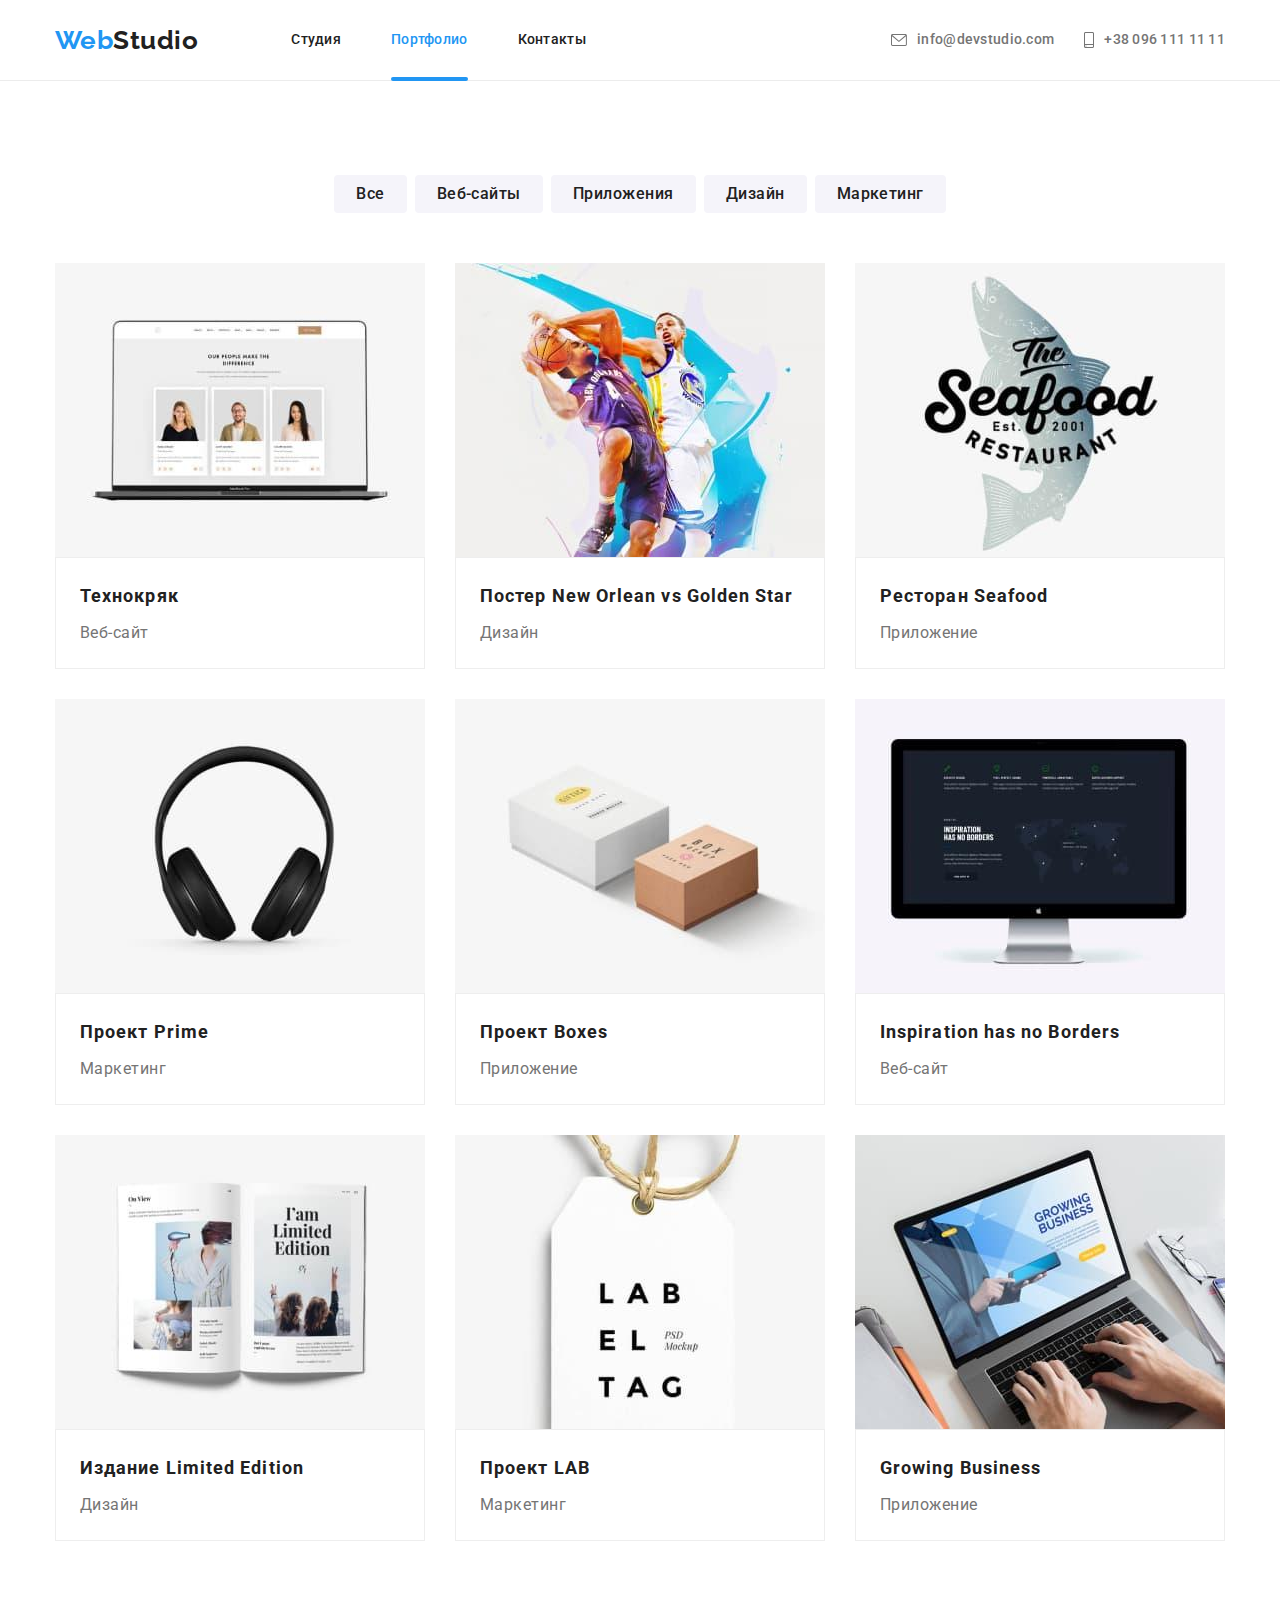
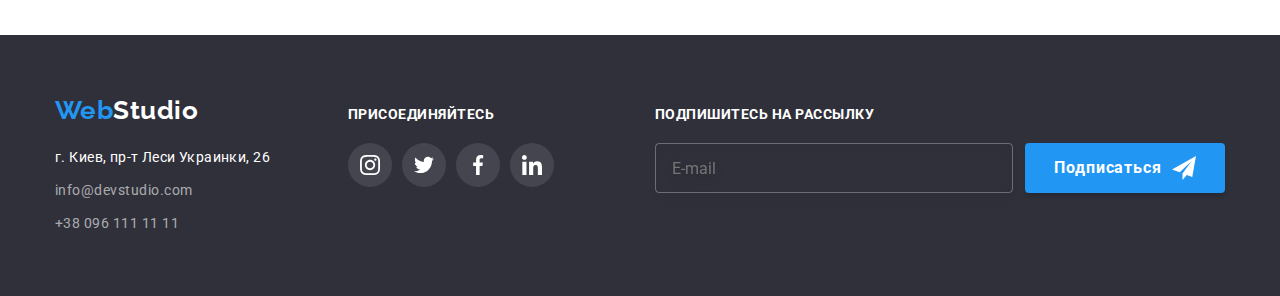
==== portfolio.html @ e9130f50 "added files from 7hw" ====
<!DOCTYPE html>
<html lang="ru">
  <head>
    <meta charset="UTF-8" />
    <meta http-equiv="X-UA-Compatible" content="IE=edge" />
    <meta name="viewport" content="width=device-width, initial-scale=1.0" />
    <title>Document</title>
    <!-- modern-normalize -->
    <link
      rel="stylesheet"
      href="https://cdnjs.cloudflare.com/ajax/libs/modern-normalize/1.1.0/modern-normalize.min.css"
    />
    <!--Подключение шрифтов-->
    <link rel="preconnect" href="https://fonts.googleapis.com" />
    <link rel="preconnect" href="https://fonts.gstatic.com" crossorigin />
    <link
      href="https://fonts.googleapis.com/css2?family=Raleway:wght@700&family=Roboto:wght@400;500;700;900&display=swap"
      rel="stylesheet"
    />
    <!--Подключение стилей-->
    <link rel="stylesheet" href="./css/main.min.css" />
  </head>
  <body>
    <!-- Шапка сайта -->
    <header class="header">
      <div class="container header-container">
        <!-- Навигация -->
        <nav class="nav">
          <a class="header__logo logo" href="index.html">
            <span class="logo-web">Web</span>Studio</a
          >
          <ul class="nav__list list">
            <li class="nav__item">
              <a class="nav__link" href="index.html">Студия</a>
            </li>
            <li class="nav__item">
              <a class="nav__link current" href="./portfolio.html">Портфолио</a>
            </li>
            <li class="nav__item">
              <a class="nav__link" href="">Контакты</a>
            </li>
          </ul>
        </nav>
        <!-- Контакты -->
        <ul class="contact__list list">
          <li class="contact__item contact-item">
            <a class="contact__link link" href="mailto:info@devstudio.com">
              <svg class="contact__icon envelope">
                <use
                  href="./images/sprite-icons.svg#icon-envelope"
                  width="16"
                  height="12"
                ></use>
              </svg>
              info@devstudio.com
            </a>
          </li>
          <li class="contact__item contact-item">
            <a class="contact__link link" href="tel:+380961111111">
              <svg class="contact__icon smartphone">
                <use
                  href="./images/sprite-icons.svg#icon-smartphone"
                  width="10"
                  height="16"
                ></use>
              </svg>
              +38 096 111 11 11</a
            >
          </li>
        </ul>
      </div>
    </header>
    <main class="main">
      <section class="section-portfolio portfolio">
        <div class="container">
          <h1 class="visually-hidden">Портфолио</h1>
          <!--Фильтр работ-->
          <ul class="portfolio__filter filter list">
            <li class="filter__item">
              <button class="filter__button" type="button">Все</button>
            </li>
            <li class="filter__item">
              <button class="filter__button" type="button">Веб-сайты</button>
            </li>
            <li class="filter__item">
              <button class="filter__button" type="button">Приложения</button>
            </li>
            <li class="filter__item">
              <button class="filter__button" type="button">Дизайн</button>
            </li>
            <li class="filter__item">
              <button class="filter__button" type="button">Маркетинг</button>
            </li>
          </ul>

          <!--Примеры работ-->
          <h2 class="visually-hidden">Примеры работ</h2>
          <ul class="portfolio__list list">
            <li class="portfolio__item">
              <a href="" class="portfolio__link">
                <div class="portfolio__box">
                  <img
                    class="portfolio__img"
                    src="./images/Projects/website-technokryak.jpg"
                    alt="Пример веб-сайта"
                    width="370"
                    height="294"
                  />
                  <p class="portfolio__desc">
                    Технокряк это современная площадка распространения
                    коронавируса. Компании используют эту платформу для
                    цифрового шпионажа и атак на защищённые сервера конкурентов.
                  </p>
                </div>
                <div class="portfolio__card">
                  <h3 class="portfolio__name">Технокряк</h3>
                  <p class="portfolio__text">Веб-сайт</p>
                </div>
              </a>
            </li>
            <li class="portfolio__item">
              <a href="" class="portfolio__link">
                <div class="portfolio__box">
                  <img
                    class="portfolio__img"
                    src="./images/Projects/design-poster.jpg"
                    alt="Постер с баскетболистами"
                    width="370"
                    height="294"
                  />
                  <p class="portfolio__desc">
                    Lorem ipsum dolor sit, amet consectetur adipisicing elit.
                    Voluptatem labore assumenda dolores quidem rerum ut quas
                    omnis. Fugit, magni. Provident!
                  </p>
                </div>
                <div class="portfolio__card">
                  <h3 class="portfolio__name">
                    Постер <span lang="en">New Orlean vs Golden Star</span>
                  </h3>
                  <p class="portfolio__text">Дизайн</p>
                </div>
              </a>
            </li>
            <li class="portfolio__item">
              <a href="" class="portfolio__link">
                <div class="portfolio__box">
                  <img
                    class="portfolio__img"
                    src="./images/Projects/app-restaurant-seafood.jpg"
                    alt="Логотип ресторана морепродуктов"
                    width="370"
                    height="294"
                  />
                  <p class="portfolio__desc">
                    Lorem ipsum dolor sit, amet consectetur adipisicing elit.
                    Voluptatem labore assumenda dolores quidem rerum ut quas
                    omnis. Fugit, magni. Provident!
                  </p>
                </div>
                <div class="portfolio__card">
                  <h3 class="portfolio__name">
                    Ресторан <span lang="en">Seafood</span>
                  </h3>
                  <p class="portfolio__text">Приложение</p>
                </div>
              </a>
            </li>
            <li class="portfolio__item">
              <a href="" class="portfolio__link">
                <div class="portfolio__box">
                  <img
                    class="portfolio__img"
                    src="./images/Projects/marketing-project-prime.jpg"
                    alt="Наушники"
                    width="370"
                    height="294"
                  />
                  <p class="portfolio__desc">
                    Lorem ipsum dolor sit, amet consectetur adipisicing elit.
                    Voluptatem labore assumenda dolores quidem rerum ut quas
                    omnis. Fugit, magni. Provident!
                  </p>
                </div>
                <div class="portfolio__card">
                  <h3 class="portfolio__name">
                    Проект <span lang="en">Prime</span>
                  </h3>
                  <p class="portfolio__text">Маркетинг</p>
                </div>
              </a>
            </li>
            <li class="portfolio__item">
              <a href="" class="portfolio__link">
                <div class="portfolio__box">
                  <img
                    class="portfolio__img"
                    src="./images/Projects/app-project-boxes.jpg"
                    alt="Различные коробки"
                    width="370"
                    height="294"
                  />
                  <p class="portfolio__desc">
                    Lorem ipsum dolor sit, amet consectetur adipisicing elit.
                    Voluptatem labore assumenda dolores quidem rerum ut quas
                    omnis. Fugit, magni. Provident!
                  </p>
                </div>
                <div class="portfolio__card">
                  <h3 class="portfolio__name">
                    Проект <span lang="en">Boxes</span>
                  </h3>
                  <p class="portfolio__text">Приложение</p>
                </div>
              </a>
            </li>
            <li class="portfolio__item">
              <a href="" class="portfolio__link">
                <div class="portfolio__box">
                  <img
                    class="portfolio__img"
                    src="./images/Projects/website-inspiration.jpg"
                    alt="Монитор"
                    width="370"
                    height="294"
                  />
                  <p class="portfolio__desc">
                    Lorem ipsum dolor sit, amet consectetur adipisicing elit.
                    Voluptatem labore assumenda dolores quidem rerum ut quas
                    omnis. Fugit, magni. Provident!
                  </p>
                </div>
                <div class="portfolio__card">
                  <h3 class="portfolio__name" lang="en">
                    Inspiration has no Borders
                  </h3>
                  <p class="portfolio__text">Веб-сайт</p>
                </div>
              </a>
            </li>
            <li class="portfolio__item">
              <a href="" class="portfolio__link">
                <div class="portfolio__box">
                  <img
                    class="portfolio__img"
                    src="./images/Projects/design-edition.jpg"
                    alt="Разворот книги"
                    width="370"
                    height="294"
                  />
                  <p class="portfolio__desc">
                    Lorem ipsum dolor sit, amet consectetur adipisicing elit.
                    Voluptatem labore assumenda dolores quidem rerum ut quas
                    omnis. Fugit, magni. Provident!
                  </p>
                </div>
                <div class="portfolio__card">
                  <h3 class="portfolio__name">
                    Издание <span lang="en">Limited Edition</span>
                  </h3>
                  <p class="portfolio__text">Дизайн</p>
                </div>
              </a>
            </li>
            <li class="portfolio__item">
              <a href="" class="portfolio__link">
                <div class="portfolio__box">
                  <img
                    class="portfolio__img"
                    src="./images/Projects/marketing-project-lab.jpg"
                    alt="Ярлык с название компании"
                    width="370"
                    height="294"
                  />
                  <p class="portfolio__desc">
                    Lorem ipsum dolor sit, amet consectetur adipisicing elit.
                    Voluptatem labore assumenda dolores quidem rerum ut quas
                    omnis. Fugit, magni. Provident!
                  </p>
                </div>
                <div class="portfolio__card">
                  <h3 class="portfolio__name">
                    Проект <span lang="en">LAB</span>
                  </h3>
                  <p class="portfolio__text">Маркетинг</p>
                </div>
              </a>
            </li>
            <li class="portfolio__item">
              <a href="" class="portfolio__link">
                <div class="portfolio__box">
                  <img
                    class="portfolio__img"
                    src="./images/Projects/app-business.jpg"
                    alt="Ноутбук"
                    width="370"
                    height="294"
                  />
                  <p class="portfolio__desc">
                    Lorem ipsum dolor sit, amet consectetur adipisicing elit.
                    Voluptatem labore assumenda dolores quidem rerum ut quas
                    omnis. Fugit, magni. Provident!
                  </p>
                </div>
                <div class="portfolio__card">
                  <h3 class="portfolio__name" lang="en">Growing Business</h3>
                  <p class="portfolio__text">Приложение</p>
                </div>
              </a>
            </li>
          </ul>
        </div>
      </section>
    </main>
    <!-- Футер -->
    <footer class="footer section-footer">
      <div class="container footer-container">
        <div class="footer__contacts">
          <a class="footer__logo logo" href="/">
            <span class="logo-web">Web</span>Studio
          </a>
          <address>
            <a
              class="footer__adress"
              href="https://goo.gl/maps/LREKgnmBMirVQB2t9"
              target="_blank"
              rel="noopener noreferrer"
              >г. Киев, пр-т Леси Украинки, 26</a
            >
          </address>
          <ul class="list">
            <li>
              <a class="footer__contact" href="mailto:info@devstudio.com"
                >info@devstudio.com</a
              >
            </li>
            <li>
              <a class="footer__contact" href="tel:+380961111111"
                >+38 096 111 11 11</a
              >
            </li>
          </ul>
        </div>
        <div class="footer__invite invite">
          <b class="invite__text">присоединяйтесь</b>
          <ul class="footer-social list">
            <li class="footer-social__item">
              <a href="" class="footer-social__link" target="_blank">
                <svg class="footer-social__icon" width="20" height="20">
                  <use href="./images/sprite-icons.svg#icon-instagram"></use>
                </svg>
              </a>
            </li>
            <li class="footer-social__item">
              <a href="" class="footer-social__link" target="_blank">
                <svg class="footer-social__icon" width="20" height="20">
                  <use href="./images/sprite-icons.svg#icon-twitter"></use>
                </svg>
              </a>
            </li>
            <li class="footer-social__item">
              <a href="" class="footer-social__link" target="_blank">
                <svg class="footer-social__icon" width="20" height="20">
                  <use href="./images/sprite-icons.svg#icon-facebook"></use>
                </svg>
              </a>
            </li>
            <li class="footer-social__item">
              <a href="" class="footer-social__link" target="_blank">
                <svg class="footer-social__icon" width="20" height="20">
                  <use href="./images/sprite-icons.svg#icon-linkedin"></use>
                </svg>
              </a>
            </li>
          </ul>
        </div>
        <div class="footer__invite">
          <b class="invite__text">Подпишитесь на рассылку</b>
          <form class="form-invite">
            <input
              class="form-invite__input"
              type="email"
              name="mail"
              placeholder="E-mail"
              autocomplete="on"
            />
            <button class="button form-invite__button" type="submit">
              Подписаться
            </button>
          </form>
        </div>
      </div>
    </footer>
  </body>
</html>
---- css/main.min.css ----
.visually-hidden{position:absolute;white-space:nowrap;width:1px;height:1px;overflow:hidden;border:0;padding:0;clip:rect(0 0 0 0);-webkit-clip-path:inset(50%);clip-path:inset(50%);margin:-1px}body{font-family:"Roboto",sans-serif;letter-spacing:.03em;color:#757575;background-color:#fff}body,h1,h2,h3,h4,p,ul,li{margin:0}ul{padding:0}button{cursor:pointer}img{display:block;max-width:100%}.list{list-style-type:none}.link{text-decoration:none}.link{text-decoration:none;font-weight:500;font-size:14px;line-height:1.14;letter-spacing:.02em;color:#212121;-webkit-transition-property:color;transition-property:color;-webkit-transition-duration:250ms;transition-duration:250ms;-webkit-transition-timing-function:cubic-bezier(0.4, 0, 0.2, 1);transition-timing-function:cubic-bezier(0.4, 0, 0.2, 1)}.link:hover,.link:focus{color:#2196f3}.container{width:1200px;margin:0 auto;padding-left:15px;padding-right:15px}.section__title{font-weight:700;font-size:36px;line-height:1.16;text-align:center;color:#212121}.button{display:block;min-width:200px;height:50px;background-color:#2196f3;-webkit-box-shadow:0px 4px 4px rgba(0,0,0,.15);box-shadow:0px 4px 4px rgba(0,0,0,.15);border-radius:4px;border-style:none;font-weight:700;font-size:16px;line-height:1.88;text-align:center;letter-spacing:.06em;color:#fff;-webkit-transition:background-color 250ms cubic-bezier(0.4, 0, 0.2, 1);transition:background-color 250ms cubic-bezier(0.4, 0, 0.2, 1)}.button:hover,.button:focus{background-color:#188ce8}.logo{font-family:Raleway,sans-serif;font-weight:700;font-size:26px;line-height:1.19;text-decoration:none}.logo-web{color:#2196f3}.header__logo{color:#212121;margin-right:93px;padding-top:24px;padding-bottom:24px}.social-list{display:-webkit-box;display:-ms-flexbox;display:flex;-webkit-box-pack:center;-ms-flex-pack:center;justify-content:center;-webkit-box-align:center;-ms-flex-align:center;align-items:center}.social-list__item{width:44px;height:44px;margin-right:10px}.social-list__item:last-child{margin-right:0}.social-list__link{width:100%;height:100%;display:-webkit-box;display:-ms-flexbox;display:flex;-webkit-box-pack:center;-ms-flex-pack:center;justify-content:center;-webkit-box-align:center;-ms-flex-align:center;align-items:center;border-radius:50%;background-color:#fff;-webkit-transition:background-color 250ms cubic-bezier(0.4, 0, 0.2, 1);transition:background-color 250ms cubic-bezier(0.4, 0, 0.2, 1)}.social-list__link:hover,.social-list__link:focus{background-color:#2196f3}.social-list__icon{width:20px;height:20px;fill:#afb1b8;-webkit-transition:fill 250ms cubic-bezier(0.4, 0, 0.2, 1);transition:fill 250ms cubic-bezier(0.4, 0, 0.2, 1)}.social-list__link:hover .social-list__icon,.social-list__link:focus .social-list__icon{fill:#fff}.footer__logo{display:block;margin-bottom:20px;text-decoration:none;color:#fff}.footer__contacts{margin-right:70px}.footer__adress{text-decoration:none;font-style:normal;font-size:14px;line-height:1.71;letter-spacing:.03em;color:#fff}.footer__contact{display:block;margin-top:9px;text-decoration:none;font-size:14px;line-height:1.71;color:rgba(255,255,255,.6)}.footer__invite:nth-child(2){margin-right:93px}.invite__text{display:block;margin-bottom:20px;font-weight:700;font-size:14px;line-height:1.14;text-transform:uppercase;color:#fff}.footer-social{display:-webkit-box;display:-ms-flexbox;display:flex;-webkit-box-pack:center;-ms-flex-pack:center;justify-content:center;-webkit-box-align:center;-ms-flex-align:center;align-items:center}.footer-social__item{width:44px;height:44px;margin-right:10px}.footer-social__item:last-child{margin-right:0}.footer-social__link{width:100%;height:100%;display:-webkit-box;display:-ms-flexbox;display:flex;-webkit-box-pack:center;-ms-flex-pack:center;justify-content:center;-webkit-box-align:center;-ms-flex-align:center;align-items:center;border-radius:50%;background:rgba(255,255,255,.1);-webkit-transition:background-color 250ms cubic-bezier(0.4, 0, 0.2, 1);transition:background-color 250ms cubic-bezier(0.4, 0, 0.2, 1)}.footer-social__link:hover,.footer-social__link:focus{background-color:#2196f3}.footer-social__icon{width:20px;height:20px;fill:#fff}.form-invite{display:-webkit-box;display:-ms-flexbox;display:flex}.form-invite__button{display:-webkit-inline-box;display:-ms-inline-flexbox;display:inline-flex;-webkit-box-pack:center;-ms-flex-pack:center;justify-content:center;-webkit-box-align:center;-ms-flex-align:center;align-items:center}.form-invite__button::after{content:"";margin-left:10px;width:24px;height:24px;background-image:url(../images/icon-send.svg)}.form-invite__input{width:358px;height:50px;padding:15px 16px;margin-right:12px;font-size:16px;line-height:1.25;color:rgba(255,255,255,.6);background-color:inherit;border:1px solid rgba(255,255,255,.3);-webkit-filter:drop-shadow(0px 4px 4px rgba(0, 0, 0, 0.15));filter:drop-shadow(0px 4px 4px rgba(0, 0, 0, 0.15));border-radius:4px}.backdrop{position:fixed;top:0;left:0;width:100vw;height:100vh;background-color:rgba(0,0,0,.2);visibility:visible;opacity:1;-webkit-transition:opacity 250ms cubic-bezier(0.4, 0, 0.2, 1),visibility 250ms cubic-bezier(0.4, 0, 0.2, 1);transition:opacity 250ms cubic-bezier(0.4, 0, 0.2, 1),visibility 250ms cubic-bezier(0.4, 0, 0.2, 1)}.backdrop.is-hidden{visibility:hidden;opacity:0;pointer-events:none}.modal{position:absolute;top:50%;left:50%;min-width:528px;min-height:581px;padding:40px;background-color:#fff;-webkit-box-shadow:0px 1px 3px rgba(0,0,0,.12),0px 1px 1px rgba(0,0,0,.14),0px 2px 1px rgba(0,0,0,.2);box-shadow:0px 1px 3px rgba(0,0,0,.12),0px 1px 1px rgba(0,0,0,.14),0px 2px 1px rgba(0,0,0,.2);border-radius:4px;-webkit-transform:translate(-50%, -50%) scale(1);transform:translate(-50%, -50%) scale(1);-webkit-transition:-webkit-transform 250ms cubic-bezier(0.4, 0, 0.2, 1);transition:-webkit-transform 250ms cubic-bezier(0.4, 0, 0.2, 1);transition:transform 250ms cubic-bezier(0.4, 0, 0.2, 1);transition:transform 250ms cubic-bezier(0.4, 0, 0.2, 1), -webkit-transform 250ms cubic-bezier(0.4, 0, 0.2, 1)}.btn-close{position:absolute;top:8px;right:8px;display:-webkit-box;display:-ms-flexbox;display:flex;-webkit-box-pack:center;-ms-flex-pack:center;justify-content:center;-webkit-box-align:center;-ms-flex-align:center;align-items:center;width:30px;height:30px;background-color:#fff;border:1px solid rgba(0,0,0,.1);border-radius:50%;-webkit-transition:fill 250ms cubic-bezier(0.4, 0, 0.2, 1);transition:fill 250ms cubic-bezier(0.4, 0, 0.2, 1)}.btn-close:hover .btn-close__icon,.btn-close:focus .btn-close__icon{fill:#2196f3}.btn-close__icon{fill:#000;width:18px;height:18px}.form__title{display:block;margin-bottom:12px;font-weight:700;font-size:20px;line-height:1.15;text-align:center;color:#212121}.form__field{display:-webkit-box;display:-ms-flexbox;display:flex;-webkit-box-orient:vertical;-webkit-box-direction:normal;-ms-flex-direction:column;flex-direction:column;margin-bottom:10px}.form__field:nth-child(5){margin-bottom:20px}.form__label{margin-bottom:4px;font-size:12px;line-height:1.17;letter-spacing:.01em}.form__box{position:relative}.form__input{width:100%;padding:11px 42px;border:1px solid rgba(33,33,33,.2);border-radius:4px;-webkit-transition:border-color 250ms cubic-bezier(0.4, 0, 0.2, 1);transition:border-color 250ms cubic-bezier(0.4, 0, 0.2, 1)}.form__input:focus,.form__input:hover{outline:none;border-color:#2196f3}.form__icon{position:absolute;width:18px;height:18px;left:12px;top:50%;-webkit-transform:translateY(-50%);transform:translateY(-50%);-webkit-transition:fill 250ms cubic-bezier(0.4, 0, 0.2, 1);transition:fill 250ms cubic-bezier(0.4, 0, 0.2, 1)}.form__input:hover+.form__icon,.form__input:focus+.form__icon{fill:#2196f3}.form__message{width:100%;height:120px;padding:12px 16px;border:1px solid rgba(33,33,33,.2);border-radius:4px;resize:none;-webkit-transition:border-color 250ms cubic-bezier(0.4, 0, 0.2, 1);transition:border-color 250ms cubic-bezier(0.4, 0, 0.2, 1)}.form__message:hover,.form__message:focus{outline:none;border-color:#2196f3}.form__message::-webkit-input-placeholder{font-size:12px;line-height:1.17;letter-spacing:.01em;color:rgba(117,117,117,.5)}.form__message::-moz-placeholder{font-size:12px;line-height:1.17;letter-spacing:.01em;color:rgba(117,117,117,.5)}.form__message:-ms-input-placeholder{font-size:12px;line-height:1.17;letter-spacing:.01em;color:rgba(117,117,117,.5)}.form__message::-ms-input-placeholder{font-size:12px;line-height:1.17;letter-spacing:.01em;color:rgba(117,117,117,.5)}.form__message::placeholder{font-size:12px;line-height:1.17;letter-spacing:.01em;color:rgba(117,117,117,.5)}.checkbox__label{display:-webkit-box;display:-ms-flexbox;display:flex;-webkit-box-pack:center;-ms-flex-pack:center;justify-content:center;-webkit-box-align:center;-ms-flex-align:center;align-items:center;margin-bottom:30px;font-size:14px;line-height:1.71px}.checkbox__label::before{content:"";display:block;width:16px;height:15px;margin-right:8px;background-image:url(../images/checkbox-off.svg);cursor:pointer}.checkbox__input:checked+.checkbox__label::before{background-image:url(../images/icon-check.svg)}.form__policy{position:relative;font-size:14px;line-height:1.71;text-decoration:none;color:#2196f3}.form__policy::after{content:"";position:absolute;left:0;bottom:3px;width:100%;height:1px;background-color:#2196f3}.form-button{margin:0 auto}.header{border-bottom:1px solid #ececec}.header-container{display:-webkit-box;display:-ms-flexbox;display:flex}.nav{display:-webkit-box;display:-ms-flexbox;display:flex;-webkit-box-pack:center;-ms-flex-pack:center;justify-content:center;-webkit-box-align:center;-ms-flex-align:center;align-items:center}.nav__list{display:-webkit-box;display:-ms-flexbox;display:flex}.nav__item:not(:last-child){margin-right:50px}.nav__link{display:block;padding-top:32px;padding-bottom:32px;text-decoration:none;font-weight:500;font-size:14px;line-height:1.14;letter-spacing:.02em;color:#212121;-webkit-transition:color 250ms cubic-bezier(0.4, 0, 0.2, 1);transition:color 250ms cubic-bezier(0.4, 0, 0.2, 1)}.nav__link:hover,.nav__link:focus{color:#2196f3}.current{position:relative;color:#2196f3}.current::after{content:"";position:absolute;left:0;bottom:-1px;display:block;width:100%;height:4px;background-color:#2196f3;border-radius:2px}.contact__list{display:-webkit-box;display:-ms-flexbox;display:flex;margin-left:auto}.contact__item:not(:last-child){margin-right:30px}.contact__link{display:-webkit-box;display:-ms-flexbox;display:flex;-webkit-box-pack:center;-ms-flex-pack:center;justify-content:center;-webkit-box-align:center;-ms-flex-align:center;align-items:center;color:#757575;padding-top:32px;padding-bottom:32px}.contact__icon.envelope{width:16px;height:12px;margin-right:10px;fill:currentColor}.contact__icon.smartphone{width:10px;height:16px;margin-right:10px;fill:currentColor}.contact__icon{-webkit-transition:fill 250ms cubic-bezier(0.4, 0, 0.2, 1);transition:fill 250ms cubic-bezier(0.4, 0, 0.2, 1)}.contact__link:hover .contact__icon,.contact__link:focus .contact__icon,.contact__link:hover .contact__icon,.contact__link:focus .contact__icon{fill:#2196f3}.section-hero{max-width:1600px;margin-right:auto;margin-left:auto;padding-top:200px;padding-bottom:200px;background-color:#2f303a;background-image:-webkit-gradient(linear, left top, right top, from(rgba(47, 48, 58, 0.4)), color-stop(40%, rgba(47, 48, 58, 0.4))),url("../images/bg-Img.jpg");background-image:linear-gradient(to right, rgba(47, 48, 58, 0.4), rgba(47, 48, 58, 0.4) 40%),url("../images/bg-Img.jpg");background-repeat:no-repeat;background-position:center;background-size:cover}.hero__title{width:696px;margin-left:auto;margin-right:auto;margin-bottom:30px;text-align:center;font-weight:900;font-size:44px;line-height:1.36;letter-spacing:.06em;text-transform:uppercase;color:#fff}.hero__button{margin-left:auto;margin-right:auto}.section-features{padding-top:94px}.features__list{display:-webkit-box;display:-ms-flexbox;display:flex;-ms-flex-wrap:wrap;flex-wrap:wrap;margin-left:-30px}.features__item{-ms-flex-preferred-size:calc(100% / 4 - 30px);flex-basis:calc(100% / 4 - 30px);margin-left:30px}.features__image{width:270px;height:120px;display:-webkit-box;display:-ms-flexbox;display:flex;-webkit-box-pack:center;-ms-flex-pack:center;justify-content:center;-webkit-box-align:center;-ms-flex-align:center;align-items:center;background-color:#f5f4fa}.features__icon{width:70px;height:70px}.features__title{margin-bottom:10px;padding-top:30px;font-weight:700;font-size:14px;line-height:1.14;text-transform:uppercase;color:#212121}.features__descr{font-size:14px;line-height:1.71}.section-works{padding-top:94px;padding-bottom:94px}.works__title{margin-bottom:50px}.works__list{display:-webkit-box;display:-ms-flexbox;display:flex;-ms-flex-wrap:wrap;flex-wrap:wrap;margin-left:-30px}.works__item{position:relative;-ms-flex-preferred-size:calc(100% / 3 - 30px);flex-basis:calc(100% / 3 - 30px);margin-left:30px}.works__decs{position:absolute;width:370px;height:70px;left:0;bottom:0;display:-webkit-box;display:-ms-flexbox;display:flex;-webkit-box-pack:center;-ms-flex-pack:center;justify-content:center;-webkit-box-align:center;-ms-flex-align:center;align-items:center;background-color:rgba(47,48,58,.8);font-weight:700;font-size:14px;line-height:1.14;text-align:center;text-transform:uppercase;color:#fff}.section-teem{padding-top:94px;padding-bottom:94px;background-color:#f5f4fa}.section-teem__title{margin-bottom:50px}.team__grid{display:-webkit-box;display:-ms-flexbox;display:flex;-ms-flex-wrap:wrap;flex-wrap:wrap;margin-left:-30px}.grid__item{-ms-flex-preferred-size:calc(100% / 4 - 30px);flex-basis:calc(100% / 4 - 30px);margin-left:30px;-webkit-box-shadow:0px 1px 3px rgba(0,0,0,.12),0px 1px 1px rgba(0,0,0,.14),0px 2px 1px rgba(0,0,0,.2);box-shadow:0px 1px 3px rgba(0,0,0,.12),0px 1px 1px rgba(0,0,0,.14),0px 2px 1px rgba(0,0,0,.2);border-radius:0px 0px 4px 4px}.grid__desc{padding-top:30px;padding-bottom:30px;background-color:#fff}.team__title{margin-bottom:10px;font-weight:500;font-size:16px;line-height:1.19;text-align:center;color:#212121}.team__desc{margin-bottom:16px;font-size:16px;line-height:1.19;text-align:center;color:#757575}.section-clients{padding-top:94px;padding-bottom:94px}.section-clients__title{margin-bottom:50px}.clients__list{display:-webkit-box;display:-ms-flexbox;display:flex;margin-left:-30px}.clients__item{-ms-flex-preferred-size:calc(100% / 6 - 30px);flex-basis:calc(100% / 6 - 30px);margin-left:30px;height:92px}.clients__link{display:-webkit-box;display:-ms-flexbox;display:flex;-webkit-box-pack:center;-ms-flex-pack:center;justify-content:center;-webkit-box-align:center;-ms-flex-align:center;align-items:center;width:100%;height:100%;border:1px solid #afb1b8;border-radius:4px;-webkit-transition:border 250ms cubic-bezier(0.4, 0, 0.2, 1);transition:border 250ms cubic-bezier(0.4, 0, 0.2, 1)}.clients__link:hover,.clients__link:focus{border:1px solid #2196f3}.clients__icon{width:106px;height:60px;fill:#afb1b8;-webkit-transition:fill 250ms cubic-bezier(0.4, 0, 0.2, 1);transition:fill 250ms cubic-bezier(0.4, 0, 0.2, 1)}.clients__link:hover .clients__icon,.clients__link:focus .clients__icon{fill:#2196f3}.section-footer{padding-top:60px;padding-bottom:60px;background-color:#2f303a}.footer-container{display:-webkit-box;display:-ms-flexbox;display:flex;-webkit-box-pack:justify;-ms-flex-pack:justify;justify-content:space-between;-webkit-box-align:baseline;-ms-flex-align:baseline;align-items:baseline}.section-portfolio{padding-top:94px;padding-bottom:94px}.portfolio__filter{display:-webkit-box;display:-ms-flexbox;display:flex;-webkit-box-pack:center;-ms-flex-pack:center;justify-content:center;-webkit-box-align:center;-ms-flex-align:center;align-items:center;margin-bottom:50px}.filter__item:not(:last-child){margin-right:8px}.filter__button{padding:6px 22px;font-weight:500;font-size:16px;line-height:1.63;text-align:center;letter-spacing:.03em;border-radius:4px;border-style:none;background:#f5f4fa;color:#212121;-webkit-transition-property:background-color,color,-webkit-box-shadow;transition-property:background-color,color,-webkit-box-shadow;transition-property:background-color,box-shadow,color;transition-property:background-color,box-shadow,color,-webkit-box-shadow;-webkit-transition-duration:250ms;transition-duration:250ms;-webkit-transition-timing-function:cubic-bezier(0.4, 0, 0.2, 1);transition-timing-function:cubic-bezier(0.4, 0, 0.2, 1)}.filter__button:hover,.filter__button:focus{background-color:#2196f3;-webkit-box-shadow:0px 3px 1px rgba(0,0,0,.1),0px 1px 2px rgba(0,0,0,.08),0px 2px 2px rgba(0,0,0,.12);box-shadow:0px 3px 1px rgba(0,0,0,.1),0px 1px 2px rgba(0,0,0,.08),0px 2px 2px rgba(0,0,0,.12);color:#fff}.portfolio__list{display:-webkit-box;display:-ms-flexbox;display:flex;-ms-flex-wrap:wrap;flex-wrap:wrap;margin-left:-30px;margin-bottom:-30px}.portfolio__item{-ms-flex-preferred-size:calc(100% / 3 - 30px);flex-basis:calc(100% / 3 - 30px);margin-left:30px;margin-bottom:30px}.portfolio__link{display:block;text-decoration:none;-webkit-transition:-webkit-box-shadow 250ms cubic-bezier(0.4, 0, 0.2, 1);transition:-webkit-box-shadow 250ms cubic-bezier(0.4, 0, 0.2, 1);transition:box-shadow 250ms cubic-bezier(0.4, 0, 0.2, 1);transition:box-shadow 250ms cubic-bezier(0.4, 0, 0.2, 1), -webkit-box-shadow 250ms cubic-bezier(0.4, 0, 0.2, 1)}.portfolio__link:hover,.portfolio__link:focus{-webkit-box-shadow:0px 1px 1px rgba(0,0,0,.12),0px 4px 4px rgba(0,0,0,.06),1px 4px 6px rgba(0,0,0,.16);box-shadow:0px 1px 1px rgba(0,0,0,.12),0px 4px 4px rgba(0,0,0,.06),1px 4px 6px rgba(0,0,0,.16)}.portfolio__card{border:1px solid #eee;padding:20px 24px}.portfolio__box{position:relative}.portfolio__desc{position:absolute;width:100%;height:100%;top:50%;left:0;display:-webkit-box;display:-ms-flexbox;display:flex;-webkit-box-pack:center;-ms-flex-pack:center;justify-content:center;-webkit-box-align:center;-ms-flex-align:center;align-items:center;padding-left:24px;padding-right:24px;background-color:rgba(33,150,243,.9);font-size:18px;line-height:1.56;color:#fff;opacity:0;-webkit-transition:opacity 250ms cubic-bezier(0.4, 0, 0.2, 1),top 250ms cubic-bezier(0.4, 0, 0.2, 1);transition:opacity 250ms cubic-bezier(0.4, 0, 0.2, 1),top 250ms cubic-bezier(0.4, 0, 0.2, 1)}.portfolio__link:focus .portfolio__desc,.portfolio__link:hover .portfolio__desc{opacity:1;top:0;left:0}.portfolio__name{margin-bottom:4px;font-weight:700;font-size:18px;line-height:2;letter-spacing:.06em;color:#212121}.portfolio__text{font-size:16px;line-height:1.88;color:#757575}/*# sourceMappingURL=main.min.css.map */
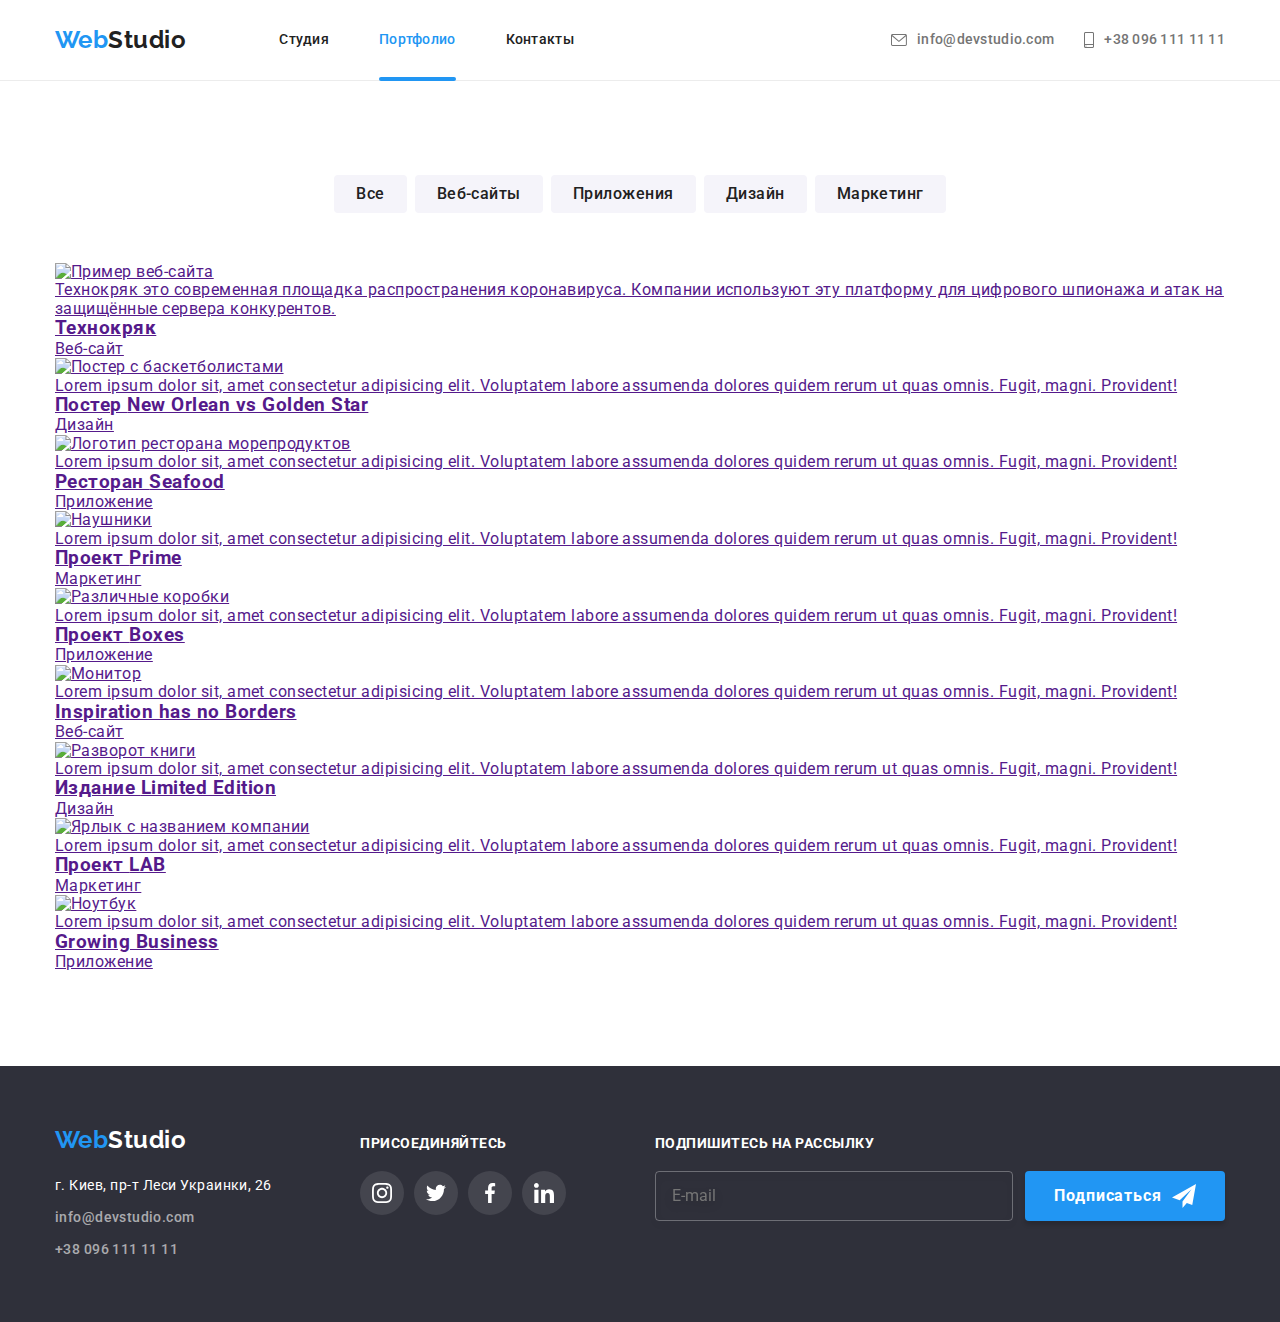
==== commit a056887d: "added pictures to portfolio markup" ====
--- a/portfolio.html
+++ b/portfolio.html
@@ -24,54 +24,116 @@
     <!-- Шапка сайта -->
     <header class="header">
       <div class="container header-container">
+        <a class="header__logo logo" href="index.html">
+          <span class="logo-web">Web</span>Studio</a
+        >
         <!-- Навигация -->
         <nav class="nav">
-          <a class="header__logo logo" href="index.html">
-            <span class="logo-web">Web</span>Studio</a
-          >
           <ul class="nav__list list">
             <li class="nav__item">
-              <a class="nav__link" href="index.html">Студия</a>
+              <a class="nav__link link" href="index.html">Студия</a>
             </li>
             <li class="nav__item">
-              <a class="nav__link current" href="./portfolio.html">Портфолио</a>
+              <a class="nav__link link current" href="./portfolio.html"
+                >Портфолио</a
+              >
             </li>
             <li class="nav__item">
-              <a class="nav__link" href="">Контакты</a>
+              <a class="nav__link link" href="">Контакты</a>
             </li>
           </ul>
         </nav>
+        <!-- Конец навигации -->
         <!-- Контакты -->
-        <ul class="contact__list list">
-          <li class="contact__item contact-item">
+        <ul class="contact list">
+          <li class="contact__item">
             <a class="contact__link link" href="mailto:info@devstudio.com">
               <svg class="contact__icon envelope">
-                <use
-                  href="./images/sprite-icons.svg#icon-envelope"
-                  width="16"
-                  height="12"
-                ></use>
+                <use href="./images/sprite-icons.svg#icon-envelope"></use>
               </svg>
               info@devstudio.com
             </a>
           </li>
-          <li class="contact__item contact-item">
+          <li class="contact__item">
             <a class="contact__link link" href="tel:+380961111111">
               <svg class="contact__icon smartphone">
-                <use
-                  href="./images/sprite-icons.svg#icon-smartphone"
-                  width="10"
-                  height="16"
-                ></use>
+                <use href="./images/sprite-icons.svg#icon-smartphone"></use>
               </svg>
               +38 096 111 11 11</a
             >
           </li>
         </ul>
+        <!-- Конец контактов -->
+        <!-- Мобильное меню -->
+        <button class="burger-menu mob-menu--open" type="button">
+          <svg class="burger-menu__icon" width="24" height="24">
+            <use href="./images/sprite-icons.svg#icon-burger-menu"></use>
+          </svg>
+        </button>
       </div>
+      <div class="mob-menu is-hidden">
+        <div class="mob-menu__container">
+          <button class="mob-menu__button--close mob-menu--close" type="button">
+            <svg class="mob-menu__icon" width="24" height="24">
+              <use href="./images/sprite-icons.svg#icon-mob-menu-close"></use>
+            </svg>
+          </button>
+          <div class="mob-menu__box">
+            <ul class="mob-menu__list list">
+              <li class="mob-menu__item">
+                <a href="index.html" class="mob-menu__link link">Студия</a>
+              </li>
+              <li class="mob-menu__item">
+                <a href="portfolio.html" class="mob-menu__link link"
+                  >Портфолио</a
+                >
+              </li>
+              <li class="mob-menu__item">
+                <a href="" class="mob-menu__link link">Контакты</a>
+              </li>
+            </ul>
+          </div>
+          <div class="mob-menu__contacts-box">
+            <ul class="mob-contacts list">
+              <li class="mob-contacts__item">
+                <a
+                  href="tel:+380961111111"
+                  class="
+                    mob-contacts__link mob-contacts__link--highlighted
+                    link
+                  "
+                  >+38 096 111 11 11</a
+                >
+              </li>
+              <li class="mob-contacts__item">
+                <a
+                  href="mailto:info@devstudio.com"
+                  class="mob-contacts__link link"
+                  >info@devstudio.com</a
+                >
+              </li>
+            </ul>
+            <ul class="mob-social list">
+              <li class="mob-social__item">
+                <a href="" class="mob-social__link link">Instagram</a>
+              </li>
+              <li class="mob-social__item">
+                <a href="" class="mob-social__link link">Twitter</a>
+              </li>
+              <li class="mob-social__item">
+                <a href="" class="mob-social__link link">Facebook</a>
+              </li>
+              <li class="mob-social__item">
+                <a href="" class="mob-social__link link">LinkedIn</a>
+              </li>
+            </ul>
+          </div>
+        </div>
+      </div>
+      <!-- Конец мобильного меню -->
     </header>
     <main class="main">
-      <section class="section-portfolio portfolio">
+      <section class="portfolio">
         <div class="container">
           <h1 class="visually-hidden">Портфолио</h1>
           <!--Фильтр работ-->
@@ -99,13 +161,66 @@
             <li class="portfolio__item">
               <a href="" class="portfolio__link">
                 <div class="portfolio__box">
-                  <img
-                    class="portfolio__img"
-                    src="./images/Projects/website-technokryak.jpg"
-                    alt="Пример веб-сайта"
-                    width="370"
-                    height="294"
-                  />
+                  <picture>
+                    <source
+                      media="(min-width: 1200px)"
+                      srcset="
+                        ./images/projects/project-1-desktop.webp    1x,
+                        ./images/projects/project-1-desktop@2x.webp 2x
+                      "
+                      type="image/webp"
+                    />
+                    <source
+                      media="(min-width: 1200px)"
+                      srcset="
+                        ./images/projects/project-1-desktop.jpg    1x,
+                        ./images/projects/project-1-desktop@2x.jpg 2x
+                      "
+                    />
+                    <source
+                      media="(min-width: 768px)"
+                      srcset="
+                        ./images/projects/project-1-tablet.webp    1x,
+                        ./images/projects/project-1-tablet@2x.webp 2x
+                      "
+                      type="image/webp"
+                    />
+                    <source
+                      media="(min-width: 768px)"
+                      srcset="
+                        ./images/projects/project-1-tablet.jpg    1x,
+                        ./images/projects/project-1-tablet@2x.jpg 2x
+                      "
+                    />
+                    <source
+                      media="(min-width: 280px)"
+                      srcset="
+                        ./images/projects/project-1.webp    1x,
+                        ./images/projects/project-1@2x.webp 2x
+                      "
+                      type="image/webp"
+                    />
+                    <source
+                      media="(min-width: 280px)"
+                      srcset="
+                        ./images/projects/project-1.jpg    1x,
+                        ./images/projects/project-1@2x.jpg 2x
+                      "
+                    />
+                    <img
+                      class="portfolio__img"
+                      src="#"
+                      alt="Пример веб-сайта"
+                      loading="lazy"
+                    />
+                  </picture>
+                  <!-- <img
+                  class="portfolio__img"
+                  src="./images/Projects/website-technokryak.jpg"
+                  alt="Пример веб-сайта"
+                  width="370"
+                  height="294"
+                /> -->
                   <p class="portfolio__desc">
                     Технокряк это современная площадка распространения
                     коронавируса. Компании используют эту платформу для
@@ -121,13 +236,66 @@
             <li class="portfolio__item">
               <a href="" class="portfolio__link">
                 <div class="portfolio__box">
-                  <img
+                  <picture>
+                    <source
+                      media="(min-width: 1200px)"
+                      srcset="
+                        ./images/projects/project-2-desktop.webp    1x,
+                        ./images/projects/project-2-desktop@2x.webp 2x
+                      "
+                      type="image/webp"
+                    />
+                    <source
+                      media="(min-width: 1200px)"
+                      srcset="
+                        ./images/projects/project-2-desktop.jpg    1x,
+                        ./images/projects/project-2-desktop@2x.jpg 2x
+                      "
+                    />
+                    <source
+                      media="(min-width: 768px)"
+                      srcset="
+                        ./images/projects/project-2-tablet.webp    1x,
+                        ./images/projects/project-2-tablet@2x.webp 2x
+                      "
+                      type="image/webp"
+                    />
+                    <source
+                      media="(min-width: 768px)"
+                      srcset="
+                        ./images/projects/project-2-tablet.jpg    1x,
+                        ./images/projects/project-2-tablet@2x.jpg 2x
+                      "
+                    />
+                    <source
+                      media="(min-width: 280px)"
+                      srcset="
+                        ./images/projects/project-2.webp    1x,
+                        ./images/projects/project-2@2x.webp 2x
+                      "
+                      type="image/webp"
+                    />
+                    <source
+                      media="(min-width: 280px)"
+                      srcset="
+                        ./images/projects/project-2.jpg    1x,
+                        ./images/projects/project-2@2x.jpg 2x
+                      "
+                    />
+                    <img
+                      class="portfolio__img"
+                      src="#"
+                      alt="Постер с баскетболистами"
+                      loading="lazy"
+                    />
+                  </picture>
+                  <!-- <img
                     class="portfolio__img"
                     src="./images/Projects/design-poster.jpg"
                     alt="Постер с баскетболистами"
                     width="370"
                     height="294"
-                  />
+                  /> -->
                   <p class="portfolio__desc">
                     Lorem ipsum dolor sit, amet consectetur adipisicing elit.
                     Voluptatem labore assumenda dolores quidem rerum ut quas
@@ -145,13 +313,66 @@
             <li class="portfolio__item">
               <a href="" class="portfolio__link">
                 <div class="portfolio__box">
-                  <img
+                  <picture>
+                    <source
+                      media="(min-width: 1200px)"
+                      srcset="
+                        ./images/projects/project-3-desktop.webp    1x,
+                        ./images/projects/project-3-desktop@2x.webp 2x
+                      "
+                      type="image/webp"
+                    />
+                    <source
+                      media="(min-width: 1200px)"
+                      srcset="
+                        ./images/projects/project-3-desktop.jpg    1x,
+                        ./images/projects/project-3-desktop@2x.jpg 2x
+                      "
+                    />
+                    <source
+                      media="(min-width: 768px)"
+                      srcset="
+                        ./images/projects/project-3-tablet.webp    1x,
+                        ./images/projects/project-3-tablet@2x.webp 2x
+                      "
+                      type="image/webp"
+                    />
+                    <source
+                      media="(min-width: 768px)"
+                      srcset="
+                        ./images/projects/project-3-tablet.jpg    1x,
+                        ./images/projects/project-3-tablet@2x.jpg 2x
+                      "
+                    />
+                    <source
+                      media="(min-width: 280px)"
+                      srcset="
+                        ./images/projects/project-3.webp    1x,
+                        ./images/projects/project-3@2x.webp 2x
+                      "
+                      type="image/webp"
+                    />
+                    <source
+                      media="(min-width: 280px)"
+                      srcset="
+                        ./images/projects/project-3.jpg    1x,
+                        ./images/projects/project-3@2x.jpg 2x
+                      "
+                    />
+                    <img
+                      class="portfolio__img"
+                      src="#"
+                      alt="Логотип ресторана морепродуктов"
+                      loading="lazy"
+                    />
+                  </picture>
+                  <!-- <img
                     class="portfolio__img"
                     src="./images/Projects/app-restaurant-seafood.jpg"
                     alt="Логотип ресторана морепродуктов"
                     width="370"
                     height="294"
-                  />
+                  /> -->
                   <p class="portfolio__desc">
                     Lorem ipsum dolor sit, amet consectetur adipisicing elit.
                     Voluptatem labore assumenda dolores quidem rerum ut quas
@@ -169,13 +390,66 @@
             <li class="portfolio__item">
               <a href="" class="portfolio__link">
                 <div class="portfolio__box">
-                  <img
+                  <picture>
+                    <source
+                      media="(min-width: 1200px)"
+                      srcset="
+                        ./images/projects/project-4-desktop.webp    1x,
+                        ./images/projects/project-4-desktop@2x.webp 2x
+                      "
+                      type="image/webp"
+                    />
+                    <source
+                      media="(min-width: 1200px)"
+                      srcset="
+                        ./images/projects/project-4-desktop.jpg    1x,
+                        ./images/projects/project-4-desktop@2x.jpg 2x
+                      "
+                    />
+                    <source
+                      media="(min-width: 768px)"
+                      srcset="
+                        ./images/projects/project-4-tablet.webp    1x,
+                        ./images/projects/project-4-tablet@2x.webp 2x
+                      "
+                      type="image/webp"
+                    />
+                    <source
+                      media="(min-width: 768px)"
+                      srcset="
+                        ./images/projects/project-4-tablet.jpg    1x,
+                        ./images/projects/project-4-tablet@2x.jpg 2x
+                      "
+                    />
+                    <source
+                      media="(min-width: 280px)"
+                      srcset="
+                        ./images/projects/project-4.webp    1x,
+                        ./images/projects/project-4@2x.webp 2x
+                      "
+                      type="image/webp"
+                    />
+                    <source
+                      media="(min-width: 280px)"
+                      srcset="
+                        ./images/projects/project-4.jpg    1x,
+                        ./images/projects/project-4@2x.jpg 2x
+                      "
+                    />
+                    <img
+                      class="portfolio__img"
+                      src="#"
+                      alt="Наушники"
+                      loading="lazy"
+                    />
+                  </picture>
+                  <!-- <img
                     class="portfolio__img"
                     src="./images/Projects/marketing-project-prime.jpg"
                     alt="Наушники"
                     width="370"
                     height="294"
-                  />
+                  /> -->
                   <p class="portfolio__desc">
                     Lorem ipsum dolor sit, amet consectetur adipisicing elit.
                     Voluptatem labore assumenda dolores quidem rerum ut quas
@@ -193,13 +467,66 @@
             <li class="portfolio__item">
               <a href="" class="portfolio__link">
                 <div class="portfolio__box">
-                  <img
+                  <picture>
+                    <source
+                      media="(min-width: 1200px)"
+                      srcset="
+                        ./images/projects/project-5-desktop.webp    1x,
+                        ./images/projects/project-5-desktop@2x.webp 2x
+                      "
+                      type="image/webp"
+                    />
+                    <source
+                      media="(min-width: 1200px)"
+                      srcset="
+                        ./images/projects/project-5-desktop.jpg    1x,
+                        ./images/projects/project-5-desktop@2x.jpg 2x
+                      "
+                    />
+                    <source
+                      media="(min-width: 768px)"
+                      srcset="
+                        ./images/projects/project-5-tablet.webp    1x,
+                        ./images/projects/project-5-tablet@2x.webp 2x
+                      "
+                      type="image/webp"
+                    />
+                    <source
+                      media="(min-width: 768px)"
+                      srcset="
+                        ./images/projects/project-5-tablet.jpg    1x,
+                        ./images/projects/project-5-tablet@2x.jpg 2x
+                      "
+                    />
+                    <source
+                      media="(min-width: 280px)"
+                      srcset="
+                        ./images/projects/project-5.webp    1x,
+                        ./images/projects/project-5@2x.webp 2x
+                      "
+                      type="image/webp"
+                    />
+                    <source
+                      media="(min-width: 280px)"
+                      srcset="
+                        ./images/projects/project-5.jpg    1x,
+                        ./images/projects/project-5@2x.jpg 2x
+                      "
+                    />
+                    <img
+                      class="portfolio__img"
+                      src="#"
+                      alt="Различные коробки"
+                      loading="lazy"
+                    />
+                  </picture>
+                  <!-- <img
                     class="portfolio__img"
                     src="./images/Projects/app-project-boxes.jpg"
                     alt="Различные коробки"
                     width="370"
                     height="294"
-                  />
+                  /> -->
                   <p class="portfolio__desc">
                     Lorem ipsum dolor sit, amet consectetur adipisicing elit.
                     Voluptatem labore assumenda dolores quidem rerum ut quas
@@ -217,13 +544,66 @@
             <li class="portfolio__item">
               <a href="" class="portfolio__link">
                 <div class="portfolio__box">
-                  <img
+                  <picture>
+                    <source
+                      media="(min-width: 1200px)"
+                      srcset="
+                        ./images/projects/project-6-desktop.webp    1x,
+                        ./images/projects/project-6-desktop@2x.webp 2x
+                      "
+                      type="image/webp"
+                    />
+                    <source
+                      media="(min-width: 1200px)"
+                      srcset="
+                        ./images/projects/project-6-desktop.jpg    1x,
+                        ./images/projects/project-6-desktop@2x.jpg 2x
+                      "
+                    />
+                    <source
+                      media="(min-width: 768px)"
+                      srcset="
+                        ./images/projects/project-6-tablet.webp    1x,
+                        ./images/projects/project-6-tablet@2x.webp 2x
+                      "
+                      type="image/webp"
+                    />
+                    <source
+                      media="(min-width: 768px)"
+                      srcset="
+                        ./images/projects/project-6-tablet.jpg    1x,
+                        ./images/projects/project-6-tablet@2x.jpg 2x
+                      "
+                    />
+                    <source
+                      media="(min-width: 280px)"
+                      srcset="
+                        ./images/projects/project-6.webp    1x,
+                        ./images/projects/project-6@2x.webp 2x
+                      "
+                      type="image/webp"
+                    />
+                    <source
+                      media="(min-width: 280px)"
+                      srcset="
+                        ./images/projects/project-6.jpg    1x,
+                        ./images/projects/project-6@2x.jpg 2x
+                      "
+                    />
+                    <img
+                      class="portfolio__img"
+                      src="#"
+                      alt="Монитор"
+                      loading="lazy"
+                    />
+                  </picture>
+                  <!-- <img
                     class="portfolio__img"
                     src="./images/Projects/website-inspiration.jpg"
                     alt="Монитор"
                     width="370"
                     height="294"
-                  />
+                  /> -->
                   <p class="portfolio__desc">
                     Lorem ipsum dolor sit, amet consectetur adipisicing elit.
                     Voluptatem labore assumenda dolores quidem rerum ut quas
@@ -241,13 +621,66 @@
             <li class="portfolio__item">
               <a href="" class="portfolio__link">
                 <div class="portfolio__box">
-                  <img
+                  <picture>
+                    <source
+                      media="(min-width: 1200px)"
+                      srcset="
+                        ./images/projects/project-7-desktop.webp    1x,
+                        ./images/projects/project-7-desktop@2x.webp 2x
+                      "
+                      type="image/webp"
+                    />
+                    <source
+                      media="(min-width: 1200px)"
+                      srcset="
+                        ./images/projects/project-7-desktop.jpg    1x,
+                        ./images/projects/project-7-desktop@2x.jpg 2x
+                      "
+                    />
+                    <source
+                      media="(min-width: 768px)"
+                      srcset="
+                        ./images/projects/project-7-tablet.webp    1x,
+                        ./images/projects/project-7-tablet@2x.webp 2x
+                      "
+                      type="image/webp"
+                    />
+                    <source
+                      media="(min-width: 768px)"
+                      srcset="
+                        ./images/projects/project-7-tablet.jpg    1x,
+                        ./images/projects/project-7-tablet@2x.jpg 2x
+                      "
+                    />
+                    <source
+                      media="(min-width: 280px)"
+                      srcset="
+                        ./images/projects/project-7.webp    1x,
+                        ./images/projects/project-7@2x.webp 2x
+                      "
+                      type="image/webp"
+                    />
+                    <source
+                      media="(min-width: 280px)"
+                      srcset="
+                        ./images/projects/project-7.jpg    1x,
+                        ./images/projects/project-7@2x.jpg 2x
+                      "
+                    />
+                    <img
+                      class="portfolio__img"
+                      src="#"
+                      alt="Разворот книги"
+                      loading="lazy"
+                    />
+                  </picture>
+                  <!-- <img
                     class="portfolio__img"
                     src="./images/Projects/design-edition.jpg"
                     alt="Разворот книги"
                     width="370"
                     height="294"
-                  />
+                  /> -->
                   <p class="portfolio__desc">
                     Lorem ipsum dolor sit, amet consectetur adipisicing elit.
                     Voluptatem labore assumenda dolores quidem rerum ut quas
@@ -265,13 +698,66 @@
             <li class="portfolio__item">
               <a href="" class="portfolio__link">
                 <div class="portfolio__box">
-                  <img
+                  <picture>
+                    <source
+                      media="(min-width: 1200px)"
+                      srcset="
+                        ./images/projects/project-8-desktop.webp    1x,
+                        ./images/projects/project-8-desktop@2x.webp 2x
+                      "
+                      type="image/webp"
+                    />
+                    <source
+                      media="(min-width: 1200px)"
+                      srcset="
+                        ./images/projects/project-8-desktop.jpg    1x,
+                        ./images/projects/project-8-desktop@2x.jpg 2x
+                      "
+                    />
+                    <source
+                      media="(min-width: 768px)"
+                      srcset="
+                        ./images/projects/project-8-tablet.webp    1x,
+                        ./images/projects/project-8-tablet@2x.webp 2x
+                      "
+                      type="image/webp"
+                    />
+                    <source
+                      media="(min-width: 768px)"
+                      srcset="
+                        ./images/projects/project-8-tablet.jpg    1x,
+                        ./images/projects/project-8-tablet@2x.jpg 2x
+                      "
+                    />
+                    <source
+                      media="(min-width: 280px)"
+                      srcset="
+                        ./images/projects/project-8.webp    1x,
+                        ./images/projects/project-8@2x.webp 2x
+                      "
+                      type="image/webp"
+                    />
+                    <source
+                      media="(min-width: 280px)"
+                      srcset="
+                        ./images/projects/project-8.jpg    1x,
+                        ./images/projects/project-8@2x.jpg 2x
+                      "
+                    />
+                    <img
+                      class="portfolio__img"
+                      src="#"
+                      alt="Ярлык с названием компании"
+                      loading="lazy"
+                    />
+                  </picture>
+                  <!-- <img
                     class="portfolio__img"
                     src="./images/Projects/marketing-project-lab.jpg"
-                    alt="Ярлык с название компании"
+                    alt="Ярлык с названием компании"
                     width="370"
                     height="294"
-                  />
+                  /> -->
                   <p class="portfolio__desc">
                     Lorem ipsum dolor sit, amet consectetur adipisicing elit.
                     Voluptatem labore assumenda dolores quidem rerum ut quas
@@ -289,13 +775,66 @@
             <li class="portfolio__item">
               <a href="" class="portfolio__link">
                 <div class="portfolio__box">
-                  <img
+                  <picture>
+                    <source
+                      media="(min-width: 1200px)"
+                      srcset="
+                        ./images/projects/project-9-desktop.webp    1x,
+                        ./images/projects/project-9-desktop@2x.webp 2x
+                      "
+                      type="image/webp"
+                    />
+                    <source
+                      media="(min-width: 1200px)"
+                      srcset="
+                        ./images/projects/project-9-desktop.jpg    1x,
+                        ./images/projects/project-9-desktop@2x.jpg 2x
+                      "
+                    />
+                    <source
+                      media="(min-width: 768px)"
+                      srcset="
+                        ./images/projects/project-9-tablet.webp    1x,
+                        ./images/projects/project-9-tablet@2x.webp 2x
+                      "
+                      type="image/webp"
+                    />
+                    <source
+                      media="(min-width: 768px)"
+                      srcset="
+                        ./images/projects/project-9-tablet.jpg    1x,
+                        ./images/projects/project-9-tablet@2x.jpg 2x
+                      "
+                    />
+                    <source
+                      media="(min-width: 280px)"
+                      srcset="
+                        ./images/projects/project-9.webp    1x,
+                        ./images/projects/project-9@2x.webp 2x
+                      "
+                      type="image/webp"
+                    />
+                    <source
+                      media="(min-width: 280px)"
+                      srcset="
+                        ./images/projects/project-9.jpg    1x,
+                        ./images/projects/project-9@2x.jpg 2x
+                      "
+                    />
+                    <img
+                      class="portfolio__img"
+                      src="#"
+                      alt="Ноутбук"
+                      loading="lazy"
+                    />
+                  </picture>
+                  <!-- <img
                     class="portfolio__img"
                     src="./images/Projects/app-business.jpg"
                     alt="Ноутбук"
                     width="370"
                     height="294"
-                  />
+                  /> -->
                   <p class="portfolio__desc">
                     Lorem ipsum dolor sit, amet consectetur adipisicing elit.
                     Voluptatem labore assumenda dolores quidem rerum ut quas
@@ -313,37 +852,39 @@
       </section>
     </main>
     <!-- Футер -->
-    <footer class="footer section-footer">
+    <footer class="footer">
       <div class="container footer-container">
-        <div class="footer__contacts">
+        <div class="footer-contacts">
           <a class="footer__logo logo" href="/">
             <span class="logo-web">Web</span>Studio
           </a>
           <address>
             <a
-              class="footer__adress"
+              class="footer-contacts__adress"
               href="https://goo.gl/maps/LREKgnmBMirVQB2t9"
               target="_blank"
               rel="noopener noreferrer"
               >г. Киев, пр-т Леси Украинки, 26</a
             >
           </address>
-          <ul class="list">
-            <li>
-              <a class="footer__contact" href="mailto:info@devstudio.com"
+          <ul class="footer-contacts__list list">
+            <li class="footer-contacts__item">
+              <a
+                class="footer-contacts__link link"
+                href="mailto:info@devstudio.com"
                 >info@devstudio.com</a
               >
             </li>
-            <li>
-              <a class="footer__contact" href="tel:+380961111111"
+            <li class="footer-contacts__item">
+              <a class="footer-contacts__link link" href="tel:+380961111111"
                 >+38 096 111 11 11</a
               >
             </li>
           </ul>
         </div>
-        <div class="footer__invite invite">
-          <b class="invite__text">присоединяйтесь</b>
-          <ul class="footer-social list">
+        <div class="footer-social">
+          <b class="footer__text--inviting">присоединяйтесь</b>
+          <ul class="footer-social__list list">
             <li class="footer-social__item">
               <a href="" class="footer-social__link" target="_blank">
                 <svg class="footer-social__icon" width="20" height="20">
@@ -374,22 +915,24 @@
             </li>
           </ul>
         </div>
-        <div class="footer__invite">
-          <b class="invite__text">Подпишитесь на рассылку</b>
-          <form class="form-invite">
+        <div class="footer-form">
+          <b class="footer__text--inviting">Подпишитесь на рассылку</b>
+          <form class="footer-form__envelop">
             <input
-              class="form-invite__input"
+              class="footer-form__input"
               type="email"
               name="mail"
               placeholder="E-mail"
               autocomplete="on"
             />
-            <button class="button form-invite__button" type="submit">
+            <button class="button footer-form__button" type="submit">
               Подписаться
             </button>
           </form>
         </div>
       </div>
     </footer>
+    <!-- Конец футера -->
+    <script src="./js/menu.js"></script>
   </body>
 </html>
--- a/css/main.min.css
+++ b/css/main.min.css
@@ -1 +1 @@
-.visually-hidden{position:absolute;white-space:nowrap;width:1px;height:1px;overflow:hidden;border:0;padding:0;clip:rect(0 0 0 0);-webkit-clip-path:inset(50%);clip-path:inset(50%);margin:-1px}body{font-family:"Roboto",sans-serif;letter-spacing:.03em;color:#757575;background-color:#fff}body,h1,h2,h3,h4,p,ul,li{margin:0}ul{padding:0}button{cursor:pointer}img{display:block;max-width:100%}.list{list-style-type:none}.link{text-decoration:none}.link{text-decoration:none;font-weight:500;font-size:14px;line-height:1.14;letter-spacing:.02em;color:#212121;-webkit-transition-property:color;transition-property:color;-webkit-transition-duration:250ms;transition-duration:250ms;-webkit-transition-timing-function:cubic-bezier(0.4, 0, 0.2, 1);transition-timing-function:cubic-bezier(0.4, 0, 0.2, 1)}.link:hover,.link:focus{color:#2196f3}.container{width:1200px;margin:0 auto;padding-left:15px;padding-right:15px}.section__title{font-weight:700;font-size:36px;line-height:1.16;text-align:center;color:#212121}.button{display:block;min-width:200px;height:50px;background-color:#2196f3;-webkit-box-shadow:0px 4px 4px rgba(0,0,0,.15);box-shadow:0px 4px 4px rgba(0,0,0,.15);border-radius:4px;border-style:none;font-weight:700;font-size:16px;line-height:1.88;text-align:center;letter-spacing:.06em;color:#fff;-webkit-transition:background-color 250ms cubic-bezier(0.4, 0, 0.2, 1);transition:background-color 250ms cubic-bezier(0.4, 0, 0.2, 1)}.button:hover,.button:focus{background-color:#188ce8}.logo{font-family:Raleway,sans-serif;font-weight:700;font-size:26px;line-height:1.19;text-decoration:none}.logo-web{color:#2196f3}.header__logo{color:#212121;margin-right:93px;padding-top:24px;padding-bottom:24px}.social-list{display:-webkit-box;display:-ms-flexbox;display:flex;-webkit-box-pack:center;-ms-flex-pack:center;justify-content:center;-webkit-box-align:center;-ms-flex-align:center;align-items:center}.social-list__item{width:44px;height:44px;margin-right:10px}.social-list__item:last-child{margin-right:0}.social-list__link{width:100%;height:100%;display:-webkit-box;display:-ms-flexbox;display:flex;-webkit-box-pack:center;-ms-flex-pack:center;justify-content:center;-webkit-box-align:center;-ms-flex-align:center;align-items:center;border-radius:50%;background-color:#fff;-webkit-transition:background-color 250ms cubic-bezier(0.4, 0, 0.2, 1);transition:background-color 250ms cubic-bezier(0.4, 0, 0.2, 1)}.social-list__link:hover,.social-list__link:focus{background-color:#2196f3}.social-list__icon{width:20px;height:20px;fill:#afb1b8;-webkit-transition:fill 250ms cubic-bezier(0.4, 0, 0.2, 1);transition:fill 250ms cubic-bezier(0.4, 0, 0.2, 1)}.social-list__link:hover .social-list__icon,.social-list__link:focus .social-list__icon{fill:#fff}.footer__logo{display:block;margin-bottom:20px;text-decoration:none;color:#fff}.footer__contacts{margin-right:70px}.footer__adress{text-decoration:none;font-style:normal;font-size:14px;line-height:1.71;letter-spacing:.03em;color:#fff}.footer__contact{display:block;margin-top:9px;text-decoration:none;font-size:14px;line-height:1.71;color:rgba(255,255,255,.6)}.footer__invite:nth-child(2){margin-right:93px}.invite__text{display:block;margin-bottom:20px;font-weight:700;font-size:14px;line-height:1.14;text-transform:uppercase;color:#fff}.footer-social{display:-webkit-box;display:-ms-flexbox;display:flex;-webkit-box-pack:center;-ms-flex-pack:center;justify-content:center;-webkit-box-align:center;-ms-flex-align:center;align-items:center}.footer-social__item{width:44px;height:44px;margin-right:10px}.footer-social__item:last-child{margin-right:0}.footer-social__link{width:100%;height:100%;display:-webkit-box;display:-ms-flexbox;display:flex;-webkit-box-pack:center;-ms-flex-pack:center;justify-content:center;-webkit-box-align:center;-ms-flex-align:center;align-items:center;border-radius:50%;background:rgba(255,255,255,.1);-webkit-transition:background-color 250ms cubic-bezier(0.4, 0, 0.2, 1);transition:background-color 250ms cubic-bezier(0.4, 0, 0.2, 1)}.footer-social__link:hover,.footer-social__link:focus{background-color:#2196f3}.footer-social__icon{width:20px;height:20px;fill:#fff}.form-invite{display:-webkit-box;display:-ms-flexbox;display:flex}.form-invite__button{display:-webkit-inline-box;display:-ms-inline-flexbox;display:inline-flex;-webkit-box-pack:center;-ms-flex-pack:center;justify-content:center;-webkit-box-align:center;-ms-flex-align:center;align-items:center}.form-invite__button::after{content:"";margin-left:10px;width:24px;height:24px;background-image:url(../images/icon-send.svg)}.form-invite__input{width:358px;height:50px;padding:15px 16px;margin-right:12px;font-size:16px;line-height:1.25;color:rgba(255,255,255,.6);background-color:inherit;border:1px solid rgba(255,255,255,.3);-webkit-filter:drop-shadow(0px 4px 4px rgba(0, 0, 0, 0.15));filter:drop-shadow(0px 4px 4px rgba(0, 0, 0, 0.15));border-radius:4px}.backdrop{position:fixed;top:0;left:0;width:100vw;height:100vh;background-color:rgba(0,0,0,.2);visibility:visible;opacity:1;-webkit-transition:opacity 250ms cubic-bezier(0.4, 0, 0.2, 1),visibility 250ms cubic-bezier(0.4, 0, 0.2, 1);transition:opacity 250ms cubic-bezier(0.4, 0, 0.2, 1),visibility 250ms cubic-bezier(0.4, 0, 0.2, 1)}.backdrop.is-hidden{visibility:hidden;opacity:0;pointer-events:none}.modal{position:absolute;top:50%;left:50%;min-width:528px;min-height:581px;padding:40px;background-color:#fff;-webkit-box-shadow:0px 1px 3px rgba(0,0,0,.12),0px 1px 1px rgba(0,0,0,.14),0px 2px 1px rgba(0,0,0,.2);box-shadow:0px 1px 3px rgba(0,0,0,.12),0px 1px 1px rgba(0,0,0,.14),0px 2px 1px rgba(0,0,0,.2);border-radius:4px;-webkit-transform:translate(-50%, -50%) scale(1);transform:translate(-50%, -50%) scale(1);-webkit-transition:-webkit-transform 250ms cubic-bezier(0.4, 0, 0.2, 1);transition:-webkit-transform 250ms cubic-bezier(0.4, 0, 0.2, 1);transition:transform 250ms cubic-bezier(0.4, 0, 0.2, 1);transition:transform 250ms cubic-bezier(0.4, 0, 0.2, 1), -webkit-transform 250ms cubic-bezier(0.4, 0, 0.2, 1)}.btn-close{position:absolute;top:8px;right:8px;display:-webkit-box;display:-ms-flexbox;display:flex;-webkit-box-pack:center;-ms-flex-pack:center;justify-content:center;-webkit-box-align:center;-ms-flex-align:center;align-items:center;width:30px;height:30px;background-color:#fff;border:1px solid rgba(0,0,0,.1);border-radius:50%;-webkit-transition:fill 250ms cubic-bezier(0.4, 0, 0.2, 1);transition:fill 250ms cubic-bezier(0.4, 0, 0.2, 1)}.btn-close:hover .btn-close__icon,.btn-close:focus .btn-close__icon{fill:#2196f3}.btn-close__icon{fill:#000;width:18px;height:18px}.form__title{display:block;margin-bottom:12px;font-weight:700;font-size:20px;line-height:1.15;text-align:center;color:#212121}.form__field{display:-webkit-box;display:-ms-flexbox;display:flex;-webkit-box-orient:vertical;-webkit-box-direction:normal;-ms-flex-direction:column;flex-direction:column;margin-bottom:10px}.form__field:nth-child(5){margin-bottom:20px}.form__label{margin-bottom:4px;font-size:12px;line-height:1.17;letter-spacing:.01em}.form__box{position:relative}.form__input{width:100%;padding:11px 42px;border:1px solid rgba(33,33,33,.2);border-radius:4px;-webkit-transition:border-color 250ms cubic-bezier(0.4, 0, 0.2, 1);transition:border-color 250ms cubic-bezier(0.4, 0, 0.2, 1)}.form__input:focus,.form__input:hover{outline:none;border-color:#2196f3}.form__icon{position:absolute;width:18px;height:18px;left:12px;top:50%;-webkit-transform:translateY(-50%);transform:translateY(-50%);-webkit-transition:fill 250ms cubic-bezier(0.4, 0, 0.2, 1);transition:fill 250ms cubic-bezier(0.4, 0, 0.2, 1)}.form__input:hover+.form__icon,.form__input:focus+.form__icon{fill:#2196f3}.form__message{width:100%;height:120px;padding:12px 16px;border:1px solid rgba(33,33,33,.2);border-radius:4px;resize:none;-webkit-transition:border-color 250ms cubic-bezier(0.4, 0, 0.2, 1);transition:border-color 250ms cubic-bezier(0.4, 0, 0.2, 1)}.form__message:hover,.form__message:focus{outline:none;border-color:#2196f3}.form__message::-webkit-input-placeholder{font-size:12px;line-height:1.17;letter-spacing:.01em;color:rgba(117,117,117,.5)}.form__message::-moz-placeholder{font-size:12px;line-height:1.17;letter-spacing:.01em;color:rgba(117,117,117,.5)}.form__message:-ms-input-placeholder{font-size:12px;line-height:1.17;letter-spacing:.01em;color:rgba(117,117,117,.5)}.form__message::-ms-input-placeholder{font-size:12px;line-height:1.17;letter-spacing:.01em;color:rgba(117,117,117,.5)}.form__message::placeholder{font-size:12px;line-height:1.17;letter-spacing:.01em;color:rgba(117,117,117,.5)}.checkbox__label{display:-webkit-box;display:-ms-flexbox;display:flex;-webkit-box-pack:center;-ms-flex-pack:center;justify-content:center;-webkit-box-align:center;-ms-flex-align:center;align-items:center;margin-bottom:30px;font-size:14px;line-height:1.71px}.checkbox__label::before{content:"";display:block;width:16px;height:15px;margin-right:8px;background-image:url(../images/checkbox-off.svg);cursor:pointer}.checkbox__input:checked+.checkbox__label::before{background-image:url(../images/icon-check.svg)}.form__policy{position:relative;font-size:14px;line-height:1.71;text-decoration:none;color:#2196f3}.form__policy::after{content:"";position:absolute;left:0;bottom:3px;width:100%;height:1px;background-color:#2196f3}.form-button{margin:0 auto}.header{border-bottom:1px solid #ececec}.header-container{display:-webkit-box;display:-ms-flexbox;display:flex}.nav{display:-webkit-box;display:-ms-flexbox;display:flex;-webkit-box-pack:center;-ms-flex-pack:center;justify-content:center;-webkit-box-align:center;-ms-flex-align:center;align-items:center}.nav__list{display:-webkit-box;display:-ms-flexbox;display:flex}.nav__item:not(:last-child){margin-right:50px}.nav__link{display:block;padding-top:32px;padding-bottom:32px;text-decoration:none;font-weight:500;font-size:14px;line-height:1.14;letter-spacing:.02em;color:#212121;-webkit-transition:color 250ms cubic-bezier(0.4, 0, 0.2, 1);transition:color 250ms cubic-bezier(0.4, 0, 0.2, 1)}.nav__link:hover,.nav__link:focus{color:#2196f3}.current{position:relative;color:#2196f3}.current::after{content:"";position:absolute;left:0;bottom:-1px;display:block;width:100%;height:4px;background-color:#2196f3;border-radius:2px}.contact__list{display:-webkit-box;display:-ms-flexbox;display:flex;margin-left:auto}.contact__item:not(:last-child){margin-right:30px}.contact__link{display:-webkit-box;display:-ms-flexbox;display:flex;-webkit-box-pack:center;-ms-flex-pack:center;justify-content:center;-webkit-box-align:center;-ms-flex-align:center;align-items:center;color:#757575;padding-top:32px;padding-bottom:32px}.contact__icon.envelope{width:16px;height:12px;margin-right:10px;fill:currentColor}.contact__icon.smartphone{width:10px;height:16px;margin-right:10px;fill:currentColor}.contact__icon{-webkit-transition:fill 250ms cubic-bezier(0.4, 0, 0.2, 1);transition:fill 250ms cubic-bezier(0.4, 0, 0.2, 1)}.contact__link:hover .contact__icon,.contact__link:focus .contact__icon,.contact__link:hover .contact__icon,.contact__link:focus .contact__icon{fill:#2196f3}.section-hero{max-width:1600px;margin-right:auto;margin-left:auto;padding-top:200px;padding-bottom:200px;background-color:#2f303a;background-image:-webkit-gradient(linear, left top, right top, from(rgba(47, 48, 58, 0.4)), color-stop(40%, rgba(47, 48, 58, 0.4))),url("../images/bg-Img.jpg");background-image:linear-gradient(to right, rgba(47, 48, 58, 0.4), rgba(47, 48, 58, 0.4) 40%),url("../images/bg-Img.jpg");background-repeat:no-repeat;background-position:center;background-size:cover}.hero__title{width:696px;margin-left:auto;margin-right:auto;margin-bottom:30px;text-align:center;font-weight:900;font-size:44px;line-height:1.36;letter-spacing:.06em;text-transform:uppercase;color:#fff}.hero__button{margin-left:auto;margin-right:auto}.section-features{padding-top:94px}.features__list{display:-webkit-box;display:-ms-flexbox;display:flex;-ms-flex-wrap:wrap;flex-wrap:wrap;margin-left:-30px}.features__item{-ms-flex-preferred-size:calc(100% / 4 - 30px);flex-basis:calc(100% / 4 - 30px);margin-left:30px}.features__image{width:270px;height:120px;display:-webkit-box;display:-ms-flexbox;display:flex;-webkit-box-pack:center;-ms-flex-pack:center;justify-content:center;-webkit-box-align:center;-ms-flex-align:center;align-items:center;background-color:#f5f4fa}.features__icon{width:70px;height:70px}.features__title{margin-bottom:10px;padding-top:30px;font-weight:700;font-size:14px;line-height:1.14;text-transform:uppercase;color:#212121}.features__descr{font-size:14px;line-height:1.71}.section-works{padding-top:94px;padding-bottom:94px}.works__title{margin-bottom:50px}.works__list{display:-webkit-box;display:-ms-flexbox;display:flex;-ms-flex-wrap:wrap;flex-wrap:wrap;margin-left:-30px}.works__item{position:relative;-ms-flex-preferred-size:calc(100% / 3 - 30px);flex-basis:calc(100% / 3 - 30px);margin-left:30px}.works__decs{position:absolute;width:370px;height:70px;left:0;bottom:0;display:-webkit-box;display:-ms-flexbox;display:flex;-webkit-box-pack:center;-ms-flex-pack:center;justify-content:center;-webkit-box-align:center;-ms-flex-align:center;align-items:center;background-color:rgba(47,48,58,.8);font-weight:700;font-size:14px;line-height:1.14;text-align:center;text-transform:uppercase;color:#fff}.section-teem{padding-top:94px;padding-bottom:94px;background-color:#f5f4fa}.section-teem__title{margin-bottom:50px}.team__grid{display:-webkit-box;display:-ms-flexbox;display:flex;-ms-flex-wrap:wrap;flex-wrap:wrap;margin-left:-30px}.grid__item{-ms-flex-preferred-size:calc(100% / 4 - 30px);flex-basis:calc(100% / 4 - 30px);margin-left:30px;-webkit-box-shadow:0px 1px 3px rgba(0,0,0,.12),0px 1px 1px rgba(0,0,0,.14),0px 2px 1px rgba(0,0,0,.2);box-shadow:0px 1px 3px rgba(0,0,0,.12),0px 1px 1px rgba(0,0,0,.14),0px 2px 1px rgba(0,0,0,.2);border-radius:0px 0px 4px 4px}.grid__desc{padding-top:30px;padding-bottom:30px;background-color:#fff}.team__title{margin-bottom:10px;font-weight:500;font-size:16px;line-height:1.19;text-align:center;color:#212121}.team__desc{margin-bottom:16px;font-size:16px;line-height:1.19;text-align:center;color:#757575}.section-clients{padding-top:94px;padding-bottom:94px}.section-clients__title{margin-bottom:50px}.clients__list{display:-webkit-box;display:-ms-flexbox;display:flex;margin-left:-30px}.clients__item{-ms-flex-preferred-size:calc(100% / 6 - 30px);flex-basis:calc(100% / 6 - 30px);margin-left:30px;height:92px}.clients__link{display:-webkit-box;display:-ms-flexbox;display:flex;-webkit-box-pack:center;-ms-flex-pack:center;justify-content:center;-webkit-box-align:center;-ms-flex-align:center;align-items:center;width:100%;height:100%;border:1px solid #afb1b8;border-radius:4px;-webkit-transition:border 250ms cubic-bezier(0.4, 0, 0.2, 1);transition:border 250ms cubic-bezier(0.4, 0, 0.2, 1)}.clients__link:hover,.clients__link:focus{border:1px solid #2196f3}.clients__icon{width:106px;height:60px;fill:#afb1b8;-webkit-transition:fill 250ms cubic-bezier(0.4, 0, 0.2, 1);transition:fill 250ms cubic-bezier(0.4, 0, 0.2, 1)}.clients__link:hover .clients__icon,.clients__link:focus .clients__icon{fill:#2196f3}.section-footer{padding-top:60px;padding-bottom:60px;background-color:#2f303a}.footer-container{display:-webkit-box;display:-ms-flexbox;display:flex;-webkit-box-pack:justify;-ms-flex-pack:justify;justify-content:space-between;-webkit-box-align:baseline;-ms-flex-align:baseline;align-items:baseline}.section-portfolio{padding-top:94px;padding-bottom:94px}.portfolio__filter{display:-webkit-box;display:-ms-flexbox;display:flex;-webkit-box-pack:center;-ms-flex-pack:center;justify-content:center;-webkit-box-align:center;-ms-flex-align:center;align-items:center;margin-bottom:50px}.filter__item:not(:last-child){margin-right:8px}.filter__button{padding:6px 22px;font-weight:500;font-size:16px;line-height:1.63;text-align:center;letter-spacing:.03em;border-radius:4px;border-style:none;background:#f5f4fa;color:#212121;-webkit-transition-property:background-color,color,-webkit-box-shadow;transition-property:background-color,color,-webkit-box-shadow;transition-property:background-color,box-shadow,color;transition-property:background-color,box-shadow,color,-webkit-box-shadow;-webkit-transition-duration:250ms;transition-duration:250ms;-webkit-transition-timing-function:cubic-bezier(0.4, 0, 0.2, 1);transition-timing-function:cubic-bezier(0.4, 0, 0.2, 1)}.filter__button:hover,.filter__button:focus{background-color:#2196f3;-webkit-box-shadow:0px 3px 1px rgba(0,0,0,.1),0px 1px 2px rgba(0,0,0,.08),0px 2px 2px rgba(0,0,0,.12);box-shadow:0px 3px 1px rgba(0,0,0,.1),0px 1px 2px rgba(0,0,0,.08),0px 2px 2px rgba(0,0,0,.12);color:#fff}.portfolio__list{display:-webkit-box;display:-ms-flexbox;display:flex;-ms-flex-wrap:wrap;flex-wrap:wrap;margin-left:-30px;margin-bottom:-30px}.portfolio__item{-ms-flex-preferred-size:calc(100% / 3 - 30px);flex-basis:calc(100% / 3 - 30px);margin-left:30px;margin-bottom:30px}.portfolio__link{display:block;text-decoration:none;-webkit-transition:-webkit-box-shadow 250ms cubic-bezier(0.4, 0, 0.2, 1);transition:-webkit-box-shadow 250ms cubic-bezier(0.4, 0, 0.2, 1);transition:box-shadow 250ms cubic-bezier(0.4, 0, 0.2, 1);transition:box-shadow 250ms cubic-bezier(0.4, 0, 0.2, 1), -webkit-box-shadow 250ms cubic-bezier(0.4, 0, 0.2, 1)}.portfolio__link:hover,.portfolio__link:focus{-webkit-box-shadow:0px 1px 1px rgba(0,0,0,.12),0px 4px 4px rgba(0,0,0,.06),1px 4px 6px rgba(0,0,0,.16);box-shadow:0px 1px 1px rgba(0,0,0,.12),0px 4px 4px rgba(0,0,0,.06),1px 4px 6px rgba(0,0,0,.16)}.portfolio__card{border:1px solid #eee;padding:20px 24px}.portfolio__box{position:relative}.portfolio__desc{position:absolute;width:100%;height:100%;top:50%;left:0;display:-webkit-box;display:-ms-flexbox;display:flex;-webkit-box-pack:center;-ms-flex-pack:center;justify-content:center;-webkit-box-align:center;-ms-flex-align:center;align-items:center;padding-left:24px;padding-right:24px;background-color:rgba(33,150,243,.9);font-size:18px;line-height:1.56;color:#fff;opacity:0;-webkit-transition:opacity 250ms cubic-bezier(0.4, 0, 0.2, 1),top 250ms cubic-bezier(0.4, 0, 0.2, 1);transition:opacity 250ms cubic-bezier(0.4, 0, 0.2, 1),top 250ms cubic-bezier(0.4, 0, 0.2, 1)}.portfolio__link:focus .portfolio__desc,.portfolio__link:hover .portfolio__desc{opacity:1;top:0;left:0}.portfolio__name{margin-bottom:4px;font-weight:700;font-size:18px;line-height:2;letter-spacing:.06em;color:#212121}.portfolio__text{font-size:16px;line-height:1.88;color:#757575}/*# sourceMappingURL=main.min.css.map */+.visually-hidden{position:absolute;white-space:nowrap;width:1px;height:1px;overflow:hidden;border:0;padding:0;clip:rect(0 0 0 0);-webkit-clip-path:inset(50%);clip-path:inset(50%);margin:-1px}.header-container{display:-webkit-box;display:-ms-flexbox;display:flex;-webkit-box-pack:justify;-ms-flex-pack:justify;justify-content:space-between;-webkit-box-align:center;-ms-flex-align:center;align-items:center}body{font-family:"Roboto",sans-serif;letter-spacing:.03em;color:#757575;background-color:#fff}body,h1,h2,h3,h4,p,ul,li{margin:0}ul{padding:0}button{cursor:pointer}img{display:block;max-width:100%;height:auto}.list{list-style-type:none}.link{text-decoration:none;font-weight:500;font-size:14px;line-height:1.14;letter-spacing:.02em;color:#212121;-webkit-transition-property:color;transition-property:color;-webkit-transition-duration:250ms;transition-duration:250ms;-webkit-transition-timing-function:cubic-bezier(0.4, 0, 0.2, 1);transition-timing-function:cubic-bezier(0.4, 0, 0.2, 1)}.link:hover,.link:focus{color:#2196f3}.button{display:block;min-width:200px;height:50px;background-color:#2196f3;-webkit-box-shadow:0px 4px 4px rgba(0,0,0,.15);box-shadow:0px 4px 4px rgba(0,0,0,.15);border-radius:4px;border-style:none;font-weight:700;font-size:16px;line-height:1.88;text-align:center;letter-spacing:.06em;color:#fff;-webkit-transition:background-color 250ms cubic-bezier(0.4, 0, 0.2, 1);transition:background-color 250ms cubic-bezier(0.4, 0, 0.2, 1)}.button:hover,.button:focus{background-color:#188ce8}.container{width:100%;margin:0 auto;padding-left:15px;padding-right:15px}@media screen and (min-width: 480px){.container{width:480px}}@media screen and (min-width: 768px){.container{width:768px}}@media screen and (min-width: 1200px){.container{width:1200px}}.section{padding-top:60px;padding-bottom:60px}@media screen and (min-width: 1200px){.section{padding-top:94px;padding-bottom:94px}}.section__title{margin-bottom:30px;font-weight:700;font-size:28px;line-height:1.18;text-align:center;color:#212121}@media screen and (min-width: 1200px){.section__title{margin-bottom:50px;font-weight:700;font-size:36px;line-height:1.16;text-align:center}}.burger-menu{display:-webkit-box;display:-ms-flexbox;display:flex;-webkit-box-pack:center;-ms-flex-pack:center;justify-content:center;-webkit-box-align:center;-ms-flex-align:center;align-items:center;width:40px;height:40px;border:none;background-color:transparent}.burger-menu .burger-menu__icon{fill:currentColor;-webkit-transition:fill 250ms cubic-bezier(0.4, 0, 0.2, 1);transition:fill 250ms cubic-bezier(0.4, 0, 0.2, 1)}.burger-menu:hover .burger-menu__icon,.burger-menu:focus .burger-menu__icon{fill:#2196f3}@media screen and (min-width: 768px){.burger-menu{display:none}}.social-list{display:-webkit-box;display:-ms-flexbox;display:flex;-webkit-box-pack:center;-ms-flex-pack:center;justify-content:center;-webkit-box-align:center;-ms-flex-align:center;align-items:center}.social-list__item{width:44px;height:44px;margin-right:10px}.social-list__item:last-child{margin-right:0}.social-list__link{width:100%;height:100%;display:-webkit-box;display:-ms-flexbox;display:flex;-webkit-box-pack:center;-ms-flex-pack:center;justify-content:center;-webkit-box-align:center;-ms-flex-align:center;align-items:center;border-radius:50%;background-color:#fff;-webkit-transition:background-color 250ms cubic-bezier(0.4, 0, 0.2, 1);transition:background-color 250ms cubic-bezier(0.4, 0, 0.2, 1)}.social-list__link:hover,.social-list__link:focus{background-color:#2196f3}.social-list__link:hover .social-list__icon,.social-list__link:focus .social-list__icon{fill:#fff}.social-list__icon{width:20px;height:20px;fill:#afb1b8;-webkit-transition:fill 250ms cubic-bezier(0.4, 0, 0.2, 1);transition:fill 250ms cubic-bezier(0.4, 0, 0.2, 1)}.logo{display:inline-block;font-family:Raleway,sans-serif;font-weight:700;font-size:24px;line-height:1.17;text-decoration:none}.logo .logo-web{color:#2196f3}.header__logo{color:#212121;padding-top:16px;padding-bottom:16px}@media screen and (min-width: 1200px){.header__logo{margin-right:93px}}.footer__logo{display:block;margin-bottom:20px;text-align:center;color:#fff}@media screen and (min-width: 1200px){.footer__logo{text-align:left}}.nav{display:none}@media screen and (min-width: 768px){.nav{display:-webkit-box;display:-ms-flexbox;display:flex;-webkit-box-pack:center;-ms-flex-pack:center;justify-content:center;-webkit-box-align:center;-ms-flex-align:center;align-items:center}}.nav__list{display:-webkit-box;display:-ms-flexbox;display:flex}.nav__item:not(:last-child){margin-right:50px}.nav__link{display:block;padding-top:32px;padding-bottom:32px}.nav__link.current{position:relative;color:#2196f3}.nav__link.current::after{content:"";position:absolute;left:0;bottom:-1px;display:block;width:100%;height:4px;background-color:#2196f3;border-radius:2px}.contact{display:none}@media screen and (min-width: 768px){.contact{display:-webkit-box;display:-ms-flexbox;display:flex;-webkit-box-orient:vertical;-webkit-box-direction:normal;-ms-flex-direction:column;flex-direction:column;-webkit-box-align:start;-ms-flex-align:start;align-items:start}}@media screen and (min-width: 1200px){.contact{display:-webkit-box;display:-ms-flexbox;display:flex;-webkit-box-orient:horizontal;-webkit-box-direction:normal;-ms-flex-direction:row;flex-direction:row;margin-left:auto}}@media screen and (min-width: 1200px){.contact__item:not(:last-child){margin-right:30px}}.contact__link{display:-webkit-box;display:-ms-flexbox;display:flex;-webkit-box-pack:center;-ms-flex-pack:center;justify-content:center;-webkit-box-align:center;-ms-flex-align:center;align-items:center;color:#757575;padding-top:5px;padding-bottom:5px}.contact__link:hover .contact__icon,.contact__link:focus .contact__icon{fill:#2196f3}.contact__icon{-webkit-transition:fill 250ms cubic-bezier(0.4, 0, 0.2, 1);transition:fill 250ms cubic-bezier(0.4, 0, 0.2, 1)}.contact__icon.envelope{width:14px;height:10px;margin-right:8px;fill:currentColor}@media screen and (min-width: 1200px){.contact__icon.envelope{width:16px;height:12px;margin-right:10px}}.contact__icon.smartphone{width:10px;height:14px;margin-right:8px;fill:currentColor}@media screen and (min-width: 1200px){.contact__icon.smartphone{width:10px;height:16px;margin-right:10px}}.mob-menu{position:fixed;top:0;left:0;background-color:#fff;width:100vw;height:100vh;z-index:20}.mob-menu.is-hidden{visibility:hidden;opacity:0;pointer-events:none}.mob-menu__container{position:relative;display:-webkit-box;display:-ms-flexbox;display:flex;-webkit-box-orient:vertical;-webkit-box-direction:normal;-ms-flex-direction:column;flex-direction:column;-webkit-box-pack:justify;-ms-flex-pack:justify;justify-content:space-between;height:100%;padding-top:48px;padding-bottom:48px;padding-left:40px;padding-right:40px}.mob-menu__button--close{position:absolute;right:15px;top:10px;display:-webkit-box;display:-ms-flexbox;display:flex;-webkit-box-pack:center;-ms-flex-pack:center;justify-content:center;-webkit-box-align:center;-ms-flex-align:center;align-items:center;width:40px;height:40px;border:none;background-color:transparent}.mob-menu__button--close .mob-menu__icon{fill:currentColor;-webkit-transition:fill 250ms cubic-bezier(0.4, 0, 0.2, 1);transition:fill 250ms cubic-bezier(0.4, 0, 0.2, 1)}.mob-menu__button--close:hover .mob-menu__icon,.mob-menu__button--close:focus .mob-menu__icon{fill:#2196f3}.mob-menu__item:not(:last-child){margin-bottom:32px}.mob-menu__link{display:block;font-size:40px;line-height:1.18;color:#212121}.mob-menu__contacts-box{margin-top:auto}.mob-contacts{margin-bottom:64px}.mob-contacts__item:not(:last-child){margin-bottom:32px}.mob-contacts__link{font-size:24px;line-height:1.17;color:#757575}.mob-contacts__link--highlighted{font-size:34px;line-height:1,18;color:#2196f3}@media screen and (min-width: 320px)and (max-width: 380px){.mob-contacts__link--highlighted{font-size:26px}}.mob-social{display:-webkit-box;display:-ms-flexbox;display:flex}.mob-social__item:not(:last-child){padding-right:10px;border-right:1px solid rgba(33,33,33,.2);margin-right:10px}.mob-social__link{font-size:4vw;line-height:1.22;color:#2196f3}.footer-contacts{text-align:center;margin-bottom:60px}@media screen and (min-width: 1200px){.footer-contacts{text-align:left;margin-bottom:0}}.footer-contacts__adress{display:block;margin-bottom:8px;text-decoration:none;font-style:normal;font-size:14px;line-height:1.71;color:#fff}.footer-contacts__item:not(:last-child){margin-bottom:8px}.footer-contacts__link{line-height:1.71;letter-spacing:.03em;color:rgba(255,255,255,.6)}.footer-social{display:inline-block}.footer__text--inviting{display:block;margin-bottom:20px;font-weight:700;font-size:14px;text-align:center;text-transform:uppercase;color:#fff}@media screen and (min-width: 1200px){.footer__text--inviting{text-align:left}}.footer-social__list{display:-webkit-box;display:-ms-flexbox;display:flex;-webkit-box-pack:center;-ms-flex-pack:center;justify-content:center;-webkit-box-align:center;-ms-flex-align:center;align-items:center;margin-bottom:60px}@media screen and (min-width: 1200px){.footer-social__list{margin-bottom:0px}}.footer-social__item{width:44px;height:44px;margin-right:10px}.footer-social__item:last-child{margin-right:0}.footer-social__link{width:100%;height:100%;display:-webkit-box;display:-ms-flexbox;display:flex;-webkit-box-pack:center;-ms-flex-pack:center;justify-content:center;-webkit-box-align:center;-ms-flex-align:center;align-items:center;border-radius:50%;background:rgba(255,255,255,.1);-webkit-transition:background-color 250ms cubic-bezier(0.4, 0, 0.2, 1);transition:background-color 250ms cubic-bezier(0.4, 0, 0.2, 1)}.footer-social__link:hover,.footer-social__link:focus{background-color:#2196f3}.footer-social__icon{width:20px;height:20px;fill:#fff}.footer-form{width:100%}@media screen and (min-width: 1200px){.footer-form{width:570px}}.footer-form{text-align:center}@media screen and (min-width: 1200px){.footer-form__envelop{display:-webkit-box;display:-ms-flexbox;display:flex}}.footer-form__input{display:block;width:100%;height:50px;padding:15px 16px;margin-bottom:20px;font-size:16px;line-height:1.25;color:rgba(255,255,255,.6);background-color:inherit;border:1px solid rgba(255,255,255,.3);-webkit-filter:drop-shadow(0px 4px 4px rgba(0, 0, 0, 0.15));filter:drop-shadow(0px 4px 4px rgba(0, 0, 0, 0.15));border-radius:4px}@media screen and (min-width: 768px){.footer-form__input{margin-left:auto;margin-right:auto;width:450px}}@media screen and (min-width: 1200px){.footer-form__input{width:358px;margin-right:12px;margin-bottom:0}}.footer-form__button{display:-webkit-inline-box;display:-ms-inline-flexbox;display:inline-flex;-webkit-box-pack:center;-ms-flex-pack:center;justify-content:center;-webkit-box-align:center;-ms-flex-align:center;align-items:center}.footer-form__button::after{content:"";margin-left:10px;width:24px;height:24px;background-image:url(../images/icon-send.svg)}.backdrop{position:fixed;top:0;left:0;width:100vw;height:100vh;z-index:50;padding-right:15px;padding-left:15px;background-color:rgba(0,0,0,.2);visibility:visible;opacity:1;-webkit-transition:opacity 250ms cubic-bezier(0.4, 0, 0.2, 1),visibility 250ms cubic-bezier(0.4, 0, 0.2, 1);transition:opacity 250ms cubic-bezier(0.4, 0, 0.2, 1),visibility 250ms cubic-bezier(0.4, 0, 0.2, 1)}.backdrop.is-hidden{visibility:hidden;opacity:0;pointer-events:none}.modal{position:absolute;top:50%;left:50%;min-width:450px;min-height:609px;padding:40px;background-color:#fff;-webkit-box-shadow:0px 1px 3px rgba(0,0,0,.12),0px 1px 1px rgba(0,0,0,.14),0px 2px 1px rgba(0,0,0,.2);box-shadow:0px 1px 3px rgba(0,0,0,.12),0px 1px 1px rgba(0,0,0,.14),0px 2px 1px rgba(0,0,0,.2);border-radius:4px;-webkit-transform:translate(-50%, -50%) scale(1);transform:translate(-50%, -50%) scale(1);-webkit-transition:-webkit-transform 250ms cubic-bezier(0.4, 0, 0.2, 1);transition:-webkit-transform 250ms cubic-bezier(0.4, 0, 0.2, 1);transition:transform 250ms cubic-bezier(0.4, 0, 0.2, 1);transition:transform 250ms cubic-bezier(0.4, 0, 0.2, 1), -webkit-transform 250ms cubic-bezier(0.4, 0, 0.2, 1)}@media screen and (min-width: 1200px){.modal{min-width:528px;min-height:581px}}.btn-close{position:absolute;top:8px;right:8px;display:-webkit-box;display:-ms-flexbox;display:flex;-webkit-box-pack:center;-ms-flex-pack:center;justify-content:center;-webkit-box-align:center;-ms-flex-align:center;align-items:center;width:30px;height:30px;background-color:#fff;border:1px solid rgba(0,0,0,.1);border-radius:50%;-webkit-transition:fill 250ms cubic-bezier(0.4, 0, 0.2, 1);transition:fill 250ms cubic-bezier(0.4, 0, 0.2, 1)}.btn-close:hover .btn-close__icon,.btn-close:focus .btn-close__icon{fill:#2196f3}.btn-close__icon{fill:#000;width:18px;height:18px}.form__title{display:block;margin-bottom:12px;font-weight:700;font-size:20px;line-height:1.15;text-align:center;color:#212121}.form__field{margin-bottom:10px}.form__field:nth-child(5){margin-bottom:20px}.form__label{margin-bottom:4px;font-size:12px;line-height:1.17;letter-spacing:.01em}.form__box{position:relative}.form__input{width:100%;padding:11px 42px;border:1px solid rgba(33,33,33,.2);border-radius:4px;-webkit-transition:border-color 250ms cubic-bezier(0.4, 0, 0.2, 1);transition:border-color 250ms cubic-bezier(0.4, 0, 0.2, 1)}.form__input:focus,.form__input:hover{outline:none;border-color:#2196f3}.form__icon{position:absolute;width:18px;height:18px;left:12px;top:50%;-webkit-transform:translateY(-50%);transform:translateY(-50%);-webkit-transition:fill 250ms cubic-bezier(0.4, 0, 0.2, 1);transition:fill 250ms cubic-bezier(0.4, 0, 0.2, 1)}.form__input:hover+.form__icon,.form__input:focus+.form__icon{fill:#2196f3}.form__message{width:100%;height:120px;padding:12px 16px;border:1px solid rgba(33,33,33,.2);border-radius:4px;resize:none;-webkit-transition:border-color 250ms cubic-bezier(0.4, 0, 0.2, 1);transition:border-color 250ms cubic-bezier(0.4, 0, 0.2, 1)}.form__message:hover,.form__message:focus{outline:none;border-color:#2196f3}.form__message::-webkit-input-placeholder{font-size:12px;line-height:1.17;letter-spacing:.01em;color:rgba(117,117,117,.5)}.form__message::-moz-placeholder{font-size:12px;line-height:1.17;letter-spacing:.01em;color:rgba(117,117,117,.5)}.form__message:-ms-input-placeholder{font-size:12px;line-height:1.17;letter-spacing:.01em;color:rgba(117,117,117,.5)}.form__message::-ms-input-placeholder{font-size:12px;line-height:1.17;letter-spacing:.01em;color:rgba(117,117,117,.5)}.form__message::placeholder{font-size:12px;line-height:1.17;letter-spacing:.01em;color:rgba(117,117,117,.5)}.checkbox__label{display:-webkit-box;display:-ms-flexbox;display:flex;-webkit-box-pack:center;-ms-flex-pack:center;justify-content:center;-webkit-box-align:center;-ms-flex-align:center;align-items:center;margin-bottom:30px;font-size:12px;line-height:1.71px}@media screen and (min-width: 1200px){.checkbox__label{font-size:14px}}.checkbox__label::before{content:"";display:block;width:16px;height:15px;margin-right:8px;background-image:url(../images/checkbox-off.svg);cursor:pointer}.checkbox__input:checked+.checkbox__label::before{background-image:url(../images/icon-check.svg)}.form__policy{position:relative;font-size:10px;line-height:1.71;text-decoration:none;color:#2196f3}@media screen and (min-width: 1200px){.form__policy{font-size:14px}}.form__policy::after{content:"";position:absolute;left:0;bottom:3px;width:100%;height:1px;background-color:#2196f3}.form-button{margin:0 auto}.hero{width:100%;padding-top:118px;padding-bottom:118px;margin-right:auto;margin-left:auto;background-color:#2f303a;background-image:-webkit-gradient(linear, left top, right top, from(rgba(47, 48, 58, 0.4)), color-stop(40%, rgba(47, 48, 58, 0.4))),url(" ../images/hero-bg/hero-mobile.jpg");background-image:linear-gradient(to right, rgba(47, 48, 58, 0.4), rgba(47, 48, 58, 0.4) 40%),url(" ../images/hero-bg/hero-mobile.jpg");background-repeat:no-repeat;background-position:center;background-size:cover;max-width:480px;height:400px}@media screen and (min-device-pixel-ratio: 2),(-webkit-min-device-pixel-ratio: 2),(min-resolution: 192dpi),(min-resolution: 2dppx){.hero{background-image:-webkit-gradient(linear, left top, right top, from(rgba(47, 48, 58, 0.4)), color-stop(40%, rgba(47, 48, 58, 0.4))),url("../images/hero-bg/hero-mobile@2x.jpg");background-image:linear-gradient(to right, rgba(47, 48, 58, 0.4), rgba(47, 48, 58, 0.4) 40%),url("../images/hero-bg/hero-mobile@2x.jpg")}}@media screen and (min-width: 481px){.hero{background-image:-webkit-gradient(linear, left top, right top, from(rgba(47, 48, 58, 0.4)), color-stop(40%, rgba(47, 48, 58, 0.4))),url("../images/hero-bg/hero-tablet.jpg");background-image:linear-gradient(to right, rgba(47, 48, 58, 0.4), rgba(47, 48, 58, 0.4) 40%),url("../images/hero-bg/hero-tablet.jpg");max-width:768px}}@media screen and (min-width: 481px)and (min-device-pixel-ratio: 2),screen and (min-width: 481px)and (-webkit-min-device-pixel-ratio: 2),screen and (min-width: 481px)and (min-resolution: 192dpi),screen and (min-width: 481px)and (min-resolution: 2dppx){.hero{background-image:-webkit-gradient(linear, left top, right top, from(rgba(47, 48, 58, 0.4)), color-stop(40%, rgba(47, 48, 58, 0.4))),url("../images/hero-bg/hero-tablet@2x.jpg");background-image:linear-gradient(to right, rgba(47, 48, 58, 0.4), rgba(47, 48, 58, 0.4) 40%),url("../images/hero-bg/hero-tablet@2x.jpg")}}@media screen and (min-width: 769px){.hero{padding-top:200px;padding-bottom:200px;background-image:-webkit-gradient(linear, left top, right top, from(rgba(47, 48, 58, 0.4)), color-stop(40%, rgba(47, 48, 58, 0.4))),url("../images/hero-bg/hero-desctop.jpg");background-image:linear-gradient(to right, rgba(47, 48, 58, 0.4), rgba(47, 48, 58, 0.4) 40%),url("../images/hero-bg/hero-desctop.jpg");max-width:1600px;height:600px}}@media screen and (min-width: 769px)and (min-device-pixel-ratio: 2),screen and (min-width: 769px)and (-webkit-min-device-pixel-ratio: 2),screen and (min-width: 769px)and (min-resolution: 192dpi),screen and (min-width: 769px)and (min-resolution: 2dppx){.hero{background-image:-webkit-gradient(linear, left top, right top, from(rgba(47, 48, 58, 0.4)), color-stop(40%, rgba(47, 48, 58, 0.4))),url("../images/hero-bg/hero-desctop@2x.jpg");background-image:linear-gradient(to right, rgba(47, 48, 58, 0.4), rgba(47, 48, 58, 0.4) 40%),url("../images/hero-bg/hero-desctop@2x.jpg")}}.hero__title{margin-left:auto;margin-right:auto;margin-bottom:30px;font-weight:900;font-size:26px;line-height:1.62;text-align:center;letter-spacing:.06em;text-transform:uppercase;color:#fff}@media screen and (min-width: 480px){.hero__title{max-width:360px}}@media screen and (min-width: 1200px){.hero__title{max-width:696px;font-size:44px;line-height:1.36}}.hero__button{margin-left:auto;margin-right:auto}.features__list{margin-bottom:-30px}@media screen and (min-width: 768px){.features__list{display:-webkit-box;display:-ms-flexbox;display:flex;-ms-flex-wrap:wrap;flex-wrap:wrap;margin-left:-30px}}.features__item{width:100%}.features__item:not(:last-child){margin-bottom:30px}@media screen and (min-width: 768px){.features__item{-ms-flex-preferred-size:calc(100% / 2 - 30px);flex-basis:calc(100% / 2 - 30px);margin-left:30px}}@media screen and (min-width: 1200px){.features__item{-ms-flex-preferred-size:calc(100% / 4 - 30px);flex-basis:calc(100% / 4 - 30px);margin-left:30px}}.features__image{position:relative;width:100%;height:120px;background-color:#f5f4fa}.features__icon{position:absolute;top:50%;left:50%;-webkit-transform:translate(-50%, -50%);transform:translate(-50%, -50%);width:70px;height:70px}.features__title{margin-bottom:10px;padding-top:30px;font-weight:700;font-size:14px;line-height:1.14;text-transform:uppercase;text-align:center;color:#212121}@media screen and (min-width: 768px){.features__title{text-align:left}}.features__descr{font-size:14px;line-height:1.71}.works{display:none}@media screen and (min-width: 1200px){.works{display:block;padding-top:0px;padding-bottom:94px}}.works__list{display:-webkit-box;display:-ms-flexbox;display:flex;-ms-flex-wrap:wrap;flex-wrap:wrap;margin-left:-30px}.works__item{position:relative;-ms-flex-preferred-size:calc(100% / 3 - 30px);flex-basis:calc(100% / 3 - 30px);margin-left:30px}.works__decs{position:absolute;width:370px;height:70px;left:0;bottom:0;display:-webkit-box;display:-ms-flexbox;display:flex;-webkit-box-pack:center;-ms-flex-pack:center;justify-content:center;-webkit-box-align:center;-ms-flex-align:center;align-items:center;background-color:rgba(47,48,58,.8);font-weight:700;font-size:14px;line-height:1.14;text-transform:uppercase;text-align:center;color:#fff}.teem{background-color:#f5f4fa}@media screen and (min-width: 768px){.team__list{display:-webkit-box;display:-ms-flexbox;display:flex;-ms-flex-wrap:wrap;flex-wrap:wrap;margin-left:-30px;margin-bottom:-30px}}.team__item{margin-bottom:30px;-webkit-box-shadow:0px 1px 3px rgba(0,0,0,.12),0px 1px 1px rgba(0,0,0,.14),0px 2px 1px rgba(0,0,0,.2);box-shadow:0px 1px 3px rgba(0,0,0,.12),0px 1px 1px rgba(0,0,0,.14),0px 2px 1px rgba(0,0,0,.2);border-radius:0px 0px 4px 4px}@media screen and (min-width: 768px){.team__item{-ms-flex-preferred-size:calc(100% / 2 - 30px);flex-basis:calc(100% / 2 - 30px);margin-left:30px}}@media screen and (min-width: 1200px){.team__item{-ms-flex-preferred-size:calc(100% / 4 - 30px);flex-basis:calc(100% / 4 - 30px);margin-left:30px}}.team__box{padding-top:30px;padding-bottom:24px;background-color:#fff}@media screen and (min-width: 1200px){.team__box{padding-bottom:30px}}.team__title{margin-bottom:10px;font-weight:500;font-size:16px;line-height:1.19;text-align:center;color:#212121}.team__desc{margin-bottom:16px;font-size:16px;line-height:1.19;text-align:center;color:#757575}.clients__list{display:-webkit-box;display:-ms-flexbox;display:flex;-ms-flex-wrap:wrap;flex-wrap:wrap;margin-left:-30px;margin-bottom:-30px}.clients__item{-ms-flex-preferred-size:calc(100% / 2 - 30px);flex-basis:calc(100% / 2 - 30px);margin-left:30px;margin-bottom:30px;height:92px}@media screen and (min-width: 768px){.clients__item{-ms-flex-preferred-size:calc(100% / 3 - 30px);flex-basis:calc(100% / 3 - 30px)}}@media screen and (min-width: 1200px){.clients__item{-ms-flex-preferred-size:calc(100% / 6 - 30px);flex-basis:calc(100% / 6 - 30px)}}.clients__link{display:-webkit-box;display:-ms-flexbox;display:flex;-webkit-box-pack:center;-ms-flex-pack:center;justify-content:center;-webkit-box-align:center;-ms-flex-align:center;align-items:center;width:100%;height:100%;border:1px solid #afb1b8;border-radius:4px;-webkit-transition:border 250ms cubic-bezier(0.4, 0, 0.2, 1);transition:border 250ms cubic-bezier(0.4, 0, 0.2, 1)}.clients__link:hover,.clients__link:focus{border:1px solid #2196f3}.clients__link:hover .clients__icon,.clients__link:focus .clients__icon{fill:#2196f3}.clients__icon{width:106px;height:60px;fill:#afb1b8;-webkit-transition:fill 250ms cubic-bezier(0.4, 0, 0.2, 1);transition:fill 250ms cubic-bezier(0.4, 0, 0.2, 1)}.header{border-bottom:1px solid #ececec}@media screen and (min-width: 1200px){.header-container{display:-webkit-box;display:-ms-flexbox;display:flex;-webkit-box-pack:center;-ms-flex-pack:center;justify-content:center;-webkit-box-align:center;-ms-flex-align:center;align-items:center}}.footer{padding-top:60px;padding-bottom:60px;background-color:#2f303a}.footer-container{text-align:center}@media screen and (min-width: 768px){.footer-container{display:-webkit-box;display:-ms-flexbox;display:flex;-ms-flex-wrap:wrap;flex-wrap:wrap;-ms-flex-pack:distribute;justify-content:space-around}}@media screen and (min-width: 1200px){.footer-container{display:-webkit-box;display:-ms-flexbox;display:flex;-webkit-box-pack:justify;-ms-flex-pack:justify;justify-content:space-between;-webkit-box-align:baseline;-ms-flex-align:baseline;align-items:baseline}}.portfolio{padding-top:60px;padding-bottom:60px}@media screen and (min-width: 1200px){.portfolio{padding-top:94px;padding-bottom:94px}}.portfolio__filter{display:-webkit-box;display:-ms-flexbox;display:flex;-webkit-box-align:center;-ms-flex-align:center;align-items:center;-webkit-box-pack:start;-ms-flex-pack:start;justify-content:flex-start;-ms-flex-wrap:wrap;flex-wrap:wrap;padding-bottom:40px}@media screen and (min-width: 768px){.portfolio__filter{-ms-flex-wrap:nowrap;flex-wrap:nowrap;-webkit-box-pack:center;-ms-flex-pack:center;justify-content:center;padding-bottom:30px}}@media screen and (min-width: 1200px){.portfolio__filter{padding-bottom:50px}}.filter{margin-bottom:-15px}@media screen and (min-width: 768px){.filter{margin-bottom:0}}.filter__item{margin-bottom:15px}.filter__item:not(:last-child){margin-right:8px}@media screen and (min-width: 768px){.filter__item{margin-bottom:0}}.filter__button{padding:6px 22px;font-weight:500;font-size:16px;line-height:1.63;text-align:center;letter-spacing:.03em;border-radius:4px;border-style:none;background:#f5f4fa;color:#212121;-webkit-transition-property:background-color,color,-webkit-box-shadow;transition-property:background-color,color,-webkit-box-shadow;transition-property:background-color,box-shadow,color;transition-property:background-color,box-shadow,color,-webkit-box-shadow;-webkit-transition-duration:250ms;transition-duration:250ms;-webkit-transition-timing-function:cubic-bezier(0.4, 0, 0.2, 1);transition-timing-function:cubic-bezier(0.4, 0, 0.2, 1)}.filter__button:hover,.filter__button:focus{background-color:#2196f3;-webkit-box-shadow:0px 3px 1px rgba(0,0,0,.1),0px 1px 2px rgba(0,0,0,.08),0px 2px 2px rgba(0,0,0,.12);box-shadow:0px 3px 1px rgba(0,0,0,.1),0px 1px 2px rgba(0,0,0,.08),0px 2px 2px rgba(0,0,0,.12);color:#fff}/*# sourceMappingURL=main.min.css.map */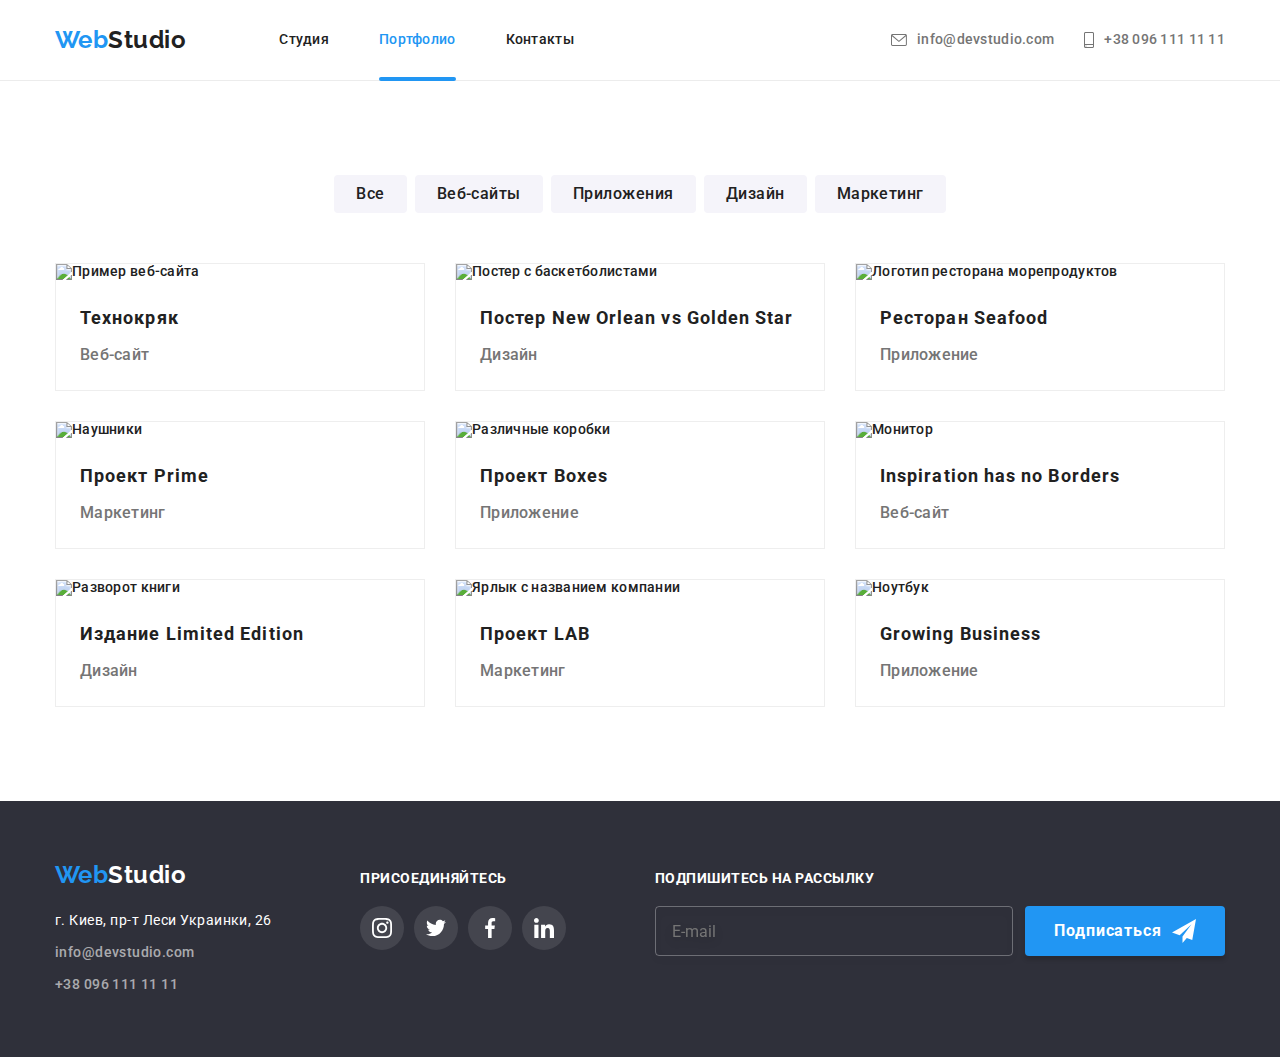
==== commit 53d7b9a4: "added portfolio styles" ====
--- a/portfolio.html
+++ b/portfolio.html
@@ -159,7 +159,7 @@
           <h2 class="visually-hidden">Примеры работ</h2>
           <ul class="portfolio__list list">
             <li class="portfolio__item">
-              <a href="" class="portfolio__link">
+              <a href="" class="portfolio__link link">
                 <div class="portfolio__box">
                   <picture>
                     <source
@@ -234,7 +234,7 @@
               </a>
             </li>
             <li class="portfolio__item">
-              <a href="" class="portfolio__link">
+              <a href="" class="portfolio__link link">
                 <div class="portfolio__box">
                   <picture>
                     <source
@@ -311,7 +311,7 @@
               </a>
             </li>
             <li class="portfolio__item">
-              <a href="" class="portfolio__link">
+              <a href="" class="portfolio__link link">
                 <div class="portfolio__box">
                   <picture>
                     <source
@@ -388,7 +388,7 @@
               </a>
             </li>
             <li class="portfolio__item">
-              <a href="" class="portfolio__link">
+              <a href="" class="portfolio__link link">
                 <div class="portfolio__box">
                   <picture>
                     <source
@@ -465,7 +465,7 @@
               </a>
             </li>
             <li class="portfolio__item">
-              <a href="" class="portfolio__link">
+              <a href="" class="portfolio__link link">
                 <div class="portfolio__box">
                   <picture>
                     <source
@@ -542,7 +542,7 @@
               </a>
             </li>
             <li class="portfolio__item">
-              <a href="" class="portfolio__link">
+              <a href="" class="portfolio__link link">
                 <div class="portfolio__box">
                   <picture>
                     <source
@@ -619,7 +619,7 @@
               </a>
             </li>
             <li class="portfolio__item">
-              <a href="" class="portfolio__link">
+              <a href="" class="portfolio__link link">
                 <div class="portfolio__box">
                   <picture>
                     <source
@@ -696,7 +696,7 @@
               </a>
             </li>
             <li class="portfolio__item">
-              <a href="" class="portfolio__link">
+              <a href="" class="portfolio__link link">
                 <div class="portfolio__box">
                   <picture>
                     <source
@@ -773,7 +773,7 @@
               </a>
             </li>
             <li class="portfolio__item">
-              <a href="" class="portfolio__link">
+              <a href="" class="portfolio__link link">
                 <div class="portfolio__box">
                   <picture>
                     <source
--- a/css/main.min.css
+++ b/css/main.min.css
@@ -1 +1 @@
-.visually-hidden{position:absolute;white-space:nowrap;width:1px;height:1px;overflow:hidden;border:0;padding:0;clip:rect(0 0 0 0);-webkit-clip-path:inset(50%);clip-path:inset(50%);margin:-1px}.header-container{display:-webkit-box;display:-ms-flexbox;display:flex;-webkit-box-pack:justify;-ms-flex-pack:justify;justify-content:space-between;-webkit-box-align:center;-ms-flex-align:center;align-items:center}body{font-family:"Roboto",sans-serif;letter-spacing:.03em;color:#757575;background-color:#fff}body,h1,h2,h3,h4,p,ul,li{margin:0}ul{padding:0}button{cursor:pointer}img{display:block;max-width:100%;height:auto}.list{list-style-type:none}.link{text-decoration:none;font-weight:500;font-size:14px;line-height:1.14;letter-spacing:.02em;color:#212121;-webkit-transition-property:color;transition-property:color;-webkit-transition-duration:250ms;transition-duration:250ms;-webkit-transition-timing-function:cubic-bezier(0.4, 0, 0.2, 1);transition-timing-function:cubic-bezier(0.4, 0, 0.2, 1)}.link:hover,.link:focus{color:#2196f3}.button{display:block;min-width:200px;height:50px;background-color:#2196f3;-webkit-box-shadow:0px 4px 4px rgba(0,0,0,.15);box-shadow:0px 4px 4px rgba(0,0,0,.15);border-radius:4px;border-style:none;font-weight:700;font-size:16px;line-height:1.88;text-align:center;letter-spacing:.06em;color:#fff;-webkit-transition:background-color 250ms cubic-bezier(0.4, 0, 0.2, 1);transition:background-color 250ms cubic-bezier(0.4, 0, 0.2, 1)}.button:hover,.button:focus{background-color:#188ce8}.container{width:100%;margin:0 auto;padding-left:15px;padding-right:15px}@media screen and (min-width: 480px){.container{width:480px}}@media screen and (min-width: 768px){.container{width:768px}}@media screen and (min-width: 1200px){.container{width:1200px}}.section{padding-top:60px;padding-bottom:60px}@media screen and (min-width: 1200px){.section{padding-top:94px;padding-bottom:94px}}.section__title{margin-bottom:30px;font-weight:700;font-size:28px;line-height:1.18;text-align:center;color:#212121}@media screen and (min-width: 1200px){.section__title{margin-bottom:50px;font-weight:700;font-size:36px;line-height:1.16;text-align:center}}.burger-menu{display:-webkit-box;display:-ms-flexbox;display:flex;-webkit-box-pack:center;-ms-flex-pack:center;justify-content:center;-webkit-box-align:center;-ms-flex-align:center;align-items:center;width:40px;height:40px;border:none;background-color:transparent}.burger-menu .burger-menu__icon{fill:currentColor;-webkit-transition:fill 250ms cubic-bezier(0.4, 0, 0.2, 1);transition:fill 250ms cubic-bezier(0.4, 0, 0.2, 1)}.burger-menu:hover .burger-menu__icon,.burger-menu:focus .burger-menu__icon{fill:#2196f3}@media screen and (min-width: 768px){.burger-menu{display:none}}.social-list{display:-webkit-box;display:-ms-flexbox;display:flex;-webkit-box-pack:center;-ms-flex-pack:center;justify-content:center;-webkit-box-align:center;-ms-flex-align:center;align-items:center}.social-list__item{width:44px;height:44px;margin-right:10px}.social-list__item:last-child{margin-right:0}.social-list__link{width:100%;height:100%;display:-webkit-box;display:-ms-flexbox;display:flex;-webkit-box-pack:center;-ms-flex-pack:center;justify-content:center;-webkit-box-align:center;-ms-flex-align:center;align-items:center;border-radius:50%;background-color:#fff;-webkit-transition:background-color 250ms cubic-bezier(0.4, 0, 0.2, 1);transition:background-color 250ms cubic-bezier(0.4, 0, 0.2, 1)}.social-list__link:hover,.social-list__link:focus{background-color:#2196f3}.social-list__link:hover .social-list__icon,.social-list__link:focus .social-list__icon{fill:#fff}.social-list__icon{width:20px;height:20px;fill:#afb1b8;-webkit-transition:fill 250ms cubic-bezier(0.4, 0, 0.2, 1);transition:fill 250ms cubic-bezier(0.4, 0, 0.2, 1)}.logo{display:inline-block;font-family:Raleway,sans-serif;font-weight:700;font-size:24px;line-height:1.17;text-decoration:none}.logo .logo-web{color:#2196f3}.header__logo{color:#212121;padding-top:16px;padding-bottom:16px}@media screen and (min-width: 1200px){.header__logo{margin-right:93px}}.footer__logo{display:block;margin-bottom:20px;text-align:center;color:#fff}@media screen and (min-width: 1200px){.footer__logo{text-align:left}}.nav{display:none}@media screen and (min-width: 768px){.nav{display:-webkit-box;display:-ms-flexbox;display:flex;-webkit-box-pack:center;-ms-flex-pack:center;justify-content:center;-webkit-box-align:center;-ms-flex-align:center;align-items:center}}.nav__list{display:-webkit-box;display:-ms-flexbox;display:flex}.nav__item:not(:last-child){margin-right:50px}.nav__link{display:block;padding-top:32px;padding-bottom:32px}.nav__link.current{position:relative;color:#2196f3}.nav__link.current::after{content:"";position:absolute;left:0;bottom:-1px;display:block;width:100%;height:4px;background-color:#2196f3;border-radius:2px}.contact{display:none}@media screen and (min-width: 768px){.contact{display:-webkit-box;display:-ms-flexbox;display:flex;-webkit-box-orient:vertical;-webkit-box-direction:normal;-ms-flex-direction:column;flex-direction:column;-webkit-box-align:start;-ms-flex-align:start;align-items:start}}@media screen and (min-width: 1200px){.contact{display:-webkit-box;display:-ms-flexbox;display:flex;-webkit-box-orient:horizontal;-webkit-box-direction:normal;-ms-flex-direction:row;flex-direction:row;margin-left:auto}}@media screen and (min-width: 1200px){.contact__item:not(:last-child){margin-right:30px}}.contact__link{display:-webkit-box;display:-ms-flexbox;display:flex;-webkit-box-pack:center;-ms-flex-pack:center;justify-content:center;-webkit-box-align:center;-ms-flex-align:center;align-items:center;color:#757575;padding-top:5px;padding-bottom:5px}.contact__link:hover .contact__icon,.contact__link:focus .contact__icon{fill:#2196f3}.contact__icon{-webkit-transition:fill 250ms cubic-bezier(0.4, 0, 0.2, 1);transition:fill 250ms cubic-bezier(0.4, 0, 0.2, 1)}.contact__icon.envelope{width:14px;height:10px;margin-right:8px;fill:currentColor}@media screen and (min-width: 1200px){.contact__icon.envelope{width:16px;height:12px;margin-right:10px}}.contact__icon.smartphone{width:10px;height:14px;margin-right:8px;fill:currentColor}@media screen and (min-width: 1200px){.contact__icon.smartphone{width:10px;height:16px;margin-right:10px}}.mob-menu{position:fixed;top:0;left:0;background-color:#fff;width:100vw;height:100vh;z-index:20}.mob-menu.is-hidden{visibility:hidden;opacity:0;pointer-events:none}.mob-menu__container{position:relative;display:-webkit-box;display:-ms-flexbox;display:flex;-webkit-box-orient:vertical;-webkit-box-direction:normal;-ms-flex-direction:column;flex-direction:column;-webkit-box-pack:justify;-ms-flex-pack:justify;justify-content:space-between;height:100%;padding-top:48px;padding-bottom:48px;padding-left:40px;padding-right:40px}.mob-menu__button--close{position:absolute;right:15px;top:10px;display:-webkit-box;display:-ms-flexbox;display:flex;-webkit-box-pack:center;-ms-flex-pack:center;justify-content:center;-webkit-box-align:center;-ms-flex-align:center;align-items:center;width:40px;height:40px;border:none;background-color:transparent}.mob-menu__button--close .mob-menu__icon{fill:currentColor;-webkit-transition:fill 250ms cubic-bezier(0.4, 0, 0.2, 1);transition:fill 250ms cubic-bezier(0.4, 0, 0.2, 1)}.mob-menu__button--close:hover .mob-menu__icon,.mob-menu__button--close:focus .mob-menu__icon{fill:#2196f3}.mob-menu__item:not(:last-child){margin-bottom:32px}.mob-menu__link{display:block;font-size:40px;line-height:1.18;color:#212121}.mob-menu__contacts-box{margin-top:auto}.mob-contacts{margin-bottom:64px}.mob-contacts__item:not(:last-child){margin-bottom:32px}.mob-contacts__link{font-size:24px;line-height:1.17;color:#757575}.mob-contacts__link--highlighted{font-size:34px;line-height:1,18;color:#2196f3}@media screen and (min-width: 320px)and (max-width: 380px){.mob-contacts__link--highlighted{font-size:26px}}.mob-social{display:-webkit-box;display:-ms-flexbox;display:flex}.mob-social__item:not(:last-child){padding-right:10px;border-right:1px solid rgba(33,33,33,.2);margin-right:10px}.mob-social__link{font-size:4vw;line-height:1.22;color:#2196f3}.footer-contacts{text-align:center;margin-bottom:60px}@media screen and (min-width: 1200px){.footer-contacts{text-align:left;margin-bottom:0}}.footer-contacts__adress{display:block;margin-bottom:8px;text-decoration:none;font-style:normal;font-size:14px;line-height:1.71;color:#fff}.footer-contacts__item:not(:last-child){margin-bottom:8px}.footer-contacts__link{line-height:1.71;letter-spacing:.03em;color:rgba(255,255,255,.6)}.footer-social{display:inline-block}.footer__text--inviting{display:block;margin-bottom:20px;font-weight:700;font-size:14px;text-align:center;text-transform:uppercase;color:#fff}@media screen and (min-width: 1200px){.footer__text--inviting{text-align:left}}.footer-social__list{display:-webkit-box;display:-ms-flexbox;display:flex;-webkit-box-pack:center;-ms-flex-pack:center;justify-content:center;-webkit-box-align:center;-ms-flex-align:center;align-items:center;margin-bottom:60px}@media screen and (min-width: 1200px){.footer-social__list{margin-bottom:0px}}.footer-social__item{width:44px;height:44px;margin-right:10px}.footer-social__item:last-child{margin-right:0}.footer-social__link{width:100%;height:100%;display:-webkit-box;display:-ms-flexbox;display:flex;-webkit-box-pack:center;-ms-flex-pack:center;justify-content:center;-webkit-box-align:center;-ms-flex-align:center;align-items:center;border-radius:50%;background:rgba(255,255,255,.1);-webkit-transition:background-color 250ms cubic-bezier(0.4, 0, 0.2, 1);transition:background-color 250ms cubic-bezier(0.4, 0, 0.2, 1)}.footer-social__link:hover,.footer-social__link:focus{background-color:#2196f3}.footer-social__icon{width:20px;height:20px;fill:#fff}.footer-form{width:100%}@media screen and (min-width: 1200px){.footer-form{width:570px}}.footer-form{text-align:center}@media screen and (min-width: 1200px){.footer-form__envelop{display:-webkit-box;display:-ms-flexbox;display:flex}}.footer-form__input{display:block;width:100%;height:50px;padding:15px 16px;margin-bottom:20px;font-size:16px;line-height:1.25;color:rgba(255,255,255,.6);background-color:inherit;border:1px solid rgba(255,255,255,.3);-webkit-filter:drop-shadow(0px 4px 4px rgba(0, 0, 0, 0.15));filter:drop-shadow(0px 4px 4px rgba(0, 0, 0, 0.15));border-radius:4px}@media screen and (min-width: 768px){.footer-form__input{margin-left:auto;margin-right:auto;width:450px}}@media screen and (min-width: 1200px){.footer-form__input{width:358px;margin-right:12px;margin-bottom:0}}.footer-form__button{display:-webkit-inline-box;display:-ms-inline-flexbox;display:inline-flex;-webkit-box-pack:center;-ms-flex-pack:center;justify-content:center;-webkit-box-align:center;-ms-flex-align:center;align-items:center}.footer-form__button::after{content:"";margin-left:10px;width:24px;height:24px;background-image:url(../images/icon-send.svg)}.backdrop{position:fixed;top:0;left:0;width:100vw;height:100vh;z-index:50;padding-right:15px;padding-left:15px;background-color:rgba(0,0,0,.2);visibility:visible;opacity:1;-webkit-transition:opacity 250ms cubic-bezier(0.4, 0, 0.2, 1),visibility 250ms cubic-bezier(0.4, 0, 0.2, 1);transition:opacity 250ms cubic-bezier(0.4, 0, 0.2, 1),visibility 250ms cubic-bezier(0.4, 0, 0.2, 1)}.backdrop.is-hidden{visibility:hidden;opacity:0;pointer-events:none}.modal{position:absolute;top:50%;left:50%;min-width:450px;min-height:609px;padding:40px;background-color:#fff;-webkit-box-shadow:0px 1px 3px rgba(0,0,0,.12),0px 1px 1px rgba(0,0,0,.14),0px 2px 1px rgba(0,0,0,.2);box-shadow:0px 1px 3px rgba(0,0,0,.12),0px 1px 1px rgba(0,0,0,.14),0px 2px 1px rgba(0,0,0,.2);border-radius:4px;-webkit-transform:translate(-50%, -50%) scale(1);transform:translate(-50%, -50%) scale(1);-webkit-transition:-webkit-transform 250ms cubic-bezier(0.4, 0, 0.2, 1);transition:-webkit-transform 250ms cubic-bezier(0.4, 0, 0.2, 1);transition:transform 250ms cubic-bezier(0.4, 0, 0.2, 1);transition:transform 250ms cubic-bezier(0.4, 0, 0.2, 1), -webkit-transform 250ms cubic-bezier(0.4, 0, 0.2, 1)}@media screen and (min-width: 1200px){.modal{min-width:528px;min-height:581px}}.btn-close{position:absolute;top:8px;right:8px;display:-webkit-box;display:-ms-flexbox;display:flex;-webkit-box-pack:center;-ms-flex-pack:center;justify-content:center;-webkit-box-align:center;-ms-flex-align:center;align-items:center;width:30px;height:30px;background-color:#fff;border:1px solid rgba(0,0,0,.1);border-radius:50%;-webkit-transition:fill 250ms cubic-bezier(0.4, 0, 0.2, 1);transition:fill 250ms cubic-bezier(0.4, 0, 0.2, 1)}.btn-close:hover .btn-close__icon,.btn-close:focus .btn-close__icon{fill:#2196f3}.btn-close__icon{fill:#000;width:18px;height:18px}.form__title{display:block;margin-bottom:12px;font-weight:700;font-size:20px;line-height:1.15;text-align:center;color:#212121}.form__field{margin-bottom:10px}.form__field:nth-child(5){margin-bottom:20px}.form__label{margin-bottom:4px;font-size:12px;line-height:1.17;letter-spacing:.01em}.form__box{position:relative}.form__input{width:100%;padding:11px 42px;border:1px solid rgba(33,33,33,.2);border-radius:4px;-webkit-transition:border-color 250ms cubic-bezier(0.4, 0, 0.2, 1);transition:border-color 250ms cubic-bezier(0.4, 0, 0.2, 1)}.form__input:focus,.form__input:hover{outline:none;border-color:#2196f3}.form__icon{position:absolute;width:18px;height:18px;left:12px;top:50%;-webkit-transform:translateY(-50%);transform:translateY(-50%);-webkit-transition:fill 250ms cubic-bezier(0.4, 0, 0.2, 1);transition:fill 250ms cubic-bezier(0.4, 0, 0.2, 1)}.form__input:hover+.form__icon,.form__input:focus+.form__icon{fill:#2196f3}.form__message{width:100%;height:120px;padding:12px 16px;border:1px solid rgba(33,33,33,.2);border-radius:4px;resize:none;-webkit-transition:border-color 250ms cubic-bezier(0.4, 0, 0.2, 1);transition:border-color 250ms cubic-bezier(0.4, 0, 0.2, 1)}.form__message:hover,.form__message:focus{outline:none;border-color:#2196f3}.form__message::-webkit-input-placeholder{font-size:12px;line-height:1.17;letter-spacing:.01em;color:rgba(117,117,117,.5)}.form__message::-moz-placeholder{font-size:12px;line-height:1.17;letter-spacing:.01em;color:rgba(117,117,117,.5)}.form__message:-ms-input-placeholder{font-size:12px;line-height:1.17;letter-spacing:.01em;color:rgba(117,117,117,.5)}.form__message::-ms-input-placeholder{font-size:12px;line-height:1.17;letter-spacing:.01em;color:rgba(117,117,117,.5)}.form__message::placeholder{font-size:12px;line-height:1.17;letter-spacing:.01em;color:rgba(117,117,117,.5)}.checkbox__label{display:-webkit-box;display:-ms-flexbox;display:flex;-webkit-box-pack:center;-ms-flex-pack:center;justify-content:center;-webkit-box-align:center;-ms-flex-align:center;align-items:center;margin-bottom:30px;font-size:12px;line-height:1.71px}@media screen and (min-width: 1200px){.checkbox__label{font-size:14px}}.checkbox__label::before{content:"";display:block;width:16px;height:15px;margin-right:8px;background-image:url(../images/checkbox-off.svg);cursor:pointer}.checkbox__input:checked+.checkbox__label::before{background-image:url(../images/icon-check.svg)}.form__policy{position:relative;font-size:10px;line-height:1.71;text-decoration:none;color:#2196f3}@media screen and (min-width: 1200px){.form__policy{font-size:14px}}.form__policy::after{content:"";position:absolute;left:0;bottom:3px;width:100%;height:1px;background-color:#2196f3}.form-button{margin:0 auto}.hero{width:100%;padding-top:118px;padding-bottom:118px;margin-right:auto;margin-left:auto;background-color:#2f303a;background-image:-webkit-gradient(linear, left top, right top, from(rgba(47, 48, 58, 0.4)), color-stop(40%, rgba(47, 48, 58, 0.4))),url(" ../images/hero-bg/hero-mobile.jpg");background-image:linear-gradient(to right, rgba(47, 48, 58, 0.4), rgba(47, 48, 58, 0.4) 40%),url(" ../images/hero-bg/hero-mobile.jpg");background-repeat:no-repeat;background-position:center;background-size:cover;max-width:480px;height:400px}@media screen and (min-device-pixel-ratio: 2),(-webkit-min-device-pixel-ratio: 2),(min-resolution: 192dpi),(min-resolution: 2dppx){.hero{background-image:-webkit-gradient(linear, left top, right top, from(rgba(47, 48, 58, 0.4)), color-stop(40%, rgba(47, 48, 58, 0.4))),url("../images/hero-bg/hero-mobile@2x.jpg");background-image:linear-gradient(to right, rgba(47, 48, 58, 0.4), rgba(47, 48, 58, 0.4) 40%),url("../images/hero-bg/hero-mobile@2x.jpg")}}@media screen and (min-width: 481px){.hero{background-image:-webkit-gradient(linear, left top, right top, from(rgba(47, 48, 58, 0.4)), color-stop(40%, rgba(47, 48, 58, 0.4))),url("../images/hero-bg/hero-tablet.jpg");background-image:linear-gradient(to right, rgba(47, 48, 58, 0.4), rgba(47, 48, 58, 0.4) 40%),url("../images/hero-bg/hero-tablet.jpg");max-width:768px}}@media screen and (min-width: 481px)and (min-device-pixel-ratio: 2),screen and (min-width: 481px)and (-webkit-min-device-pixel-ratio: 2),screen and (min-width: 481px)and (min-resolution: 192dpi),screen and (min-width: 481px)and (min-resolution: 2dppx){.hero{background-image:-webkit-gradient(linear, left top, right top, from(rgba(47, 48, 58, 0.4)), color-stop(40%, rgba(47, 48, 58, 0.4))),url("../images/hero-bg/hero-tablet@2x.jpg");background-image:linear-gradient(to right, rgba(47, 48, 58, 0.4), rgba(47, 48, 58, 0.4) 40%),url("../images/hero-bg/hero-tablet@2x.jpg")}}@media screen and (min-width: 769px){.hero{padding-top:200px;padding-bottom:200px;background-image:-webkit-gradient(linear, left top, right top, from(rgba(47, 48, 58, 0.4)), color-stop(40%, rgba(47, 48, 58, 0.4))),url("../images/hero-bg/hero-desctop.jpg");background-image:linear-gradient(to right, rgba(47, 48, 58, 0.4), rgba(47, 48, 58, 0.4) 40%),url("../images/hero-bg/hero-desctop.jpg");max-width:1600px;height:600px}}@media screen and (min-width: 769px)and (min-device-pixel-ratio: 2),screen and (min-width: 769px)and (-webkit-min-device-pixel-ratio: 2),screen and (min-width: 769px)and (min-resolution: 192dpi),screen and (min-width: 769px)and (min-resolution: 2dppx){.hero{background-image:-webkit-gradient(linear, left top, right top, from(rgba(47, 48, 58, 0.4)), color-stop(40%, rgba(47, 48, 58, 0.4))),url("../images/hero-bg/hero-desctop@2x.jpg");background-image:linear-gradient(to right, rgba(47, 48, 58, 0.4), rgba(47, 48, 58, 0.4) 40%),url("../images/hero-bg/hero-desctop@2x.jpg")}}.hero__title{margin-left:auto;margin-right:auto;margin-bottom:30px;font-weight:900;font-size:26px;line-height:1.62;text-align:center;letter-spacing:.06em;text-transform:uppercase;color:#fff}@media screen and (min-width: 480px){.hero__title{max-width:360px}}@media screen and (min-width: 1200px){.hero__title{max-width:696px;font-size:44px;line-height:1.36}}.hero__button{margin-left:auto;margin-right:auto}.features__list{margin-bottom:-30px}@media screen and (min-width: 768px){.features__list{display:-webkit-box;display:-ms-flexbox;display:flex;-ms-flex-wrap:wrap;flex-wrap:wrap;margin-left:-30px}}.features__item{width:100%}.features__item:not(:last-child){margin-bottom:30px}@media screen and (min-width: 768px){.features__item{-ms-flex-preferred-size:calc(100% / 2 - 30px);flex-basis:calc(100% / 2 - 30px);margin-left:30px}}@media screen and (min-width: 1200px){.features__item{-ms-flex-preferred-size:calc(100% / 4 - 30px);flex-basis:calc(100% / 4 - 30px);margin-left:30px}}.features__image{position:relative;width:100%;height:120px;background-color:#f5f4fa}.features__icon{position:absolute;top:50%;left:50%;-webkit-transform:translate(-50%, -50%);transform:translate(-50%, -50%);width:70px;height:70px}.features__title{margin-bottom:10px;padding-top:30px;font-weight:700;font-size:14px;line-height:1.14;text-transform:uppercase;text-align:center;color:#212121}@media screen and (min-width: 768px){.features__title{text-align:left}}.features__descr{font-size:14px;line-height:1.71}.works{display:none}@media screen and (min-width: 1200px){.works{display:block;padding-top:0px;padding-bottom:94px}}.works__list{display:-webkit-box;display:-ms-flexbox;display:flex;-ms-flex-wrap:wrap;flex-wrap:wrap;margin-left:-30px}.works__item{position:relative;-ms-flex-preferred-size:calc(100% / 3 - 30px);flex-basis:calc(100% / 3 - 30px);margin-left:30px}.works__decs{position:absolute;width:370px;height:70px;left:0;bottom:0;display:-webkit-box;display:-ms-flexbox;display:flex;-webkit-box-pack:center;-ms-flex-pack:center;justify-content:center;-webkit-box-align:center;-ms-flex-align:center;align-items:center;background-color:rgba(47,48,58,.8);font-weight:700;font-size:14px;line-height:1.14;text-transform:uppercase;text-align:center;color:#fff}.teem{background-color:#f5f4fa}@media screen and (min-width: 768px){.team__list{display:-webkit-box;display:-ms-flexbox;display:flex;-ms-flex-wrap:wrap;flex-wrap:wrap;margin-left:-30px;margin-bottom:-30px}}.team__item{margin-bottom:30px;-webkit-box-shadow:0px 1px 3px rgba(0,0,0,.12),0px 1px 1px rgba(0,0,0,.14),0px 2px 1px rgba(0,0,0,.2);box-shadow:0px 1px 3px rgba(0,0,0,.12),0px 1px 1px rgba(0,0,0,.14),0px 2px 1px rgba(0,0,0,.2);border-radius:0px 0px 4px 4px}@media screen and (min-width: 768px){.team__item{-ms-flex-preferred-size:calc(100% / 2 - 30px);flex-basis:calc(100% / 2 - 30px);margin-left:30px}}@media screen and (min-width: 1200px){.team__item{-ms-flex-preferred-size:calc(100% / 4 - 30px);flex-basis:calc(100% / 4 - 30px);margin-left:30px}}.team__box{padding-top:30px;padding-bottom:24px;background-color:#fff}@media screen and (min-width: 1200px){.team__box{padding-bottom:30px}}.team__title{margin-bottom:10px;font-weight:500;font-size:16px;line-height:1.19;text-align:center;color:#212121}.team__desc{margin-bottom:16px;font-size:16px;line-height:1.19;text-align:center;color:#757575}.clients__list{display:-webkit-box;display:-ms-flexbox;display:flex;-ms-flex-wrap:wrap;flex-wrap:wrap;margin-left:-30px;margin-bottom:-30px}.clients__item{-ms-flex-preferred-size:calc(100% / 2 - 30px);flex-basis:calc(100% / 2 - 30px);margin-left:30px;margin-bottom:30px;height:92px}@media screen and (min-width: 768px){.clients__item{-ms-flex-preferred-size:calc(100% / 3 - 30px);flex-basis:calc(100% / 3 - 30px)}}@media screen and (min-width: 1200px){.clients__item{-ms-flex-preferred-size:calc(100% / 6 - 30px);flex-basis:calc(100% / 6 - 30px)}}.clients__link{display:-webkit-box;display:-ms-flexbox;display:flex;-webkit-box-pack:center;-ms-flex-pack:center;justify-content:center;-webkit-box-align:center;-ms-flex-align:center;align-items:center;width:100%;height:100%;border:1px solid #afb1b8;border-radius:4px;-webkit-transition:border 250ms cubic-bezier(0.4, 0, 0.2, 1);transition:border 250ms cubic-bezier(0.4, 0, 0.2, 1)}.clients__link:hover,.clients__link:focus{border:1px solid #2196f3}.clients__link:hover .clients__icon,.clients__link:focus .clients__icon{fill:#2196f3}.clients__icon{width:106px;height:60px;fill:#afb1b8;-webkit-transition:fill 250ms cubic-bezier(0.4, 0, 0.2, 1);transition:fill 250ms cubic-bezier(0.4, 0, 0.2, 1)}.header{border-bottom:1px solid #ececec}@media screen and (min-width: 1200px){.header-container{display:-webkit-box;display:-ms-flexbox;display:flex;-webkit-box-pack:center;-ms-flex-pack:center;justify-content:center;-webkit-box-align:center;-ms-flex-align:center;align-items:center}}.footer{padding-top:60px;padding-bottom:60px;background-color:#2f303a}.footer-container{text-align:center}@media screen and (min-width: 768px){.footer-container{display:-webkit-box;display:-ms-flexbox;display:flex;-ms-flex-wrap:wrap;flex-wrap:wrap;-ms-flex-pack:distribute;justify-content:space-around}}@media screen and (min-width: 1200px){.footer-container{display:-webkit-box;display:-ms-flexbox;display:flex;-webkit-box-pack:justify;-ms-flex-pack:justify;justify-content:space-between;-webkit-box-align:baseline;-ms-flex-align:baseline;align-items:baseline}}.portfolio{padding-top:60px;padding-bottom:60px}@media screen and (min-width: 1200px){.portfolio{padding-top:94px;padding-bottom:94px}}.portfolio__filter{display:-webkit-box;display:-ms-flexbox;display:flex;-webkit-box-align:center;-ms-flex-align:center;align-items:center;-webkit-box-pack:start;-ms-flex-pack:start;justify-content:flex-start;-ms-flex-wrap:wrap;flex-wrap:wrap;padding-bottom:40px}@media screen and (min-width: 768px){.portfolio__filter{-ms-flex-wrap:nowrap;flex-wrap:nowrap;-webkit-box-pack:center;-ms-flex-pack:center;justify-content:center;padding-bottom:30px}}@media screen and (min-width: 1200px){.portfolio__filter{padding-bottom:50px}}.filter{margin-bottom:-15px}@media screen and (min-width: 768px){.filter{margin-bottom:0}}.filter__item{margin-bottom:15px}.filter__item:not(:last-child){margin-right:8px}@media screen and (min-width: 768px){.filter__item{margin-bottom:0}}.filter__button{padding:6px 22px;font-weight:500;font-size:16px;line-height:1.63;text-align:center;letter-spacing:.03em;border-radius:4px;border-style:none;background:#f5f4fa;color:#212121;-webkit-transition-property:background-color,color,-webkit-box-shadow;transition-property:background-color,color,-webkit-box-shadow;transition-property:background-color,box-shadow,color;transition-property:background-color,box-shadow,color,-webkit-box-shadow;-webkit-transition-duration:250ms;transition-duration:250ms;-webkit-transition-timing-function:cubic-bezier(0.4, 0, 0.2, 1);transition-timing-function:cubic-bezier(0.4, 0, 0.2, 1)}.filter__button:hover,.filter__button:focus{background-color:#2196f3;-webkit-box-shadow:0px 3px 1px rgba(0,0,0,.1),0px 1px 2px rgba(0,0,0,.08),0px 2px 2px rgba(0,0,0,.12);box-shadow:0px 3px 1px rgba(0,0,0,.1),0px 1px 2px rgba(0,0,0,.08),0px 2px 2px rgba(0,0,0,.12);color:#fff}/*# sourceMappingURL=main.min.css.map */+.visually-hidden{position:absolute;white-space:nowrap;width:1px;height:1px;overflow:hidden;border:0;padding:0;clip:rect(0 0 0 0);-webkit-clip-path:inset(50%);clip-path:inset(50%);margin:-1px}.header-container{display:-webkit-box;display:-ms-flexbox;display:flex;-webkit-box-pack:justify;-ms-flex-pack:justify;justify-content:space-between;-webkit-box-align:center;-ms-flex-align:center;align-items:center}body{font-family:"Roboto",sans-serif;letter-spacing:.03em;color:#757575;background-color:#fff}body,h1,h2,h3,h4,p,ul,li{margin:0}ul{padding:0}button{cursor:pointer}img{display:block;max-width:100%;height:auto}.list{list-style-type:none}.link{text-decoration:none;font-weight:500;font-size:14px;line-height:1.14;letter-spacing:.02em;color:#212121;-webkit-transition-property:color;transition-property:color;-webkit-transition-duration:250ms;transition-duration:250ms;-webkit-transition-timing-function:cubic-bezier(0.4, 0, 0.2, 1);transition-timing-function:cubic-bezier(0.4, 0, 0.2, 1)}.link:hover,.link:focus{color:#2196f3}.button{display:block;min-width:200px;height:50px;background-color:#2196f3;-webkit-box-shadow:0px 4px 4px rgba(0,0,0,.15);box-shadow:0px 4px 4px rgba(0,0,0,.15);border-radius:4px;border-style:none;font-weight:700;font-size:16px;line-height:1.88;text-align:center;letter-spacing:.06em;color:#fff;-webkit-transition:background-color 250ms cubic-bezier(0.4, 0, 0.2, 1);transition:background-color 250ms cubic-bezier(0.4, 0, 0.2, 1)}.button:hover,.button:focus{background-color:#188ce8}.container{width:100%;margin:0 auto;padding-left:15px;padding-right:15px}@media screen and (min-width: 480px){.container{width:480px}}@media screen and (min-width: 768px){.container{width:768px}}@media screen and (min-width: 1200px){.container{width:1200px}}.section{padding-top:60px;padding-bottom:60px}@media screen and (min-width: 1200px){.section{padding-top:94px;padding-bottom:94px}}.section__title{margin-bottom:30px;font-weight:700;font-size:28px;line-height:1.18;text-align:center;color:#212121}@media screen and (min-width: 1200px){.section__title{margin-bottom:50px;font-weight:700;font-size:36px;line-height:1.16;text-align:center}}.burger-menu{display:-webkit-box;display:-ms-flexbox;display:flex;-webkit-box-pack:center;-ms-flex-pack:center;justify-content:center;-webkit-box-align:center;-ms-flex-align:center;align-items:center;width:40px;height:40px;border:none;background-color:transparent}.burger-menu .burger-menu__icon{fill:currentColor;-webkit-transition:fill 250ms cubic-bezier(0.4, 0, 0.2, 1);transition:fill 250ms cubic-bezier(0.4, 0, 0.2, 1)}.burger-menu:hover .burger-menu__icon,.burger-menu:focus .burger-menu__icon{fill:#2196f3}@media screen and (min-width: 768px){.burger-menu{display:none}}.social-list{display:-webkit-box;display:-ms-flexbox;display:flex;-webkit-box-pack:center;-ms-flex-pack:center;justify-content:center;-webkit-box-align:center;-ms-flex-align:center;align-items:center}.social-list__item{width:44px;height:44px;margin-right:10px}.social-list__item:last-child{margin-right:0}.social-list__link{width:100%;height:100%;display:-webkit-box;display:-ms-flexbox;display:flex;-webkit-box-pack:center;-ms-flex-pack:center;justify-content:center;-webkit-box-align:center;-ms-flex-align:center;align-items:center;border-radius:50%;background-color:#fff;-webkit-transition:background-color 250ms cubic-bezier(0.4, 0, 0.2, 1);transition:background-color 250ms cubic-bezier(0.4, 0, 0.2, 1)}.social-list__link:hover,.social-list__link:focus{background-color:#2196f3}.social-list__link:hover .social-list__icon,.social-list__link:focus .social-list__icon{fill:#fff}.social-list__icon{width:20px;height:20px;fill:#afb1b8;-webkit-transition:fill 250ms cubic-bezier(0.4, 0, 0.2, 1);transition:fill 250ms cubic-bezier(0.4, 0, 0.2, 1)}.logo{display:inline-block;font-family:Raleway,sans-serif;font-weight:700;font-size:24px;line-height:1.17;text-decoration:none}.logo .logo-web{color:#2196f3}.header__logo{color:#212121;padding-top:16px;padding-bottom:16px}@media screen and (min-width: 1200px){.header__logo{margin-right:93px}}.footer__logo{display:block;margin-bottom:20px;text-align:center;color:#fff}@media screen and (min-width: 1200px){.footer__logo{text-align:left}}.nav{display:none}@media screen and (min-width: 768px){.nav{display:-webkit-box;display:-ms-flexbox;display:flex;-webkit-box-pack:center;-ms-flex-pack:center;justify-content:center;-webkit-box-align:center;-ms-flex-align:center;align-items:center}}.nav__list{display:-webkit-box;display:-ms-flexbox;display:flex}.nav__item:not(:last-child){margin-right:50px}.nav__link{display:block;padding-top:32px;padding-bottom:32px}.nav__link.current{position:relative;color:#2196f3}.nav__link.current::after{content:"";position:absolute;left:0;bottom:-1px;display:block;width:100%;height:4px;background-color:#2196f3;border-radius:2px}.contact{display:none}@media screen and (min-width: 768px){.contact{display:-webkit-box;display:-ms-flexbox;display:flex;-webkit-box-orient:vertical;-webkit-box-direction:normal;-ms-flex-direction:column;flex-direction:column;-webkit-box-align:start;-ms-flex-align:start;align-items:start}}@media screen and (min-width: 1200px){.contact{display:-webkit-box;display:-ms-flexbox;display:flex;-webkit-box-orient:horizontal;-webkit-box-direction:normal;-ms-flex-direction:row;flex-direction:row;margin-left:auto}}@media screen and (min-width: 1200px){.contact__item:not(:last-child){margin-right:30px}}.contact__link{display:-webkit-box;display:-ms-flexbox;display:flex;-webkit-box-pack:center;-ms-flex-pack:center;justify-content:center;-webkit-box-align:center;-ms-flex-align:center;align-items:center;color:#757575;padding-top:5px;padding-bottom:5px}.contact__link:hover .contact__icon,.contact__link:focus .contact__icon{fill:#2196f3}.contact__icon{-webkit-transition:fill 250ms cubic-bezier(0.4, 0, 0.2, 1);transition:fill 250ms cubic-bezier(0.4, 0, 0.2, 1)}.contact__icon.envelope{width:14px;height:10px;margin-right:8px;fill:currentColor}@media screen and (min-width: 1200px){.contact__icon.envelope{width:16px;height:12px;margin-right:10px}}.contact__icon.smartphone{width:10px;height:14px;margin-right:8px;fill:currentColor}@media screen and (min-width: 1200px){.contact__icon.smartphone{width:10px;height:16px;margin-right:10px}}.mob-menu{position:fixed;top:0;left:0;background-color:#fff;width:100vw;height:100vh;z-index:20}.mob-menu.is-hidden{visibility:hidden;opacity:0;pointer-events:none}.mob-menu__container{position:relative;display:-webkit-box;display:-ms-flexbox;display:flex;-webkit-box-orient:vertical;-webkit-box-direction:normal;-ms-flex-direction:column;flex-direction:column;-webkit-box-pack:justify;-ms-flex-pack:justify;justify-content:space-between;height:100%;padding-top:48px;padding-bottom:48px;padding-left:40px;padding-right:40px}.mob-menu__button--close{position:absolute;right:15px;top:10px;display:-webkit-box;display:-ms-flexbox;display:flex;-webkit-box-pack:center;-ms-flex-pack:center;justify-content:center;-webkit-box-align:center;-ms-flex-align:center;align-items:center;width:40px;height:40px;border:none;background-color:transparent}.mob-menu__button--close .mob-menu__icon{fill:currentColor;-webkit-transition:fill 250ms cubic-bezier(0.4, 0, 0.2, 1);transition:fill 250ms cubic-bezier(0.4, 0, 0.2, 1)}.mob-menu__button--close:hover .mob-menu__icon,.mob-menu__button--close:focus .mob-menu__icon{fill:#2196f3}.mob-menu__item:not(:last-child){margin-bottom:32px}.mob-menu__link{display:block;font-size:40px;line-height:1.18;color:#212121}.mob-menu__contacts-box{margin-top:auto}.mob-contacts{margin-bottom:64px}.mob-contacts__item:not(:last-child){margin-bottom:32px}.mob-contacts__link{font-size:24px;line-height:1.17;color:#757575}.mob-contacts__link--highlighted{font-size:34px;line-height:1,18;color:#2196f3}@media screen and (min-width: 320px)and (max-width: 380px){.mob-contacts__link--highlighted{font-size:26px}}.mob-social{display:-webkit-box;display:-ms-flexbox;display:flex}.mob-social__item:not(:last-child){padding-right:10px;border-right:1px solid rgba(33,33,33,.2);margin-right:10px}.mob-social__link{font-size:4vw;line-height:1.22;color:#2196f3}.footer-contacts{text-align:center;margin-bottom:60px}@media screen and (min-width: 1200px){.footer-contacts{text-align:left;margin-bottom:0}}.footer-contacts__adress{display:block;margin-bottom:8px;text-decoration:none;font-style:normal;font-size:14px;line-height:1.71;color:#fff}.footer-contacts__item:not(:last-child){margin-bottom:8px}.footer-contacts__link{line-height:1.71;letter-spacing:.03em;color:rgba(255,255,255,.6)}.footer-social{display:inline-block}.footer__text--inviting{display:block;margin-bottom:20px;font-weight:700;font-size:14px;text-align:center;text-transform:uppercase;color:#fff}@media screen and (min-width: 1200px){.footer__text--inviting{text-align:left}}.footer-social__list{display:-webkit-box;display:-ms-flexbox;display:flex;-webkit-box-pack:center;-ms-flex-pack:center;justify-content:center;-webkit-box-align:center;-ms-flex-align:center;align-items:center;margin-bottom:60px}@media screen and (min-width: 1200px){.footer-social__list{margin-bottom:0px}}.footer-social__item{width:44px;height:44px;margin-right:10px}.footer-social__item:last-child{margin-right:0}.footer-social__link{width:100%;height:100%;display:-webkit-box;display:-ms-flexbox;display:flex;-webkit-box-pack:center;-ms-flex-pack:center;justify-content:center;-webkit-box-align:center;-ms-flex-align:center;align-items:center;border-radius:50%;background:rgba(255,255,255,.1);-webkit-transition:background-color 250ms cubic-bezier(0.4, 0, 0.2, 1);transition:background-color 250ms cubic-bezier(0.4, 0, 0.2, 1)}.footer-social__link:hover,.footer-social__link:focus{background-color:#2196f3}.footer-social__icon{width:20px;height:20px;fill:#fff}.footer-form{width:100%}@media screen and (min-width: 1200px){.footer-form{width:570px}}.footer-form{text-align:center}@media screen and (min-width: 1200px){.footer-form__envelop{display:-webkit-box;display:-ms-flexbox;display:flex}}.footer-form__input{display:block;width:100%;height:50px;padding:15px 16px;margin-bottom:20px;font-size:16px;line-height:1.25;color:rgba(255,255,255,.6);background-color:inherit;border:1px solid rgba(255,255,255,.3);-webkit-filter:drop-shadow(0px 4px 4px rgba(0, 0, 0, 0.15));filter:drop-shadow(0px 4px 4px rgba(0, 0, 0, 0.15));border-radius:4px}@media screen and (min-width: 768px){.footer-form__input{margin-left:auto;margin-right:auto;width:450px}}@media screen and (min-width: 1200px){.footer-form__input{width:358px;margin-right:12px;margin-bottom:0}}.footer-form__button{display:-webkit-inline-box;display:-ms-inline-flexbox;display:inline-flex;-webkit-box-pack:center;-ms-flex-pack:center;justify-content:center;-webkit-box-align:center;-ms-flex-align:center;align-items:center}.footer-form__button::after{content:"";margin-left:10px;width:24px;height:24px;background-image:url(../images/icon-send.svg)}.backdrop{position:fixed;top:0;left:0;width:100vw;height:100vh;z-index:50;padding-right:15px;padding-left:15px;background-color:rgba(0,0,0,.2);visibility:visible;opacity:1;-webkit-transition:opacity 250ms cubic-bezier(0.4, 0, 0.2, 1),visibility 250ms cubic-bezier(0.4, 0, 0.2, 1);transition:opacity 250ms cubic-bezier(0.4, 0, 0.2, 1),visibility 250ms cubic-bezier(0.4, 0, 0.2, 1)}.backdrop.is-hidden{visibility:hidden;opacity:0;pointer-events:none}.modal{position:absolute;top:50%;left:50%;min-width:450px;min-height:609px;padding:40px;background-color:#fff;-webkit-box-shadow:0px 1px 3px rgba(0,0,0,.12),0px 1px 1px rgba(0,0,0,.14),0px 2px 1px rgba(0,0,0,.2);box-shadow:0px 1px 3px rgba(0,0,0,.12),0px 1px 1px rgba(0,0,0,.14),0px 2px 1px rgba(0,0,0,.2);border-radius:4px;-webkit-transform:translate(-50%, -50%) scale(1);transform:translate(-50%, -50%) scale(1);-webkit-transition:-webkit-transform 250ms cubic-bezier(0.4, 0, 0.2, 1);transition:-webkit-transform 250ms cubic-bezier(0.4, 0, 0.2, 1);transition:transform 250ms cubic-bezier(0.4, 0, 0.2, 1);transition:transform 250ms cubic-bezier(0.4, 0, 0.2, 1), -webkit-transform 250ms cubic-bezier(0.4, 0, 0.2, 1)}@media screen and (min-width: 1200px){.modal{min-width:528px;min-height:581px}}.btn-close{position:absolute;top:8px;right:8px;display:-webkit-box;display:-ms-flexbox;display:flex;-webkit-box-pack:center;-ms-flex-pack:center;justify-content:center;-webkit-box-align:center;-ms-flex-align:center;align-items:center;width:30px;height:30px;background-color:#fff;border:1px solid rgba(0,0,0,.1);border-radius:50%;-webkit-transition:fill 250ms cubic-bezier(0.4, 0, 0.2, 1);transition:fill 250ms cubic-bezier(0.4, 0, 0.2, 1)}.btn-close:hover .btn-close__icon,.btn-close:focus .btn-close__icon{fill:#2196f3}.btn-close__icon{fill:#000;width:18px;height:18px}.form__title{display:block;margin-bottom:12px;font-weight:700;font-size:20px;line-height:1.15;text-align:center;color:#212121}.form__field{margin-bottom:10px}.form__field:nth-child(5){margin-bottom:20px}.form__label{margin-bottom:4px;font-size:12px;line-height:1.17;letter-spacing:.01em}.form__box{position:relative}.form__input{width:100%;padding:11px 42px;border:1px solid rgba(33,33,33,.2);border-radius:4px;-webkit-transition:border-color 250ms cubic-bezier(0.4, 0, 0.2, 1);transition:border-color 250ms cubic-bezier(0.4, 0, 0.2, 1)}.form__input:focus,.form__input:hover{outline:none;border-color:#2196f3}.form__icon{position:absolute;width:18px;height:18px;left:12px;top:50%;-webkit-transform:translateY(-50%);transform:translateY(-50%);-webkit-transition:fill 250ms cubic-bezier(0.4, 0, 0.2, 1);transition:fill 250ms cubic-bezier(0.4, 0, 0.2, 1)}.form__input:hover+.form__icon,.form__input:focus+.form__icon{fill:#2196f3}.form__message{width:100%;height:120px;padding:12px 16px;border:1px solid rgba(33,33,33,.2);border-radius:4px;resize:none;-webkit-transition:border-color 250ms cubic-bezier(0.4, 0, 0.2, 1);transition:border-color 250ms cubic-bezier(0.4, 0, 0.2, 1)}.form__message:hover,.form__message:focus{outline:none;border-color:#2196f3}.form__message::-webkit-input-placeholder{font-size:12px;line-height:1.17;letter-spacing:.01em;color:rgba(117,117,117,.5)}.form__message::-moz-placeholder{font-size:12px;line-height:1.17;letter-spacing:.01em;color:rgba(117,117,117,.5)}.form__message:-ms-input-placeholder{font-size:12px;line-height:1.17;letter-spacing:.01em;color:rgba(117,117,117,.5)}.form__message::-ms-input-placeholder{font-size:12px;line-height:1.17;letter-spacing:.01em;color:rgba(117,117,117,.5)}.form__message::placeholder{font-size:12px;line-height:1.17;letter-spacing:.01em;color:rgba(117,117,117,.5)}.checkbox__label{display:-webkit-box;display:-ms-flexbox;display:flex;-webkit-box-pack:center;-ms-flex-pack:center;justify-content:center;-webkit-box-align:center;-ms-flex-align:center;align-items:center;margin-bottom:30px;font-size:12px;line-height:1.71px}@media screen and (min-width: 1200px){.checkbox__label{font-size:14px}}.checkbox__label::before{content:"";display:block;width:16px;height:15px;margin-right:8px;background-image:url(../images/checkbox-off.svg);cursor:pointer}.checkbox__input:checked+.checkbox__label::before{background-image:url(../images/icon-check.svg)}.form__policy{position:relative;font-size:10px;line-height:1.71;text-decoration:none;color:#2196f3}@media screen and (min-width: 1200px){.form__policy{font-size:14px}}.form__policy::after{content:"";position:absolute;left:0;bottom:3px;width:100%;height:1px;background-color:#2196f3}.form-button{margin:0 auto}.hero{width:100%;padding-top:118px;padding-bottom:118px;margin-right:auto;margin-left:auto;background-color:#2f303a;background-image:-webkit-gradient(linear, left top, right top, from(rgba(47, 48, 58, 0.4)), color-stop(40%, rgba(47, 48, 58, 0.4))),url(" ../images/hero-bg/hero-mobile.jpg");background-image:linear-gradient(to right, rgba(47, 48, 58, 0.4), rgba(47, 48, 58, 0.4) 40%),url(" ../images/hero-bg/hero-mobile.jpg");background-repeat:no-repeat;background-position:center;background-size:cover;max-width:480px;height:400px}@media screen and (min-device-pixel-ratio: 2),(-webkit-min-device-pixel-ratio: 2),(min-resolution: 192dpi),(min-resolution: 2dppx){.hero{background-image:-webkit-gradient(linear, left top, right top, from(rgba(47, 48, 58, 0.4)), color-stop(40%, rgba(47, 48, 58, 0.4))),url("../images/hero-bg/hero-mobile@2x.jpg");background-image:linear-gradient(to right, rgba(47, 48, 58, 0.4), rgba(47, 48, 58, 0.4) 40%),url("../images/hero-bg/hero-mobile@2x.jpg")}}@media screen and (min-width: 481px){.hero{background-image:-webkit-gradient(linear, left top, right top, from(rgba(47, 48, 58, 0.4)), color-stop(40%, rgba(47, 48, 58, 0.4))),url("../images/hero-bg/hero-tablet.jpg");background-image:linear-gradient(to right, rgba(47, 48, 58, 0.4), rgba(47, 48, 58, 0.4) 40%),url("../images/hero-bg/hero-tablet.jpg");max-width:768px}}@media screen and (min-width: 481px)and (min-device-pixel-ratio: 2),screen and (min-width: 481px)and (-webkit-min-device-pixel-ratio: 2),screen and (min-width: 481px)and (min-resolution: 192dpi),screen and (min-width: 481px)and (min-resolution: 2dppx){.hero{background-image:-webkit-gradient(linear, left top, right top, from(rgba(47, 48, 58, 0.4)), color-stop(40%, rgba(47, 48, 58, 0.4))),url("../images/hero-bg/hero-tablet@2x.jpg");background-image:linear-gradient(to right, rgba(47, 48, 58, 0.4), rgba(47, 48, 58, 0.4) 40%),url("../images/hero-bg/hero-tablet@2x.jpg")}}@media screen and (min-width: 769px){.hero{padding-top:200px;padding-bottom:200px;background-image:-webkit-gradient(linear, left top, right top, from(rgba(47, 48, 58, 0.4)), color-stop(40%, rgba(47, 48, 58, 0.4))),url("../images/hero-bg/hero-desctop.jpg");background-image:linear-gradient(to right, rgba(47, 48, 58, 0.4), rgba(47, 48, 58, 0.4) 40%),url("../images/hero-bg/hero-desctop.jpg");max-width:1600px;height:600px}}@media screen and (min-width: 769px)and (min-device-pixel-ratio: 2),screen and (min-width: 769px)and (-webkit-min-device-pixel-ratio: 2),screen and (min-width: 769px)and (min-resolution: 192dpi),screen and (min-width: 769px)and (min-resolution: 2dppx){.hero{background-image:-webkit-gradient(linear, left top, right top, from(rgba(47, 48, 58, 0.4)), color-stop(40%, rgba(47, 48, 58, 0.4))),url("../images/hero-bg/hero-desctop@2x.jpg");background-image:linear-gradient(to right, rgba(47, 48, 58, 0.4), rgba(47, 48, 58, 0.4) 40%),url("../images/hero-bg/hero-desctop@2x.jpg")}}.hero__title{margin-left:auto;margin-right:auto;margin-bottom:30px;font-weight:900;font-size:26px;line-height:1.62;text-align:center;letter-spacing:.06em;text-transform:uppercase;color:#fff}@media screen and (min-width: 480px){.hero__title{max-width:360px}}@media screen and (min-width: 1200px){.hero__title{max-width:696px;font-size:44px;line-height:1.36}}.hero__button{margin-left:auto;margin-right:auto}.features__list{margin-bottom:-30px}@media screen and (min-width: 768px){.features__list{display:-webkit-box;display:-ms-flexbox;display:flex;-ms-flex-wrap:wrap;flex-wrap:wrap;margin-left:-30px}}.features__item{width:100%}.features__item:not(:last-child){margin-bottom:30px}@media screen and (min-width: 768px){.features__item{-ms-flex-preferred-size:calc(100% / 2 - 30px);flex-basis:calc(100% / 2 - 30px);margin-left:30px}}@media screen and (min-width: 1200px){.features__item{-ms-flex-preferred-size:calc(100% / 4 - 30px);flex-basis:calc(100% / 4 - 30px);margin-left:30px}}.features__image{position:relative;width:100%;height:120px;background-color:#f5f4fa}.features__icon{position:absolute;top:50%;left:50%;-webkit-transform:translate(-50%, -50%);transform:translate(-50%, -50%);width:70px;height:70px}.features__title{margin-bottom:10px;padding-top:30px;font-weight:700;font-size:14px;line-height:1.14;text-transform:uppercase;text-align:center;color:#212121}@media screen and (min-width: 768px){.features__title{text-align:left}}.features__descr{font-size:14px;line-height:1.71}.works{display:none}@media screen and (min-width: 1200px){.works{display:block;padding-top:0px;padding-bottom:94px}}.works__list{display:-webkit-box;display:-ms-flexbox;display:flex;-ms-flex-wrap:wrap;flex-wrap:wrap;margin-left:-30px}.works__item{position:relative;-ms-flex-preferred-size:calc(100% / 3 - 30px);flex-basis:calc(100% / 3 - 30px);margin-left:30px}.works__decs{position:absolute;width:370px;height:70px;left:0;bottom:0;display:-webkit-box;display:-ms-flexbox;display:flex;-webkit-box-pack:center;-ms-flex-pack:center;justify-content:center;-webkit-box-align:center;-ms-flex-align:center;align-items:center;background-color:rgba(47,48,58,.8);font-weight:700;font-size:14px;line-height:1.14;text-transform:uppercase;text-align:center;color:#fff}.teem{background-color:#f5f4fa}@media screen and (min-width: 768px){.team__list{display:-webkit-box;display:-ms-flexbox;display:flex;-ms-flex-wrap:wrap;flex-wrap:wrap;margin-left:-30px;margin-bottom:-30px}}.team__item{margin-bottom:30px;-webkit-box-shadow:0px 1px 3px rgba(0,0,0,.12),0px 1px 1px rgba(0,0,0,.14),0px 2px 1px rgba(0,0,0,.2);box-shadow:0px 1px 3px rgba(0,0,0,.12),0px 1px 1px rgba(0,0,0,.14),0px 2px 1px rgba(0,0,0,.2);border-radius:0px 0px 4px 4px}@media screen and (min-width: 768px){.team__item{-ms-flex-preferred-size:calc(100% / 2 - 30px);flex-basis:calc(100% / 2 - 30px);margin-left:30px}}@media screen and (min-width: 1200px){.team__item{-ms-flex-preferred-size:calc(100% / 4 - 30px);flex-basis:calc(100% / 4 - 30px);margin-left:30px}}.team__box{padding-top:30px;padding-bottom:24px;background-color:#fff}@media screen and (min-width: 1200px){.team__box{padding-bottom:30px}}.team__title{margin-bottom:10px;font-weight:500;font-size:16px;line-height:1.19;text-align:center;color:#212121}.team__desc{margin-bottom:16px;font-size:16px;line-height:1.19;text-align:center;color:#757575}.clients__list{display:-webkit-box;display:-ms-flexbox;display:flex;-ms-flex-wrap:wrap;flex-wrap:wrap;margin-left:-30px;margin-bottom:-30px}.clients__item{-ms-flex-preferred-size:calc(100% / 2 - 30px);flex-basis:calc(100% / 2 - 30px);margin-left:30px;margin-bottom:30px;height:92px}@media screen and (min-width: 768px){.clients__item{-ms-flex-preferred-size:calc(100% / 3 - 30px);flex-basis:calc(100% / 3 - 30px)}}@media screen and (min-width: 1200px){.clients__item{-ms-flex-preferred-size:calc(100% / 6 - 30px);flex-basis:calc(100% / 6 - 30px)}}.clients__link{display:-webkit-box;display:-ms-flexbox;display:flex;-webkit-box-pack:center;-ms-flex-pack:center;justify-content:center;-webkit-box-align:center;-ms-flex-align:center;align-items:center;width:100%;height:100%;border:1px solid #afb1b8;border-radius:4px;-webkit-transition:border 250ms cubic-bezier(0.4, 0, 0.2, 1);transition:border 250ms cubic-bezier(0.4, 0, 0.2, 1)}.clients__link:hover,.clients__link:focus{border:1px solid #2196f3}.clients__link:hover .clients__icon,.clients__link:focus .clients__icon{fill:#2196f3}.clients__icon{width:106px;height:60px;fill:#afb1b8;-webkit-transition:fill 250ms cubic-bezier(0.4, 0, 0.2, 1);transition:fill 250ms cubic-bezier(0.4, 0, 0.2, 1)}.header{border-bottom:1px solid #ececec}@media screen and (min-width: 1200px){.header-container{display:-webkit-box;display:-ms-flexbox;display:flex;-webkit-box-pack:center;-ms-flex-pack:center;justify-content:center;-webkit-box-align:center;-ms-flex-align:center;align-items:center}}.footer{padding-top:60px;padding-bottom:60px;background-color:#2f303a}.footer-container{text-align:center}@media screen and (min-width: 768px){.footer-container{display:-webkit-box;display:-ms-flexbox;display:flex;-ms-flex-wrap:wrap;flex-wrap:wrap;-ms-flex-pack:distribute;justify-content:space-around}}@media screen and (min-width: 1200px){.footer-container{display:-webkit-box;display:-ms-flexbox;display:flex;-webkit-box-pack:justify;-ms-flex-pack:justify;justify-content:space-between;-webkit-box-align:baseline;-ms-flex-align:baseline;align-items:baseline}}.portfolio{padding-top:60px;padding-bottom:60px}@media screen and (min-width: 1200px){.portfolio{padding-top:94px;padding-bottom:94px}}.portfolio__filter{display:-webkit-box;display:-ms-flexbox;display:flex;-webkit-box-align:center;-ms-flex-align:center;align-items:center;-webkit-box-pack:start;-ms-flex-pack:start;justify-content:flex-start;-ms-flex-wrap:wrap;flex-wrap:wrap;padding-bottom:40px}@media screen and (min-width: 768px){.portfolio__filter{-ms-flex-wrap:nowrap;flex-wrap:nowrap;-webkit-box-pack:center;-ms-flex-pack:center;justify-content:center;padding-bottom:30px}}@media screen and (min-width: 1200px){.portfolio__filter{padding-bottom:50px}}.filter{margin-bottom:-15px}@media screen and (min-width: 768px){.filter{margin-bottom:0}}.filter__item{margin-bottom:15px}.filter__item:not(:last-child){margin-right:8px}@media screen and (min-width: 768px){.filter__item{margin-bottom:0}}.filter__button{padding:6px 22px;font-weight:500;font-size:16px;line-height:1.63;text-align:center;letter-spacing:.03em;border-radius:4px;border-style:none;background:#f5f4fa;color:#212121;-webkit-transition-property:background-color,color,-webkit-box-shadow;transition-property:background-color,color,-webkit-box-shadow;transition-property:background-color,box-shadow,color;transition-property:background-color,box-shadow,color,-webkit-box-shadow;-webkit-transition-duration:250ms;transition-duration:250ms;-webkit-transition-timing-function:cubic-bezier(0.4, 0, 0.2, 1);transition-timing-function:cubic-bezier(0.4, 0, 0.2, 1)}.filter__button:hover,.filter__button:focus{background-color:#2196f3;-webkit-box-shadow:0px 3px 1px rgba(0,0,0,.1),0px 1px 2px rgba(0,0,0,.08),0px 2px 2px rgba(0,0,0,.12);box-shadow:0px 3px 1px rgba(0,0,0,.1),0px 1px 2px rgba(0,0,0,.08),0px 2px 2px rgba(0,0,0,.12);color:#fff}.portfolio__list{margin-bottom:-30px}@media screen and (min-width: 768px){.portfolio__list{display:-webkit-box;display:-ms-flexbox;display:flex;-ms-flex-wrap:wrap;flex-wrap:wrap;margin-left:-30px}}.portfolio__item{margin-bottom:30px;border:1px solid #eee}@media screen and (min-width: 768px){.portfolio__item{-ms-flex-preferred-size:calc(100% / 2 - 30px);flex-basis:calc(100% / 2 - 30px);margin-left:30px}}@media screen and (min-width: 1200px){.portfolio__item{-ms-flex-preferred-size:calc(100% / 3 - 30px);flex-basis:calc(100% / 3 - 30px)}}.portfolio__link{display:block;-webkit-transition:-webkit-box-shadow 250ms cubic-bezier(0.4, 0, 0.2, 1);transition:-webkit-box-shadow 250ms cubic-bezier(0.4, 0, 0.2, 1);transition:box-shadow 250ms cubic-bezier(0.4, 0, 0.2, 1);transition:box-shadow 250ms cubic-bezier(0.4, 0, 0.2, 1), -webkit-box-shadow 250ms cubic-bezier(0.4, 0, 0.2, 1)}.portfolio__link:hover,.portfolio__link:focus{-webkit-box-shadow:0px 1px 1px rgba(0,0,0,.12),0px 4px 4px rgba(0,0,0,.06),1px 4px 6px rgba(0,0,0,.16);box-shadow:0px 1px 1px rgba(0,0,0,.12),0px 4px 4px rgba(0,0,0,.06),1px 4px 6px rgba(0,0,0,.16)}.portfolio__box{position:relative}.portfolio__desc{position:absolute;width:100%;height:100%;top:50%;left:0;display:-webkit-box;display:-ms-flexbox;display:flex;-webkit-box-pack:center;-ms-flex-pack:center;justify-content:center;-webkit-box-align:center;-ms-flex-align:center;align-items:center;padding-left:24px;padding-right:24px;background-color:rgba(33,150,243,.9);font-size:18px;line-height:1.56;color:#fff;opacity:0;-webkit-transition:opacity 250ms cubic-bezier(0.4, 0, 0.2, 1),top 250ms cubic-bezier(0.4, 0, 0.2, 1);transition:opacity 250ms cubic-bezier(0.4, 0, 0.2, 1),top 250ms cubic-bezier(0.4, 0, 0.2, 1)}.portfolio__link:focus .portfolio__desc,.portfolio__link:hover .portfolio__desc{opacity:1;top:0;left:0}.portfolio__card{padding:20px 24px}.portfolio__name{margin-bottom:4px;font-weight:700;font-size:18px;line-height:2;letter-spacing:.06em;color:#212121}.portfolio__text{font-size:16px;line-height:1.88;color:#757575}/*# sourceMappingURL=main.min.css.map */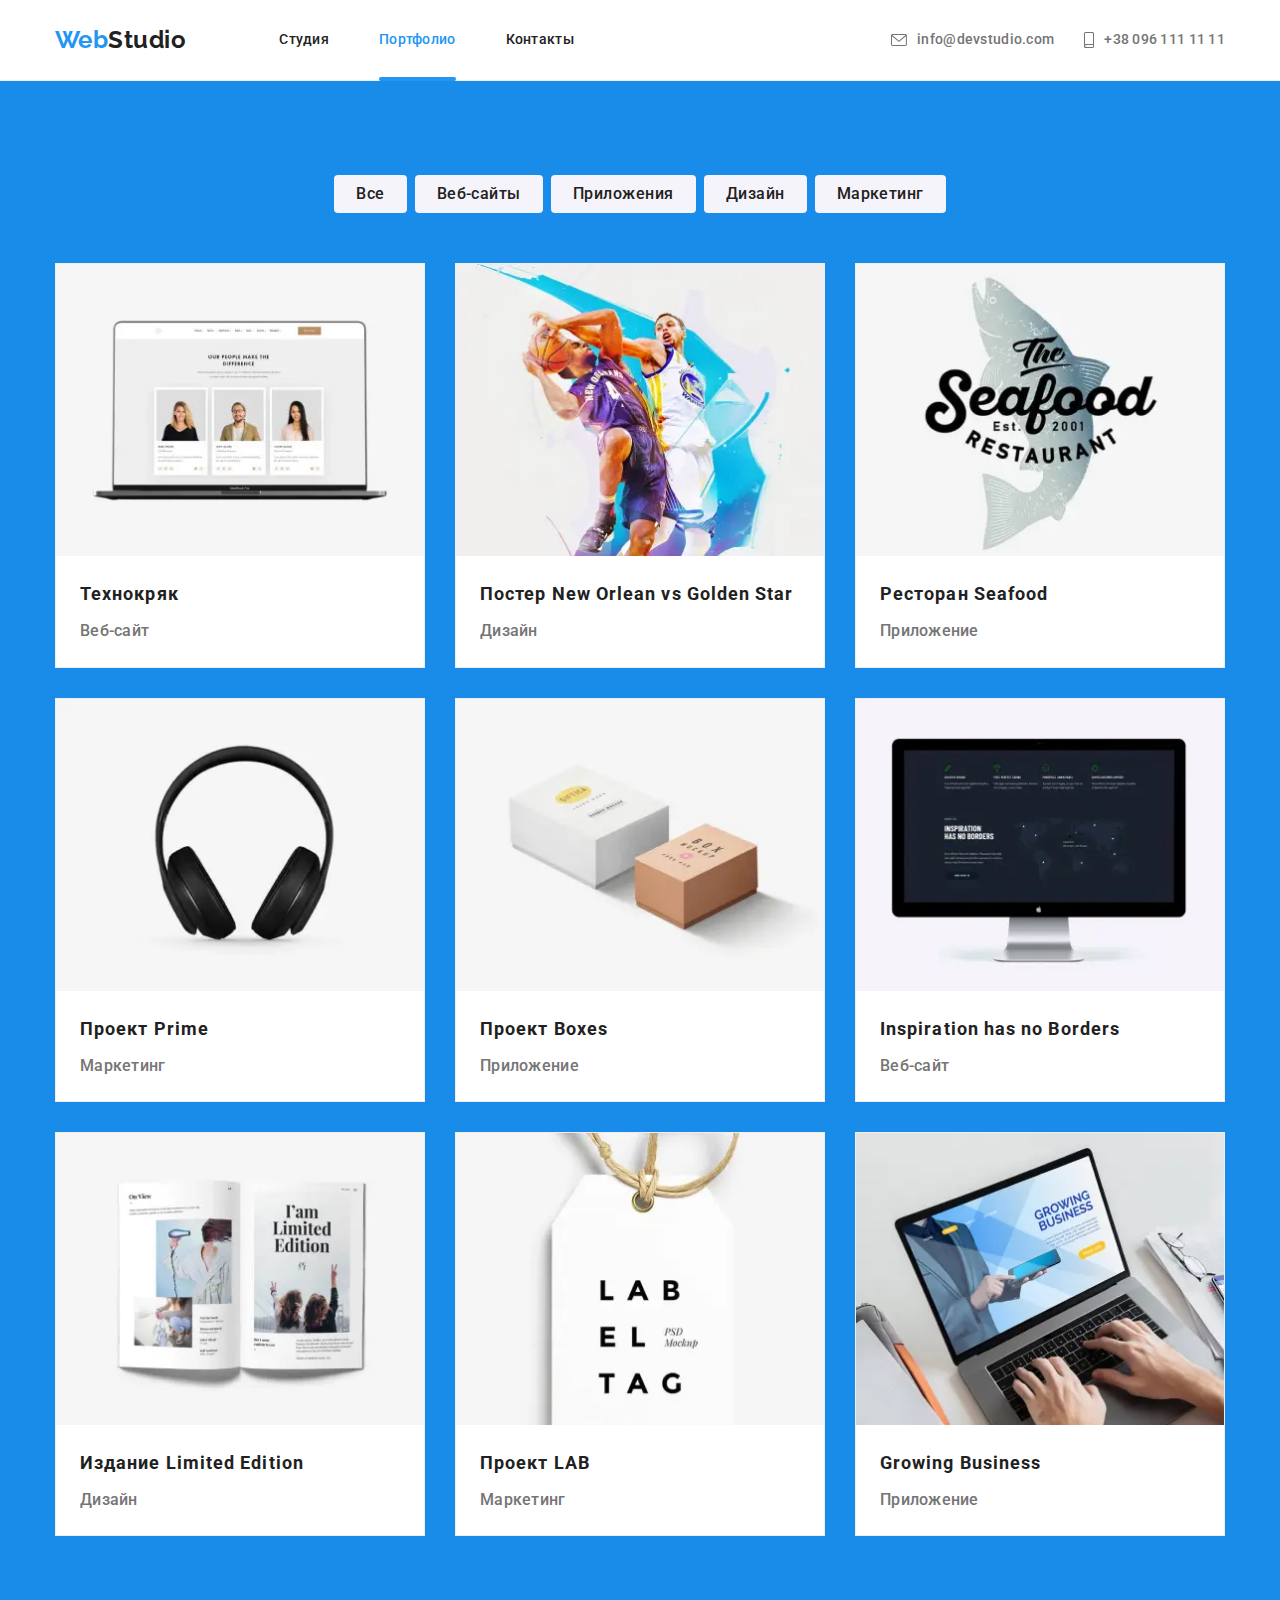
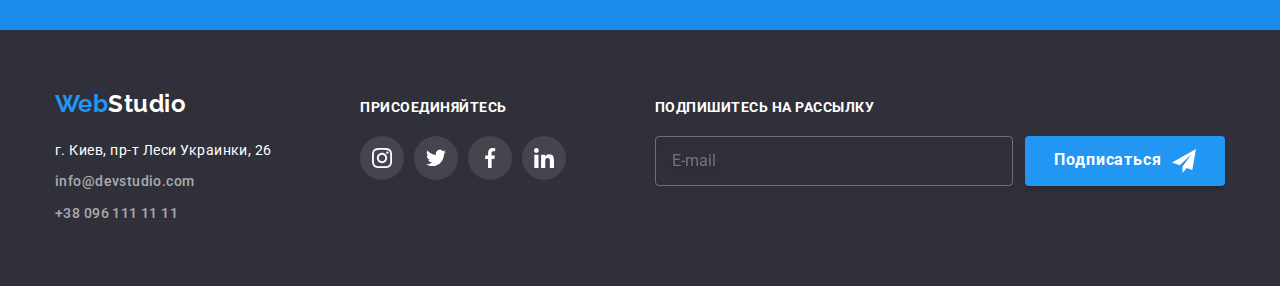
==== commit aa82f350: "adds snowflakes to portfolio" ====
--- a/portfolio.html
+++ b/portfolio.html
@@ -133,6 +133,18 @@
       <!-- Конец мобильного меню -->
     </header>
     <main class="main">
+      <div class="snowflakes" aria-hidden="true">
+        <div class="snowflake">❅</div>
+        <div class="snowflake">❅</div>
+        <div class="snowflake">❆</div>
+        <div class="snowflake">❄</div>
+        <div class="snowflake">❅</div>
+        <div class="snowflake">❆</div>
+        <div class="snowflake">❄</div>
+        <div class="snowflake">❅</div>
+        <div class="snowflake">❆</div>
+        <div class="snowflake">❄</div>
+      </div>
       <section class="portfolio">
         <div class="container">
           <h1 class="visually-hidden">Портфолио</h1>
--- a/css/main.min.css
+++ b/css/main.min.css
@@ -1 +1 @@
-.visually-hidden{position:absolute;white-space:nowrap;width:1px;height:1px;overflow:hidden;border:0;padding:0;clip:rect(0 0 0 0);-webkit-clip-path:inset(50%);clip-path:inset(50%);margin:-1px}.header-container{display:-webkit-box;display:-ms-flexbox;display:flex;-webkit-box-pack:justify;-ms-flex-pack:justify;justify-content:space-between;-webkit-box-align:center;-ms-flex-align:center;align-items:center}body{font-family:"Roboto",sans-serif;letter-spacing:.03em;color:#757575;background-color:#fff}body,h1,h2,h3,h4,p,ul,li{margin:0}ul{padding:0}button{cursor:pointer}img{display:block;max-width:100%;height:auto}.list{list-style-type:none}.link{text-decoration:none;font-weight:500;font-size:14px;line-height:1.14;letter-spacing:.02em;color:#212121;-webkit-transition-property:color;transition-property:color;-webkit-transition-duration:250ms;transition-duration:250ms;-webkit-transition-timing-function:cubic-bezier(0.4, 0, 0.2, 1);transition-timing-function:cubic-bezier(0.4, 0, 0.2, 1)}.link:hover,.link:focus{color:#2196f3}.button{display:block;min-width:200px;height:50px;background-color:#2196f3;-webkit-box-shadow:0px 4px 4px rgba(0,0,0,.15);box-shadow:0px 4px 4px rgba(0,0,0,.15);border-radius:4px;border-style:none;font-weight:700;font-size:16px;line-height:1.88;text-align:center;letter-spacing:.06em;color:#fff;-webkit-transition:background-color 250ms cubic-bezier(0.4, 0, 0.2, 1);transition:background-color 250ms cubic-bezier(0.4, 0, 0.2, 1)}.button:hover,.button:focus{background-color:#188ce8}.container{width:100%;margin:0 auto;padding-left:15px;padding-right:15px}@media screen and (min-width: 480px){.container{width:480px}}@media screen and (min-width: 768px){.container{width:768px}}@media screen and (min-width: 1200px){.container{width:1200px}}.section{padding-top:60px;padding-bottom:60px}@media screen and (min-width: 1200px){.section{padding-top:94px;padding-bottom:94px}}.section__title{margin-bottom:30px;font-weight:700;font-size:28px;line-height:1.18;text-align:center;color:#212121}@media screen and (min-width: 1200px){.section__title{margin-bottom:50px;font-weight:700;font-size:36px;line-height:1.16;text-align:center}}.burger-menu{display:-webkit-box;display:-ms-flexbox;display:flex;-webkit-box-pack:center;-ms-flex-pack:center;justify-content:center;-webkit-box-align:center;-ms-flex-align:center;align-items:center;width:40px;height:40px;border:none;background-color:transparent}.burger-menu .burger-menu__icon{fill:currentColor;-webkit-transition:fill 250ms cubic-bezier(0.4, 0, 0.2, 1);transition:fill 250ms cubic-bezier(0.4, 0, 0.2, 1)}.burger-menu:hover .burger-menu__icon,.burger-menu:focus .burger-menu__icon{fill:#2196f3}@media screen and (min-width: 768px){.burger-menu{display:none}}.social-list{display:-webkit-box;display:-ms-flexbox;display:flex;-webkit-box-pack:center;-ms-flex-pack:center;justify-content:center;-webkit-box-align:center;-ms-flex-align:center;align-items:center}.social-list__item{width:44px;height:44px;margin-right:10px}.social-list__item:last-child{margin-right:0}.social-list__link{width:100%;height:100%;display:-webkit-box;display:-ms-flexbox;display:flex;-webkit-box-pack:center;-ms-flex-pack:center;justify-content:center;-webkit-box-align:center;-ms-flex-align:center;align-items:center;border-radius:50%;background-color:#fff;-webkit-transition:background-color 250ms cubic-bezier(0.4, 0, 0.2, 1);transition:background-color 250ms cubic-bezier(0.4, 0, 0.2, 1)}.social-list__link:hover,.social-list__link:focus{background-color:#2196f3}.social-list__link:hover .social-list__icon,.social-list__link:focus .social-list__icon{fill:#fff}.social-list__icon{width:20px;height:20px;fill:#afb1b8;-webkit-transition:fill 250ms cubic-bezier(0.4, 0, 0.2, 1);transition:fill 250ms cubic-bezier(0.4, 0, 0.2, 1)}.logo{display:inline-block;font-family:Raleway,sans-serif;font-weight:700;font-size:24px;line-height:1.17;text-decoration:none}.logo .logo-web{color:#2196f3}.header__logo{color:#212121;padding-top:16px;padding-bottom:16px}@media screen and (min-width: 1200px){.header__logo{margin-right:93px}}.footer__logo{display:block;margin-bottom:20px;text-align:center;color:#fff}@media screen and (min-width: 1200px){.footer__logo{text-align:left}}.nav{display:none}@media screen and (min-width: 768px){.nav{display:-webkit-box;display:-ms-flexbox;display:flex;-webkit-box-pack:center;-ms-flex-pack:center;justify-content:center;-webkit-box-align:center;-ms-flex-align:center;align-items:center}}.nav__list{display:-webkit-box;display:-ms-flexbox;display:flex}.nav__item:not(:last-child){margin-right:50px}.nav__link{display:block;padding-top:32px;padding-bottom:32px}.nav__link.current{position:relative;color:#2196f3}.nav__link.current::after{content:"";position:absolute;left:0;bottom:-1px;display:block;width:100%;height:4px;background-color:#2196f3;border-radius:2px}.contact{display:none}@media screen and (min-width: 768px){.contact{display:-webkit-box;display:-ms-flexbox;display:flex;-webkit-box-orient:vertical;-webkit-box-direction:normal;-ms-flex-direction:column;flex-direction:column;-webkit-box-align:start;-ms-flex-align:start;align-items:start}}@media screen and (min-width: 1200px){.contact{display:-webkit-box;display:-ms-flexbox;display:flex;-webkit-box-orient:horizontal;-webkit-box-direction:normal;-ms-flex-direction:row;flex-direction:row;margin-left:auto}}@media screen and (min-width: 1200px){.contact__item:not(:last-child){margin-right:30px}}.contact__link{display:-webkit-box;display:-ms-flexbox;display:flex;-webkit-box-pack:center;-ms-flex-pack:center;justify-content:center;-webkit-box-align:center;-ms-flex-align:center;align-items:center;color:#757575;padding-top:5px;padding-bottom:5px}.contact__link:hover .contact__icon,.contact__link:focus .contact__icon{fill:#2196f3}.contact__icon{-webkit-transition:fill 250ms cubic-bezier(0.4, 0, 0.2, 1);transition:fill 250ms cubic-bezier(0.4, 0, 0.2, 1)}.contact__icon.envelope{width:14px;height:10px;margin-right:8px;fill:currentColor}@media screen and (min-width: 1200px){.contact__icon.envelope{width:16px;height:12px;margin-right:10px}}.contact__icon.smartphone{width:10px;height:14px;margin-right:8px;fill:currentColor}@media screen and (min-width: 1200px){.contact__icon.smartphone{width:10px;height:16px;margin-right:10px}}.mob-menu{position:fixed;top:0;left:0;background-color:#fff;width:100vw;height:100vh;z-index:20}.mob-menu.is-hidden{visibility:hidden;opacity:0;pointer-events:none}.mob-menu__container{position:relative;display:-webkit-box;display:-ms-flexbox;display:flex;-webkit-box-orient:vertical;-webkit-box-direction:normal;-ms-flex-direction:column;flex-direction:column;-webkit-box-pack:justify;-ms-flex-pack:justify;justify-content:space-between;height:100%;padding-top:48px;padding-bottom:48px;padding-left:40px;padding-right:40px}.mob-menu__button--close{position:absolute;right:15px;top:10px;display:-webkit-box;display:-ms-flexbox;display:flex;-webkit-box-pack:center;-ms-flex-pack:center;justify-content:center;-webkit-box-align:center;-ms-flex-align:center;align-items:center;width:40px;height:40px;border:none;background-color:transparent}.mob-menu__button--close .mob-menu__icon{fill:currentColor;-webkit-transition:fill 250ms cubic-bezier(0.4, 0, 0.2, 1);transition:fill 250ms cubic-bezier(0.4, 0, 0.2, 1)}.mob-menu__button--close:hover .mob-menu__icon,.mob-menu__button--close:focus .mob-menu__icon{fill:#2196f3}.mob-menu__item:not(:last-child){margin-bottom:32px}.mob-menu__link{display:block;font-size:40px;line-height:1.18;color:#212121}.mob-menu__contacts-box{margin-top:auto}.mob-contacts{margin-bottom:64px}.mob-contacts__item:not(:last-child){margin-bottom:32px}.mob-contacts__link{font-size:24px;line-height:1.17;color:#757575}.mob-contacts__link--highlighted{font-size:34px;line-height:1,18;color:#2196f3}@media screen and (min-width: 320px)and (max-width: 380px){.mob-contacts__link--highlighted{font-size:26px}}.mob-social{display:-webkit-box;display:-ms-flexbox;display:flex}.mob-social__item:not(:last-child){padding-right:10px;border-right:1px solid rgba(33,33,33,.2);margin-right:10px}.mob-social__link{font-size:4vw;line-height:1.22;color:#2196f3}.footer-contacts{text-align:center;margin-bottom:60px}@media screen and (min-width: 1200px){.footer-contacts{text-align:left;margin-bottom:0}}.footer-contacts__adress{display:block;margin-bottom:8px;text-decoration:none;font-style:normal;font-size:14px;line-height:1.71;color:#fff}.footer-contacts__item:not(:last-child){margin-bottom:8px}.footer-contacts__link{line-height:1.71;letter-spacing:.03em;color:rgba(255,255,255,.6)}.footer-social{display:inline-block}.footer__text--inviting{display:block;margin-bottom:20px;font-weight:700;font-size:14px;text-align:center;text-transform:uppercase;color:#fff}@media screen and (min-width: 1200px){.footer__text--inviting{text-align:left}}.footer-social__list{display:-webkit-box;display:-ms-flexbox;display:flex;-webkit-box-pack:center;-ms-flex-pack:center;justify-content:center;-webkit-box-align:center;-ms-flex-align:center;align-items:center;margin-bottom:60px}@media screen and (min-width: 1200px){.footer-social__list{margin-bottom:0px}}.footer-social__item{width:44px;height:44px;margin-right:10px}.footer-social__item:last-child{margin-right:0}.footer-social__link{width:100%;height:100%;display:-webkit-box;display:-ms-flexbox;display:flex;-webkit-box-pack:center;-ms-flex-pack:center;justify-content:center;-webkit-box-align:center;-ms-flex-align:center;align-items:center;border-radius:50%;background:rgba(255,255,255,.1);-webkit-transition:background-color 250ms cubic-bezier(0.4, 0, 0.2, 1);transition:background-color 250ms cubic-bezier(0.4, 0, 0.2, 1)}.footer-social__link:hover,.footer-social__link:focus{background-color:#2196f3}.footer-social__icon{width:20px;height:20px;fill:#fff}.footer-form{width:100%}@media screen and (min-width: 1200px){.footer-form{width:570px}}.footer-form{text-align:center}@media screen and (min-width: 1200px){.footer-form__envelop{display:-webkit-box;display:-ms-flexbox;display:flex}}.footer-form__input{display:block;width:100%;height:50px;padding:15px 16px;margin-bottom:20px;font-size:16px;line-height:1.25;color:rgba(255,255,255,.6);background-color:inherit;border:1px solid rgba(255,255,255,.3);-webkit-filter:drop-shadow(0px 4px 4px rgba(0, 0, 0, 0.15));filter:drop-shadow(0px 4px 4px rgba(0, 0, 0, 0.15));border-radius:4px}@media screen and (min-width: 768px){.footer-form__input{margin-left:auto;margin-right:auto;width:450px}}@media screen and (min-width: 1200px){.footer-form__input{width:358px;margin-right:12px;margin-bottom:0}}.footer-form__button{display:-webkit-inline-box;display:-ms-inline-flexbox;display:inline-flex;-webkit-box-pack:center;-ms-flex-pack:center;justify-content:center;-webkit-box-align:center;-ms-flex-align:center;align-items:center}.footer-form__button::after{content:"";margin-left:10px;width:24px;height:24px;background-image:url(../images/icon-send.svg)}.backdrop{position:fixed;top:0;left:0;width:100vw;height:100vh;z-index:50;padding-right:15px;padding-left:15px;background-color:rgba(0,0,0,.2);visibility:visible;opacity:1;-webkit-transition:opacity 250ms cubic-bezier(0.4, 0, 0.2, 1),visibility 250ms cubic-bezier(0.4, 0, 0.2, 1);transition:opacity 250ms cubic-bezier(0.4, 0, 0.2, 1),visibility 250ms cubic-bezier(0.4, 0, 0.2, 1)}.backdrop.is-hidden{visibility:hidden;opacity:0;pointer-events:none}.modal{position:absolute;top:50%;left:50%;min-width:450px;min-height:609px;padding:40px;background-color:#fff;-webkit-box-shadow:0px 1px 3px rgba(0,0,0,.12),0px 1px 1px rgba(0,0,0,.14),0px 2px 1px rgba(0,0,0,.2);box-shadow:0px 1px 3px rgba(0,0,0,.12),0px 1px 1px rgba(0,0,0,.14),0px 2px 1px rgba(0,0,0,.2);border-radius:4px;-webkit-transform:translate(-50%, -50%) scale(1);transform:translate(-50%, -50%) scale(1);-webkit-transition:-webkit-transform 250ms cubic-bezier(0.4, 0, 0.2, 1);transition:-webkit-transform 250ms cubic-bezier(0.4, 0, 0.2, 1);transition:transform 250ms cubic-bezier(0.4, 0, 0.2, 1);transition:transform 250ms cubic-bezier(0.4, 0, 0.2, 1), -webkit-transform 250ms cubic-bezier(0.4, 0, 0.2, 1)}@media screen and (min-width: 1200px){.modal{min-width:528px;min-height:581px}}.btn-close{position:absolute;top:8px;right:8px;display:-webkit-box;display:-ms-flexbox;display:flex;-webkit-box-pack:center;-ms-flex-pack:center;justify-content:center;-webkit-box-align:center;-ms-flex-align:center;align-items:center;width:30px;height:30px;background-color:#fff;border:1px solid rgba(0,0,0,.1);border-radius:50%;-webkit-transition:fill 250ms cubic-bezier(0.4, 0, 0.2, 1);transition:fill 250ms cubic-bezier(0.4, 0, 0.2, 1)}.btn-close:hover .btn-close__icon,.btn-close:focus .btn-close__icon{fill:#2196f3}.btn-close__icon{fill:#000;width:18px;height:18px}.form__title{display:block;margin-bottom:12px;font-weight:700;font-size:20px;line-height:1.15;text-align:center;color:#212121}.form__field{margin-bottom:10px}.form__field:nth-child(5){margin-bottom:20px}.form__label{margin-bottom:4px;font-size:12px;line-height:1.17;letter-spacing:.01em}.form__box{position:relative}.form__input{width:100%;padding:11px 42px;border:1px solid rgba(33,33,33,.2);border-radius:4px;-webkit-transition:border-color 250ms cubic-bezier(0.4, 0, 0.2, 1);transition:border-color 250ms cubic-bezier(0.4, 0, 0.2, 1)}.form__input:focus,.form__input:hover{outline:none;border-color:#2196f3}.form__icon{position:absolute;width:18px;height:18px;left:12px;top:50%;-webkit-transform:translateY(-50%);transform:translateY(-50%);-webkit-transition:fill 250ms cubic-bezier(0.4, 0, 0.2, 1);transition:fill 250ms cubic-bezier(0.4, 0, 0.2, 1)}.form__input:hover+.form__icon,.form__input:focus+.form__icon{fill:#2196f3}.form__message{width:100%;height:120px;padding:12px 16px;border:1px solid rgba(33,33,33,.2);border-radius:4px;resize:none;-webkit-transition:border-color 250ms cubic-bezier(0.4, 0, 0.2, 1);transition:border-color 250ms cubic-bezier(0.4, 0, 0.2, 1)}.form__message:hover,.form__message:focus{outline:none;border-color:#2196f3}.form__message::-webkit-input-placeholder{font-size:12px;line-height:1.17;letter-spacing:.01em;color:rgba(117,117,117,.5)}.form__message::-moz-placeholder{font-size:12px;line-height:1.17;letter-spacing:.01em;color:rgba(117,117,117,.5)}.form__message:-ms-input-placeholder{font-size:12px;line-height:1.17;letter-spacing:.01em;color:rgba(117,117,117,.5)}.form__message::-ms-input-placeholder{font-size:12px;line-height:1.17;letter-spacing:.01em;color:rgba(117,117,117,.5)}.form__message::placeholder{font-size:12px;line-height:1.17;letter-spacing:.01em;color:rgba(117,117,117,.5)}.checkbox__label{display:-webkit-box;display:-ms-flexbox;display:flex;-webkit-box-pack:center;-ms-flex-pack:center;justify-content:center;-webkit-box-align:center;-ms-flex-align:center;align-items:center;margin-bottom:30px;font-size:12px;line-height:1.71px}@media screen and (min-width: 1200px){.checkbox__label{font-size:14px}}.checkbox__label::before{content:"";display:block;width:16px;height:15px;margin-right:8px;background-image:url(../images/checkbox-off.svg);cursor:pointer}.checkbox__input:checked+.checkbox__label::before{background-image:url(../images/icon-check.svg)}.form__policy{position:relative;font-size:10px;line-height:1.71;text-decoration:none;color:#2196f3}@media screen and (min-width: 1200px){.form__policy{font-size:14px}}.form__policy::after{content:"";position:absolute;left:0;bottom:3px;width:100%;height:1px;background-color:#2196f3}.form-button{margin:0 auto}.hero{width:100%;padding-top:118px;padding-bottom:118px;margin-right:auto;margin-left:auto;background-color:#2f303a;background-image:-webkit-gradient(linear, left top, right top, from(rgba(47, 48, 58, 0.4)), color-stop(40%, rgba(47, 48, 58, 0.4))),url(" ../images/hero-bg/hero-mobile.jpg");background-image:linear-gradient(to right, rgba(47, 48, 58, 0.4), rgba(47, 48, 58, 0.4) 40%),url(" ../images/hero-bg/hero-mobile.jpg");background-repeat:no-repeat;background-position:center;background-size:cover;max-width:480px;height:400px}@media screen and (min-device-pixel-ratio: 2),(-webkit-min-device-pixel-ratio: 2),(min-resolution: 192dpi),(min-resolution: 2dppx){.hero{background-image:-webkit-gradient(linear, left top, right top, from(rgba(47, 48, 58, 0.4)), color-stop(40%, rgba(47, 48, 58, 0.4))),url("../images/hero-bg/hero-mobile@2x.jpg");background-image:linear-gradient(to right, rgba(47, 48, 58, 0.4), rgba(47, 48, 58, 0.4) 40%),url("../images/hero-bg/hero-mobile@2x.jpg")}}@media screen and (min-width: 481px){.hero{background-image:-webkit-gradient(linear, left top, right top, from(rgba(47, 48, 58, 0.4)), color-stop(40%, rgba(47, 48, 58, 0.4))),url("../images/hero-bg/hero-tablet.jpg");background-image:linear-gradient(to right, rgba(47, 48, 58, 0.4), rgba(47, 48, 58, 0.4) 40%),url("../images/hero-bg/hero-tablet.jpg");max-width:768px}}@media screen and (min-width: 481px)and (min-device-pixel-ratio: 2),screen and (min-width: 481px)and (-webkit-min-device-pixel-ratio: 2),screen and (min-width: 481px)and (min-resolution: 192dpi),screen and (min-width: 481px)and (min-resolution: 2dppx){.hero{background-image:-webkit-gradient(linear, left top, right top, from(rgba(47, 48, 58, 0.4)), color-stop(40%, rgba(47, 48, 58, 0.4))),url("../images/hero-bg/hero-tablet@2x.jpg");background-image:linear-gradient(to right, rgba(47, 48, 58, 0.4), rgba(47, 48, 58, 0.4) 40%),url("../images/hero-bg/hero-tablet@2x.jpg")}}@media screen and (min-width: 769px){.hero{padding-top:200px;padding-bottom:200px;background-image:-webkit-gradient(linear, left top, right top, from(rgba(47, 48, 58, 0.4)), color-stop(40%, rgba(47, 48, 58, 0.4))),url("../images/hero-bg/hero-desctop.jpg");background-image:linear-gradient(to right, rgba(47, 48, 58, 0.4), rgba(47, 48, 58, 0.4) 40%),url("../images/hero-bg/hero-desctop.jpg");max-width:1600px;height:600px}}@media screen and (min-width: 769px)and (min-device-pixel-ratio: 2),screen and (min-width: 769px)and (-webkit-min-device-pixel-ratio: 2),screen and (min-width: 769px)and (min-resolution: 192dpi),screen and (min-width: 769px)and (min-resolution: 2dppx){.hero{background-image:-webkit-gradient(linear, left top, right top, from(rgba(47, 48, 58, 0.4)), color-stop(40%, rgba(47, 48, 58, 0.4))),url("../images/hero-bg/hero-desctop@2x.jpg");background-image:linear-gradient(to right, rgba(47, 48, 58, 0.4), rgba(47, 48, 58, 0.4) 40%),url("../images/hero-bg/hero-desctop@2x.jpg")}}.hero__title{margin-left:auto;margin-right:auto;margin-bottom:30px;font-weight:900;font-size:26px;line-height:1.62;text-align:center;letter-spacing:.06em;text-transform:uppercase;color:#fff}@media screen and (min-width: 480px){.hero__title{max-width:360px}}@media screen and (min-width: 1200px){.hero__title{max-width:696px;font-size:44px;line-height:1.36}}.hero__button{margin-left:auto;margin-right:auto}.features__list{margin-bottom:-30px}@media screen and (min-width: 768px){.features__list{display:-webkit-box;display:-ms-flexbox;display:flex;-ms-flex-wrap:wrap;flex-wrap:wrap;margin-left:-30px}}.features__item{width:100%}.features__item:not(:last-child){margin-bottom:30px}@media screen and (min-width: 768px){.features__item{-ms-flex-preferred-size:calc(100% / 2 - 30px);flex-basis:calc(100% / 2 - 30px);margin-left:30px}}@media screen and (min-width: 1200px){.features__item{-ms-flex-preferred-size:calc(100% / 4 - 30px);flex-basis:calc(100% / 4 - 30px);margin-left:30px}}.features__image{position:relative;width:100%;height:120px;background-color:#f5f4fa}.features__icon{position:absolute;top:50%;left:50%;-webkit-transform:translate(-50%, -50%);transform:translate(-50%, -50%);width:70px;height:70px}.features__title{margin-bottom:10px;padding-top:30px;font-weight:700;font-size:14px;line-height:1.14;text-transform:uppercase;text-align:center;color:#212121}@media screen and (min-width: 768px){.features__title{text-align:left}}.features__descr{font-size:14px;line-height:1.71}.works{display:none}@media screen and (min-width: 1200px){.works{display:block;padding-top:0px;padding-bottom:94px}}.works__list{display:-webkit-box;display:-ms-flexbox;display:flex;-ms-flex-wrap:wrap;flex-wrap:wrap;margin-left:-30px}.works__item{position:relative;-ms-flex-preferred-size:calc(100% / 3 - 30px);flex-basis:calc(100% / 3 - 30px);margin-left:30px}.works__decs{position:absolute;width:370px;height:70px;left:0;bottom:0;display:-webkit-box;display:-ms-flexbox;display:flex;-webkit-box-pack:center;-ms-flex-pack:center;justify-content:center;-webkit-box-align:center;-ms-flex-align:center;align-items:center;background-color:rgba(47,48,58,.8);font-weight:700;font-size:14px;line-height:1.14;text-transform:uppercase;text-align:center;color:#fff}.teem{background-color:#f5f4fa}@media screen and (min-width: 768px){.team__list{display:-webkit-box;display:-ms-flexbox;display:flex;-ms-flex-wrap:wrap;flex-wrap:wrap;margin-left:-30px;margin-bottom:-30px}}.team__item{margin-bottom:30px;-webkit-box-shadow:0px 1px 3px rgba(0,0,0,.12),0px 1px 1px rgba(0,0,0,.14),0px 2px 1px rgba(0,0,0,.2);box-shadow:0px 1px 3px rgba(0,0,0,.12),0px 1px 1px rgba(0,0,0,.14),0px 2px 1px rgba(0,0,0,.2);border-radius:0px 0px 4px 4px}@media screen and (min-width: 768px){.team__item{-ms-flex-preferred-size:calc(100% / 2 - 30px);flex-basis:calc(100% / 2 - 30px);margin-left:30px}}@media screen and (min-width: 1200px){.team__item{-ms-flex-preferred-size:calc(100% / 4 - 30px);flex-basis:calc(100% / 4 - 30px);margin-left:30px}}.team__box{padding-top:30px;padding-bottom:24px;background-color:#fff}@media screen and (min-width: 1200px){.team__box{padding-bottom:30px}}.team__title{margin-bottom:10px;font-weight:500;font-size:16px;line-height:1.19;text-align:center;color:#212121}.team__desc{margin-bottom:16px;font-size:16px;line-height:1.19;text-align:center;color:#757575}.clients__list{display:-webkit-box;display:-ms-flexbox;display:flex;-ms-flex-wrap:wrap;flex-wrap:wrap;margin-left:-30px;margin-bottom:-30px}.clients__item{-ms-flex-preferred-size:calc(100% / 2 - 30px);flex-basis:calc(100% / 2 - 30px);margin-left:30px;margin-bottom:30px;height:92px}@media screen and (min-width: 768px){.clients__item{-ms-flex-preferred-size:calc(100% / 3 - 30px);flex-basis:calc(100% / 3 - 30px)}}@media screen and (min-width: 1200px){.clients__item{-ms-flex-preferred-size:calc(100% / 6 - 30px);flex-basis:calc(100% / 6 - 30px)}}.clients__link{display:-webkit-box;display:-ms-flexbox;display:flex;-webkit-box-pack:center;-ms-flex-pack:center;justify-content:center;-webkit-box-align:center;-ms-flex-align:center;align-items:center;width:100%;height:100%;border:1px solid #afb1b8;border-radius:4px;-webkit-transition:border 250ms cubic-bezier(0.4, 0, 0.2, 1);transition:border 250ms cubic-bezier(0.4, 0, 0.2, 1)}.clients__link:hover,.clients__link:focus{border:1px solid #2196f3}.clients__link:hover .clients__icon,.clients__link:focus .clients__icon{fill:#2196f3}.clients__icon{width:106px;height:60px;fill:#afb1b8;-webkit-transition:fill 250ms cubic-bezier(0.4, 0, 0.2, 1);transition:fill 250ms cubic-bezier(0.4, 0, 0.2, 1)}.header{border-bottom:1px solid #ececec}@media screen and (min-width: 1200px){.header-container{display:-webkit-box;display:-ms-flexbox;display:flex;-webkit-box-pack:center;-ms-flex-pack:center;justify-content:center;-webkit-box-align:center;-ms-flex-align:center;align-items:center}}.footer{padding-top:60px;padding-bottom:60px;background-color:#2f303a}.footer-container{text-align:center}@media screen and (min-width: 768px){.footer-container{display:-webkit-box;display:-ms-flexbox;display:flex;-ms-flex-wrap:wrap;flex-wrap:wrap;-ms-flex-pack:distribute;justify-content:space-around}}@media screen and (min-width: 1200px){.footer-container{display:-webkit-box;display:-ms-flexbox;display:flex;-webkit-box-pack:justify;-ms-flex-pack:justify;justify-content:space-between;-webkit-box-align:baseline;-ms-flex-align:baseline;align-items:baseline}}.portfolio{padding-top:60px;padding-bottom:60px}@media screen and (min-width: 1200px){.portfolio{padding-top:94px;padding-bottom:94px}}.portfolio__filter{display:-webkit-box;display:-ms-flexbox;display:flex;-webkit-box-align:center;-ms-flex-align:center;align-items:center;-webkit-box-pack:start;-ms-flex-pack:start;justify-content:flex-start;-ms-flex-wrap:wrap;flex-wrap:wrap;padding-bottom:40px}@media screen and (min-width: 768px){.portfolio__filter{-ms-flex-wrap:nowrap;flex-wrap:nowrap;-webkit-box-pack:center;-ms-flex-pack:center;justify-content:center;padding-bottom:30px}}@media screen and (min-width: 1200px){.portfolio__filter{padding-bottom:50px}}.filter{margin-bottom:-15px}@media screen and (min-width: 768px){.filter{margin-bottom:0}}.filter__item{margin-bottom:15px}.filter__item:not(:last-child){margin-right:8px}@media screen and (min-width: 768px){.filter__item{margin-bottom:0}}.filter__button{padding:6px 22px;font-weight:500;font-size:16px;line-height:1.63;text-align:center;letter-spacing:.03em;border-radius:4px;border-style:none;background:#f5f4fa;color:#212121;-webkit-transition-property:background-color,color,-webkit-box-shadow;transition-property:background-color,color,-webkit-box-shadow;transition-property:background-color,box-shadow,color;transition-property:background-color,box-shadow,color,-webkit-box-shadow;-webkit-transition-duration:250ms;transition-duration:250ms;-webkit-transition-timing-function:cubic-bezier(0.4, 0, 0.2, 1);transition-timing-function:cubic-bezier(0.4, 0, 0.2, 1)}.filter__button:hover,.filter__button:focus{background-color:#2196f3;-webkit-box-shadow:0px 3px 1px rgba(0,0,0,.1),0px 1px 2px rgba(0,0,0,.08),0px 2px 2px rgba(0,0,0,.12);box-shadow:0px 3px 1px rgba(0,0,0,.1),0px 1px 2px rgba(0,0,0,.08),0px 2px 2px rgba(0,0,0,.12);color:#fff}.portfolio__list{margin-bottom:-30px}@media screen and (min-width: 768px){.portfolio__list{display:-webkit-box;display:-ms-flexbox;display:flex;-ms-flex-wrap:wrap;flex-wrap:wrap;margin-left:-30px}}.portfolio__item{margin-bottom:30px;border:1px solid #eee}@media screen and (min-width: 768px){.portfolio__item{-ms-flex-preferred-size:calc(100% / 2 - 30px);flex-basis:calc(100% / 2 - 30px);margin-left:30px}}@media screen and (min-width: 1200px){.portfolio__item{-ms-flex-preferred-size:calc(100% / 3 - 30px);flex-basis:calc(100% / 3 - 30px)}}.portfolio__link{display:block;-webkit-transition:-webkit-box-shadow 250ms cubic-bezier(0.4, 0, 0.2, 1);transition:-webkit-box-shadow 250ms cubic-bezier(0.4, 0, 0.2, 1);transition:box-shadow 250ms cubic-bezier(0.4, 0, 0.2, 1);transition:box-shadow 250ms cubic-bezier(0.4, 0, 0.2, 1), -webkit-box-shadow 250ms cubic-bezier(0.4, 0, 0.2, 1)}.portfolio__link:hover,.portfolio__link:focus{-webkit-box-shadow:0px 1px 1px rgba(0,0,0,.12),0px 4px 4px rgba(0,0,0,.06),1px 4px 6px rgba(0,0,0,.16);box-shadow:0px 1px 1px rgba(0,0,0,.12),0px 4px 4px rgba(0,0,0,.06),1px 4px 6px rgba(0,0,0,.16)}.portfolio__box{position:relative}.portfolio__desc{position:absolute;width:100%;height:100%;top:50%;left:0;display:-webkit-box;display:-ms-flexbox;display:flex;-webkit-box-pack:center;-ms-flex-pack:center;justify-content:center;-webkit-box-align:center;-ms-flex-align:center;align-items:center;padding-left:24px;padding-right:24px;background-color:rgba(33,150,243,.9);font-size:18px;line-height:1.56;color:#fff;opacity:0;-webkit-transition:opacity 250ms cubic-bezier(0.4, 0, 0.2, 1),top 250ms cubic-bezier(0.4, 0, 0.2, 1);transition:opacity 250ms cubic-bezier(0.4, 0, 0.2, 1),top 250ms cubic-bezier(0.4, 0, 0.2, 1)}.portfolio__link:focus .portfolio__desc,.portfolio__link:hover .portfolio__desc{opacity:1;top:0;left:0}.portfolio__card{padding:20px 24px}.portfolio__name{margin-bottom:4px;font-weight:700;font-size:18px;line-height:2;letter-spacing:.06em;color:#212121}.portfolio__text{font-size:16px;line-height:1.88;color:#757575}/*# sourceMappingURL=main.min.css.map */+.visually-hidden{position:absolute;white-space:nowrap;width:1px;height:1px;overflow:hidden;border:0;padding:0;clip:rect(0 0 0 0);-webkit-clip-path:inset(50%);clip-path:inset(50%);margin:-1px}.header-container{display:-webkit-box;display:-ms-flexbox;display:flex;-webkit-box-pack:justify;-ms-flex-pack:justify;justify-content:space-between;-webkit-box-align:center;-ms-flex-align:center;align-items:center}body{font-family:"Roboto",sans-serif;letter-spacing:.03em;color:#757575;background-color:#fff}body,h1,h2,h3,h4,p,ul,li{margin:0}ul{padding:0}button{cursor:pointer}img{display:block;max-width:100%;height:auto}.list{list-style-type:none}.link{text-decoration:none;font-weight:500;font-size:14px;line-height:1.14;letter-spacing:.02em;color:#212121;-webkit-transition-property:color;transition-property:color;-webkit-transition-duration:250ms;transition-duration:250ms;-webkit-transition-timing-function:cubic-bezier(0.4, 0, 0.2, 1);transition-timing-function:cubic-bezier(0.4, 0, 0.2, 1)}.link:hover,.link:focus{color:#2196f3}.snow{position:fixed;top:0;left:0;right:0;bottom:0;z-index:1;pointer-events:none}.button{display:block;min-width:200px;height:50px;background-color:#2196f3;-webkit-box-shadow:0px 4px 4px rgba(0,0,0,.15);box-shadow:0px 4px 4px rgba(0,0,0,.15);border-radius:4px;border-style:none;font-weight:700;font-size:16px;line-height:1.88;text-align:center;letter-spacing:.06em;color:#fff;-webkit-transition:background-color 250ms cubic-bezier(0.4, 0, 0.2, 1);transition:background-color 250ms cubic-bezier(0.4, 0, 0.2, 1)}.button:hover,.button:focus{background-color:#188ce8}.container{width:100%;margin:0 auto;padding-left:15px;padding-right:15px}@media screen and (min-width: 480px){.container{width:480px}}@media screen and (min-width: 768px){.container{width:768px}}@media screen and (min-width: 1200px){.container{width:1200px}}.section{padding-top:60px;padding-bottom:60px}@media screen and (min-width: 1200px){.section{padding-top:94px;padding-bottom:94px}}.section__title{margin-bottom:30px;font-weight:700;font-size:28px;line-height:1.18;text-align:center;color:#212121}@media screen and (min-width: 1200px){.section__title{margin-bottom:50px;font-weight:700;font-size:36px;line-height:1.16;text-align:center}}.burger-menu{display:-webkit-box;display:-ms-flexbox;display:flex;-webkit-box-pack:center;-ms-flex-pack:center;justify-content:center;-webkit-box-align:center;-ms-flex-align:center;align-items:center;width:40px;height:40px;border:none;background-color:transparent}.burger-menu .burger-menu__icon{fill:currentColor;-webkit-transition:fill 250ms cubic-bezier(0.4, 0, 0.2, 1);transition:fill 250ms cubic-bezier(0.4, 0, 0.2, 1)}.burger-menu:hover .burger-menu__icon,.burger-menu:focus .burger-menu__icon{fill:#2196f3}@media screen and (min-width: 768px){.burger-menu{display:none}}.social-list{display:-webkit-box;display:-ms-flexbox;display:flex;-webkit-box-pack:center;-ms-flex-pack:center;justify-content:center;-webkit-box-align:center;-ms-flex-align:center;align-items:center}.social-list__item{width:44px;height:44px;margin-right:10px}.social-list__item:last-child{margin-right:0}.social-list__link{width:100%;height:100%;display:-webkit-box;display:-ms-flexbox;display:flex;-webkit-box-pack:center;-ms-flex-pack:center;justify-content:center;-webkit-box-align:center;-ms-flex-align:center;align-items:center;border-radius:50%;background-color:#fff;-webkit-transition:background-color 250ms cubic-bezier(0.4, 0, 0.2, 1);transition:background-color 250ms cubic-bezier(0.4, 0, 0.2, 1)}.social-list__link:hover,.social-list__link:focus{background-color:#2196f3}.social-list__link:hover .social-list__icon,.social-list__link:focus .social-list__icon{fill:#fff}.social-list__icon{width:20px;height:20px;fill:#afb1b8;-webkit-transition:fill 250ms cubic-bezier(0.4, 0, 0.2, 1);transition:fill 250ms cubic-bezier(0.4, 0, 0.2, 1)}.logo{display:inline-block;font-family:Raleway,sans-serif;font-weight:700;font-size:24px;line-height:1.17;text-decoration:none}.logo .logo-web{color:#2196f3}.header__logo{color:#212121;padding-top:16px;padding-bottom:16px}@media screen and (min-width: 1200px){.header__logo{margin-right:93px}}.footer__logo{display:block;margin-bottom:20px;text-align:center;color:#fff}@media screen and (min-width: 1200px){.footer__logo{text-align:left}}.nav{display:none}@media screen and (min-width: 768px){.nav{display:-webkit-box;display:-ms-flexbox;display:flex;-webkit-box-pack:center;-ms-flex-pack:center;justify-content:center;-webkit-box-align:center;-ms-flex-align:center;align-items:center}}.nav__list{display:-webkit-box;display:-ms-flexbox;display:flex}.nav__item:not(:last-child){margin-right:50px}.nav__link{display:block;padding-top:32px;padding-bottom:32px}.nav__link.current{position:relative;color:#2196f3}.nav__link.current::after{content:"";position:absolute;left:0;bottom:-1px;display:block;width:100%;height:4px;background-color:#2196f3;border-radius:2px}.contact{display:none}@media screen and (min-width: 768px){.contact{display:-webkit-box;display:-ms-flexbox;display:flex;-webkit-box-orient:vertical;-webkit-box-direction:normal;-ms-flex-direction:column;flex-direction:column;-webkit-box-align:start;-ms-flex-align:start;align-items:start}}@media screen and (min-width: 1200px){.contact{display:-webkit-box;display:-ms-flexbox;display:flex;-webkit-box-orient:horizontal;-webkit-box-direction:normal;-ms-flex-direction:row;flex-direction:row;margin-left:auto}}@media screen and (min-width: 1200px){.contact__item:not(:last-child){margin-right:30px}}.contact__link{display:-webkit-box;display:-ms-flexbox;display:flex;-webkit-box-pack:center;-ms-flex-pack:center;justify-content:center;-webkit-box-align:center;-ms-flex-align:center;align-items:center;color:#757575;padding-top:5px;padding-bottom:5px}.contact__link:hover .contact__icon,.contact__link:focus .contact__icon{fill:#2196f3}.contact__icon{-webkit-transition:fill 250ms cubic-bezier(0.4, 0, 0.2, 1);transition:fill 250ms cubic-bezier(0.4, 0, 0.2, 1)}.contact__icon.envelope{width:14px;height:10px;margin-right:8px;fill:currentColor}@media screen and (min-width: 1200px){.contact__icon.envelope{width:16px;height:12px;margin-right:10px}}.contact__icon.smartphone{width:10px;height:14px;margin-right:8px;fill:currentColor}@media screen and (min-width: 1200px){.contact__icon.smartphone{width:10px;height:16px;margin-right:10px}}.mob-menu{position:fixed;top:0;left:0;background-color:#fff;width:100vw;height:100vh;z-index:20}.mob-menu.is-hidden{visibility:hidden;opacity:0;pointer-events:none}.mob-menu__container{position:relative;display:-webkit-box;display:-ms-flexbox;display:flex;-webkit-box-orient:vertical;-webkit-box-direction:normal;-ms-flex-direction:column;flex-direction:column;-webkit-box-pack:justify;-ms-flex-pack:justify;justify-content:space-between;height:100%;padding-top:48px;padding-bottom:48px;padding-left:40px;padding-right:40px}.mob-menu__button--close{position:absolute;right:15px;top:10px;display:-webkit-box;display:-ms-flexbox;display:flex;-webkit-box-pack:center;-ms-flex-pack:center;justify-content:center;-webkit-box-align:center;-ms-flex-align:center;align-items:center;width:40px;height:40px;border:none;background-color:transparent}.mob-menu__button--close .mob-menu__icon{fill:currentColor;-webkit-transition:fill 250ms cubic-bezier(0.4, 0, 0.2, 1);transition:fill 250ms cubic-bezier(0.4, 0, 0.2, 1)}.mob-menu__button--close:hover .mob-menu__icon,.mob-menu__button--close:focus .mob-menu__icon{fill:#2196f3}.mob-menu__item:not(:last-child){margin-bottom:32px}.mob-menu__link{display:block;font-size:40px;line-height:1.18;color:#212121}.mob-menu__contacts-box{margin-top:auto}.mob-contacts{margin-bottom:64px}.mob-contacts__item:not(:last-child){margin-bottom:32px}.mob-contacts__link{font-size:24px;line-height:1.17;color:#757575}.mob-contacts__link--highlighted{font-size:34px;line-height:1,18;color:#2196f3}@media screen and (min-width: 320px)and (max-width: 380px){.mob-contacts__link--highlighted{font-size:26px}}.mob-social{display:-webkit-box;display:-ms-flexbox;display:flex}.mob-social__item:not(:last-child){padding-right:10px;border-right:1px solid rgba(33,33,33,.2);margin-right:10px}.mob-social__link{font-size:4vw;line-height:1.22;color:#2196f3}.footer-contacts{text-align:center;margin-bottom:60px}@media screen and (min-width: 1200px){.footer-contacts{text-align:left;margin-bottom:0}}.footer-contacts__adress{display:block;margin-bottom:8px;text-decoration:none;font-style:normal;font-size:14px;line-height:1.71;color:#fff}.footer-contacts__item:not(:last-child){margin-bottom:8px}.footer-contacts__link{line-height:1.71;letter-spacing:.03em;color:rgba(255,255,255,.6)}.footer-social{display:inline-block}.footer__text--inviting{display:block;margin-bottom:20px;font-weight:700;font-size:14px;text-align:center;text-transform:uppercase;color:#fff}@media screen and (min-width: 1200px){.footer__text--inviting{text-align:left}}.footer-social__list{display:-webkit-box;display:-ms-flexbox;display:flex;-webkit-box-pack:center;-ms-flex-pack:center;justify-content:center;-webkit-box-align:center;-ms-flex-align:center;align-items:center;margin-bottom:60px}@media screen and (min-width: 1200px){.footer-social__list{margin-bottom:0px}}.footer-social__item{width:44px;height:44px;margin-right:10px}.footer-social__item:last-child{margin-right:0}.footer-social__link{width:100%;height:100%;display:-webkit-box;display:-ms-flexbox;display:flex;-webkit-box-pack:center;-ms-flex-pack:center;justify-content:center;-webkit-box-align:center;-ms-flex-align:center;align-items:center;border-radius:50%;background:rgba(255,255,255,.1);-webkit-transition:background-color 250ms cubic-bezier(0.4, 0, 0.2, 1);transition:background-color 250ms cubic-bezier(0.4, 0, 0.2, 1)}.footer-social__link:hover,.footer-social__link:focus{background-color:#2196f3}.footer-social__icon{width:20px;height:20px;fill:#fff}.footer-form{width:100%}@media screen and (min-width: 1200px){.footer-form{width:570px}}.footer-form{text-align:center}@media screen and (min-width: 1200px){.footer-form__envelop{display:-webkit-box;display:-ms-flexbox;display:flex}}.footer-form__input{display:block;width:100%;height:50px;padding:15px 16px;margin-bottom:20px;font-size:16px;line-height:1.25;color:rgba(255,255,255,.6);background-color:inherit;border:1px solid rgba(255,255,255,.3);-webkit-filter:drop-shadow(0px 4px 4px rgba(0, 0, 0, 0.15));filter:drop-shadow(0px 4px 4px rgba(0, 0, 0, 0.15));border-radius:4px}@media screen and (min-width: 768px){.footer-form__input{margin-left:auto;margin-right:auto;width:450px}}@media screen and (min-width: 1200px){.footer-form__input{width:358px;margin-right:12px;margin-bottom:0}}.footer-form__button{display:-webkit-inline-box;display:-ms-inline-flexbox;display:inline-flex;-webkit-box-pack:center;-ms-flex-pack:center;justify-content:center;-webkit-box-align:center;-ms-flex-align:center;align-items:center}.footer-form__button::after{content:"";margin-left:10px;width:24px;height:24px;background-image:url(../images/icon-send.svg)}.backdrop{position:fixed;top:0;left:0;width:100vw;height:100vh;z-index:50;padding-right:15px;padding-left:15px;background-color:rgba(0,0,0,.2);visibility:visible;opacity:1;-webkit-transition:opacity 250ms cubic-bezier(0.4, 0, 0.2, 1),visibility 250ms cubic-bezier(0.4, 0, 0.2, 1);transition:opacity 250ms cubic-bezier(0.4, 0, 0.2, 1),visibility 250ms cubic-bezier(0.4, 0, 0.2, 1)}.backdrop.is-hidden{visibility:hidden;opacity:0;pointer-events:none}.modal{position:absolute;top:50%;left:50%;width:100%;height:100%;padding:40px;background-color:#fff;-webkit-box-shadow:0px 1px 3px rgba(0,0,0,.12),0px 1px 1px rgba(0,0,0,.14),0px 2px 1px rgba(0,0,0,.2);box-shadow:0px 1px 3px rgba(0,0,0,.12),0px 1px 1px rgba(0,0,0,.14),0px 2px 1px rgba(0,0,0,.2);border-radius:4px;-webkit-transform:translate(-50%, -50%) scale(1);transform:translate(-50%, -50%) scale(1);-webkit-transition:-webkit-transform 250ms cubic-bezier(0.4, 0, 0.2, 1);transition:-webkit-transform 250ms cubic-bezier(0.4, 0, 0.2, 1);transition:transform 250ms cubic-bezier(0.4, 0, 0.2, 1);transition:transform 250ms cubic-bezier(0.4, 0, 0.2, 1), -webkit-transform 250ms cubic-bezier(0.4, 0, 0.2, 1)}@media screen and (max-width: 479px){.modal{max-width:450px;max-height:609px}}@media screen and (min-width: 480px)and (max-width: 1199px){.modal{width:450px;max-height:609px}}@media screen and (min-width: 1200px){.modal{width:530px;max-height:580px}}.btn-close{position:absolute;top:8px;right:8px;display:-webkit-box;display:-ms-flexbox;display:flex;-webkit-box-pack:center;-ms-flex-pack:center;justify-content:center;-webkit-box-align:center;-ms-flex-align:center;align-items:center;width:30px;height:30px;background-color:#fff;border:1px solid rgba(0,0,0,.1);border-radius:50%;-webkit-transition:fill 250ms cubic-bezier(0.4, 0, 0.2, 1);transition:fill 250ms cubic-bezier(0.4, 0, 0.2, 1)}.btn-close:hover .btn-close__icon,.btn-close:focus .btn-close__icon{fill:#2196f3}.btn-close__icon{fill:#000;width:18px;height:18px}.form__title{display:block;margin-bottom:12px;font-weight:700;font-size:20px;line-height:1.15;text-align:center;color:#212121}.form__field{margin-bottom:10px}.form__field:nth-child(5){margin-bottom:20px}.form__label{margin-bottom:4px;font-size:12px;line-height:1.17;letter-spacing:.01em}.form__box{position:relative}.form__input{width:100%;padding:11px 42px;border:1px solid rgba(33,33,33,.2);border-radius:4px;-webkit-transition:border-color 250ms cubic-bezier(0.4, 0, 0.2, 1);transition:border-color 250ms cubic-bezier(0.4, 0, 0.2, 1)}.form__input:focus,.form__input:hover{outline:none;border-color:#2196f3}.form__icon{position:absolute;width:18px;height:18px;left:12px;top:50%;-webkit-transform:translateY(-50%);transform:translateY(-50%);-webkit-transition:fill 250ms cubic-bezier(0.4, 0, 0.2, 1);transition:fill 250ms cubic-bezier(0.4, 0, 0.2, 1)}.form__input:hover+.form__icon,.form__input:focus+.form__icon{fill:#2196f3}.form__message{width:100%;height:120px;padding:12px 16px;border:1px solid rgba(33,33,33,.2);border-radius:4px;resize:none;-webkit-transition:border-color 250ms cubic-bezier(0.4, 0, 0.2, 1);transition:border-color 250ms cubic-bezier(0.4, 0, 0.2, 1)}.form__message:hover,.form__message:focus{outline:none;border-color:#2196f3}.form__message::-webkit-input-placeholder{font-size:12px;line-height:1.17;letter-spacing:.01em;color:rgba(117,117,117,.5)}.form__message::-moz-placeholder{font-size:12px;line-height:1.17;letter-spacing:.01em;color:rgba(117,117,117,.5)}.form__message:-ms-input-placeholder{font-size:12px;line-height:1.17;letter-spacing:.01em;color:rgba(117,117,117,.5)}.form__message::-ms-input-placeholder{font-size:12px;line-height:1.17;letter-spacing:.01em;color:rgba(117,117,117,.5)}.form__message::placeholder{font-size:12px;line-height:1.17;letter-spacing:.01em;color:rgba(117,117,117,.5)}.checkbox__label{display:-webkit-box;display:-ms-flexbox;display:flex;-webkit-box-pack:center;-ms-flex-pack:center;justify-content:center;-webkit-box-align:center;-ms-flex-align:center;align-items:center;margin-bottom:30px;font-size:12px;line-height:1.71}@media screen and (min-width: 1200px){.checkbox__label{font-size:14px}}.checkbox__label::before{content:"";display:block;width:16px;height:15px;margin-right:8px;background-image:url(../images/checkbox-off.svg);cursor:pointer}.checkbox__input:checked+.checkbox__label::before{background-image:url(../images/icon-check.svg)}.form__policy{position:relative;font-size:10px;line-height:1.71;text-decoration:none;color:#2196f3}@media screen and (min-width: 1200px){.form__policy{font-size:14px}}.form__policy::after{content:"";position:absolute;left:0;bottom:3px;width:100%;height:1px;background-color:#2196f3}.form-button{margin:0 auto}.hero{width:100%;padding-top:118px;padding-bottom:118px;margin-right:auto;margin-left:auto;background-color:#2f303a;background-image:-webkit-gradient(linear, left top, right top, from(rgba(47, 48, 58, 0.4)), color-stop(40%, rgba(47, 48, 58, 0.4))),url(" ../images/hero-bg/hero-mobile.jpg");background-image:linear-gradient(to right, rgba(47, 48, 58, 0.4), rgba(47, 48, 58, 0.4) 40%),url(" ../images/hero-bg/hero-mobile.jpg");background-repeat:no-repeat;background-position:center;background-size:cover;max-width:480px;height:400px}@media screen and (min-device-pixel-ratio: 2),(-webkit-min-device-pixel-ratio: 2),(min-resolution: 192dpi),(min-resolution: 2dppx){.hero{background-image:-webkit-gradient(linear, left top, right top, from(rgba(47, 48, 58, 0.4)), color-stop(40%, rgba(47, 48, 58, 0.4))),url("../images/hero-bg/hero-mobile@2x.jpg");background-image:linear-gradient(to right, rgba(47, 48, 58, 0.4), rgba(47, 48, 58, 0.4) 40%),url("../images/hero-bg/hero-mobile@2x.jpg")}}@media screen and (min-width: 481px){.hero{background-image:-webkit-gradient(linear, left top, right top, from(rgba(47, 48, 58, 0.4)), color-stop(40%, rgba(47, 48, 58, 0.4))),url("../images/hero-bg/hero-tablet.jpg");background-image:linear-gradient(to right, rgba(47, 48, 58, 0.4), rgba(47, 48, 58, 0.4) 40%),url("../images/hero-bg/hero-tablet.jpg");max-width:768px}}@media screen and (min-width: 481px)and (min-device-pixel-ratio: 2),screen and (min-width: 481px)and (-webkit-min-device-pixel-ratio: 2),screen and (min-width: 481px)and (min-resolution: 192dpi),screen and (min-width: 481px)and (min-resolution: 2dppx){.hero{background-image:-webkit-gradient(linear, left top, right top, from(rgba(47, 48, 58, 0.4)), color-stop(40%, rgba(47, 48, 58, 0.4))),url("../images/hero-bg/hero-tablet@2x.jpg");background-image:linear-gradient(to right, rgba(47, 48, 58, 0.4), rgba(47, 48, 58, 0.4) 40%),url("../images/hero-bg/hero-tablet@2x.jpg")}}@media screen and (min-width: 1200px){.hero{padding-top:200px;padding-bottom:200px;background-image:-webkit-gradient(linear, left top, right top, from(rgba(47, 48, 58, 0.4)), color-stop(40%, rgba(47, 48, 58, 0.4))),url("../images/hero-bg/hero-desctop.jpg");background-image:linear-gradient(to right, rgba(47, 48, 58, 0.4), rgba(47, 48, 58, 0.4) 40%),url("../images/hero-bg/hero-desctop.jpg");max-width:1600px;height:600px}}@media screen and (min-width: 1200px)and (min-device-pixel-ratio: 2),screen and (min-width: 1200px)and (-webkit-min-device-pixel-ratio: 2),screen and (min-width: 1200px)and (min-resolution: 192dpi),screen and (min-width: 1200px)and (min-resolution: 2dppx){.hero{background-image:-webkit-gradient(linear, left top, right top, from(rgba(47, 48, 58, 0.4)), color-stop(40%, rgba(47, 48, 58, 0.4))),url("../images/hero-bg/hero-desctop@2x.jpg");background-image:linear-gradient(to right, rgba(47, 48, 58, 0.4), rgba(47, 48, 58, 0.4) 40%),url("../images/hero-bg/hero-desctop@2x.jpg")}}.hero__title{margin-left:auto;margin-right:auto;margin-bottom:30px;font-weight:900;font-size:26px;line-height:1.62;text-align:center;letter-spacing:.06em;text-transform:uppercase;color:#fff}@media screen and (min-width: 480px){.hero__title{max-width:360px}}@media screen and (min-width: 1200px){.hero__title{max-width:696px;font-size:44px;line-height:1.36}}.hero__button{margin-left:auto;margin-right:auto}.features__list{margin-bottom:-30px}@media screen and (min-width: 768px){.features__list{display:-webkit-box;display:-ms-flexbox;display:flex;-ms-flex-wrap:wrap;flex-wrap:wrap;margin-left:-30px}}.features__item{width:100%}.features__item:not(:last-child){margin-bottom:30px}@media screen and (min-width: 768px){.features__item{-ms-flex-preferred-size:calc(100% / 2 - 30px);flex-basis:calc(100% / 2 - 30px);margin-left:30px}}@media screen and (min-width: 1200px){.features__item{-ms-flex-preferred-size:calc(100% / 4 - 30px);flex-basis:calc(100% / 4 - 30px);margin-left:30px}}.features__image{position:relative;width:100%;height:120px;background-color:#f5f4fa}.features__icon{position:absolute;top:50%;left:50%;-webkit-transform:translate(-50%, -50%);transform:translate(-50%, -50%);width:70px;height:70px}.features__title{margin-bottom:10px;padding-top:30px;font-weight:700;font-size:14px;line-height:1.14;text-transform:uppercase;text-align:center;color:#212121}@media screen and (min-width: 768px){.features__title{text-align:left}}.features__descr{font-size:14px;line-height:1.71}.works{display:none}@media screen and (min-width: 1200px){.works{display:block;padding-top:0px;padding-bottom:94px}}.works__list{display:-webkit-box;display:-ms-flexbox;display:flex;-ms-flex-wrap:wrap;flex-wrap:wrap;margin-left:-30px}.works__item{position:relative;-ms-flex-preferred-size:calc(100% / 3 - 30px);flex-basis:calc(100% / 3 - 30px);margin-left:30px}.works__decs{position:absolute;width:370px;height:70px;left:0;bottom:0;display:-webkit-box;display:-ms-flexbox;display:flex;-webkit-box-pack:center;-ms-flex-pack:center;justify-content:center;-webkit-box-align:center;-ms-flex-align:center;align-items:center;background-color:rgba(47,48,58,.8);font-weight:700;font-size:14px;line-height:1.14;text-transform:uppercase;text-align:center;color:#fff}.team{background-color:#f5f4fa}@media screen and (min-width: 768px){.team__list{display:-webkit-box;display:-ms-flexbox;display:flex;-ms-flex-wrap:wrap;flex-wrap:wrap;margin-left:-30px;margin-bottom:-30px}}.team__item{margin-bottom:30px;-webkit-box-shadow:0px 1px 3px rgba(0,0,0,.12),0px 1px 1px rgba(0,0,0,.14),0px 2px 1px rgba(0,0,0,.2);box-shadow:0px 1px 3px rgba(0,0,0,.12),0px 1px 1px rgba(0,0,0,.14),0px 2px 1px rgba(0,0,0,.2);border-radius:0px 0px 4px 4px}@media screen and (min-width: 768px){.team__item{-ms-flex-preferred-size:calc(100% / 2 - 30px);flex-basis:calc(100% / 2 - 30px);margin-left:30px}}@media screen and (min-width: 1200px){.team__item{-ms-flex-preferred-size:calc(100% / 4 - 30px);flex-basis:calc(100% / 4 - 30px);margin-left:30px}}.team__box{padding-top:30px;padding-bottom:24px;background-color:#fff}@media screen and (min-width: 1200px){.team__box{padding-bottom:30px}}.team__title{margin-bottom:10px;font-weight:500;font-size:16px;line-height:1.19;text-align:center;color:#212121}.team__desc{margin-bottom:16px;font-size:16px;line-height:1.19;text-align:center;color:#757575}.clients__list{display:-webkit-box;display:-ms-flexbox;display:flex;-ms-flex-wrap:wrap;flex-wrap:wrap;margin-left:-30px;margin-bottom:-30px}.clients__item{-ms-flex-preferred-size:calc(100% / 2 - 30px);flex-basis:calc(100% / 2 - 30px);margin-left:30px;margin-bottom:30px;height:92px}@media screen and (min-width: 768px){.clients__item{-ms-flex-preferred-size:calc(100% / 3 - 30px);flex-basis:calc(100% / 3 - 30px)}}@media screen and (min-width: 1200px){.clients__item{-ms-flex-preferred-size:calc(100% / 6 - 30px);flex-basis:calc(100% / 6 - 30px)}}.clients__link{display:-webkit-box;display:-ms-flexbox;display:flex;-webkit-box-pack:center;-ms-flex-pack:center;justify-content:center;-webkit-box-align:center;-ms-flex-align:center;align-items:center;width:100%;height:100%;border:1px solid #afb1b8;border-radius:4px;-webkit-transition:border 250ms cubic-bezier(0.4, 0, 0.2, 1);transition:border 250ms cubic-bezier(0.4, 0, 0.2, 1)}.clients__link:hover,.clients__link:focus{border:1px solid #2196f3}.clients__link:hover .clients__icon,.clients__link:focus .clients__icon{fill:#2196f3}.clients__icon{width:106px;height:60px;fill:#afb1b8;-webkit-transition:fill 250ms cubic-bezier(0.4, 0, 0.2, 1);transition:fill 250ms cubic-bezier(0.4, 0, 0.2, 1)}.header{border-bottom:1px solid #ececec}@media screen and (min-width: 1200px){.header-container{display:-webkit-box;display:-ms-flexbox;display:flex;-webkit-box-pack:center;-ms-flex-pack:center;justify-content:center;-webkit-box-align:center;-ms-flex-align:center;align-items:center}}.footer{padding-top:60px;padding-bottom:60px;background-color:#2f303a}.footer-container{text-align:center}@media screen and (min-width: 768px){.footer-container{display:-webkit-box;display:-ms-flexbox;display:flex;-ms-flex-wrap:wrap;flex-wrap:wrap;-ms-flex-pack:distribute;justify-content:space-around}}@media screen and (min-width: 1200px){.footer-container{display:-webkit-box;display:-ms-flexbox;display:flex;-webkit-box-pack:justify;-ms-flex-pack:justify;justify-content:space-between;-webkit-box-align:baseline;-ms-flex-align:baseline;align-items:baseline}}.portfolio{padding-top:60px;padding-bottom:60px}@media screen and (min-width: 1200px){.portfolio{padding-top:94px;padding-bottom:94px}}.portfolio__filter{display:-webkit-box;display:-ms-flexbox;display:flex;-webkit-box-align:center;-ms-flex-align:center;align-items:center;-webkit-box-pack:start;-ms-flex-pack:start;justify-content:flex-start;-ms-flex-wrap:wrap;flex-wrap:wrap;padding-bottom:40px}@media screen and (min-width: 768px){.portfolio__filter{-ms-flex-wrap:nowrap;flex-wrap:nowrap;-webkit-box-pack:center;-ms-flex-pack:center;justify-content:center;padding-bottom:30px}}@media screen and (min-width: 1200px){.portfolio__filter{padding-bottom:50px}}.filter{margin-bottom:-15px}@media screen and (min-width: 768px){.filter{margin-bottom:0}}.filter__item{margin-bottom:15px}.filter__item:not(:last-child){margin-right:8px}@media screen and (min-width: 768px){.filter__item{margin-bottom:0}}.filter__button{padding:6px 22px;font-weight:500;font-size:16px;line-height:1.63;text-align:center;letter-spacing:.03em;border-radius:4px;border-style:none;background:#f5f4fa;color:#212121;-webkit-transition-property:background-color,color,-webkit-box-shadow;transition-property:background-color,color,-webkit-box-shadow;transition-property:background-color,box-shadow,color;transition-property:background-color,box-shadow,color,-webkit-box-shadow;-webkit-transition-duration:250ms;transition-duration:250ms;-webkit-transition-timing-function:cubic-bezier(0.4, 0, 0.2, 1);transition-timing-function:cubic-bezier(0.4, 0, 0.2, 1)}.filter__button:hover,.filter__button:focus{background-color:#2196f3;-webkit-box-shadow:0px 3px 1px rgba(0,0,0,.1),0px 1px 2px rgba(0,0,0,.08),0px 2px 2px rgba(0,0,0,.12);box-shadow:0px 3px 1px rgba(0,0,0,.1),0px 1px 2px rgba(0,0,0,.08),0px 2px 2px rgba(0,0,0,.12);color:#fff}.portfolio__list{margin-bottom:-30px}@media screen and (min-width: 768px){.portfolio__list{display:-webkit-box;display:-ms-flexbox;display:flex;-ms-flex-wrap:wrap;flex-wrap:wrap;margin-left:-30px}}.portfolio__item{margin-bottom:30px;border:1px solid #eee;background-color:#fff}@media screen and (min-width: 768px){.portfolio__item{-ms-flex-preferred-size:calc(100% / 2 - 30px);flex-basis:calc(100% / 2 - 30px);margin-left:30px}}@media screen and (min-width: 1200px){.portfolio__item{-ms-flex-preferred-size:calc(100% / 3 - 30px);flex-basis:calc(100% / 3 - 30px)}}.portfolio__link{display:block;-webkit-transition:-webkit-box-shadow 250ms cubic-bezier(0.4, 0, 0.2, 1);transition:-webkit-box-shadow 250ms cubic-bezier(0.4, 0, 0.2, 1);transition:box-shadow 250ms cubic-bezier(0.4, 0, 0.2, 1);transition:box-shadow 250ms cubic-bezier(0.4, 0, 0.2, 1), -webkit-box-shadow 250ms cubic-bezier(0.4, 0, 0.2, 1)}.portfolio__link:hover,.portfolio__link:focus{-webkit-box-shadow:0px 1px 1px rgba(0,0,0,.12),0px 4px 4px rgba(0,0,0,.06),1px 4px 6px rgba(0,0,0,.16);box-shadow:0px 1px 1px rgba(0,0,0,.12),0px 4px 4px rgba(0,0,0,.06),1px 4px 6px rgba(0,0,0,.16)}.portfolio__box{position:relative}.portfolio__desc{position:absolute;width:100%;height:100%;top:50%;left:0;display:-webkit-box;display:-ms-flexbox;display:flex;-webkit-box-pack:center;-ms-flex-pack:center;justify-content:center;-webkit-box-align:center;-ms-flex-align:center;align-items:center;padding-left:24px;padding-right:24px;background-color:rgba(33,150,243,.9);font-size:18px;line-height:1.56;color:#fff;opacity:0;-webkit-transition:opacity 250ms cubic-bezier(0.4, 0, 0.2, 1),top 250ms cubic-bezier(0.4, 0, 0.2, 1);transition:opacity 250ms cubic-bezier(0.4, 0, 0.2, 1),top 250ms cubic-bezier(0.4, 0, 0.2, 1)}.portfolio__link:focus .portfolio__desc,.portfolio__link:hover .portfolio__desc{opacity:1;top:0;left:0}.portfolio__card{padding:20px 24px}.portfolio__name{margin-bottom:4px;font-weight:700;font-size:18px;line-height:2;letter-spacing:.06em;color:#212121}.portfolio__text{font-size:16px;line-height:1.88;color:#757575}.portfolio{background:#188ce8}.snowflake{color:#fff;font-size:1em;font-family:Arial;text-shadow:0 0 1px #000}@-webkit-keyframes snowflakes-fall{0%{top:-10%}100%{top:100%}}@-webkit-keyframes snowflakes-shake{0%{-webkit-transform:translateX(0px);transform:translateX(0px)}50%{-webkit-transform:translateX(80px);transform:translateX(80px)}100%{-webkit-transform:translateX(0px);transform:translateX(0px)}}@keyframes snowflakes-fall{0%{top:-10%}100%{top:100%}}@keyframes snowflakes-shake{0%{-webkit-transform:translateX(0px);transform:translateX(0px)}50%{-webkit-transform:translateX(80px);transform:translateX(80px)}100%{-webkit-transform:translateX(0px);transform:translateX(0px)}}.snowflake{position:fixed;top:-10%;z-index:9999;-webkit-user-select:none;-moz-user-select:none;-ms-user-select:none;user-select:none;cursor:default;-webkit-animation-name:snowflakes-fall,snowflakes-shake;-webkit-animation-duration:10s,3s;-webkit-animation-timing-function:linear,ease-in-out;-webkit-animation-iteration-count:infinite,infinite;-webkit-animation-play-state:running,running;animation-name:snowflakes-fall,snowflakes-shake;animation-duration:10s,3s;animation-timing-function:linear,ease-in-out;animation-iteration-count:infinite,infinite;animation-play-state:running,running}.snowflake:nth-of-type(0){left:1%;-webkit-animation-delay:0s,0s;animation-delay:0s,0s}.snowflake:nth-of-type(1){left:10%;-webkit-animation-delay:1s,1s;animation-delay:1s,1s}.snowflake:nth-of-type(2){left:20%;-webkit-animation-delay:6s,.5s;animation-delay:6s,.5s}.snowflake:nth-of-type(3){left:30%;-webkit-animation-delay:4s,2s;animation-delay:4s,2s}.snowflake:nth-of-type(4){left:40%;-webkit-animation-delay:2s,2s;animation-delay:2s,2s}.snowflake:nth-of-type(5){left:50%;-webkit-animation-delay:8s,3s;animation-delay:8s,3s}.snowflake:nth-of-type(6){left:60%;-webkit-animation-delay:6s,2s;animation-delay:6s,2s}.snowflake:nth-of-type(7){left:70%;-webkit-animation-delay:2.5s,1s;animation-delay:2.5s,1s}.snowflake:nth-of-type(8){left:80%;-webkit-animation-delay:1s,0s;animation-delay:1s,0s}.snowflake:nth-of-type(9){left:90%;-webkit-animation-delay:3s,1.5s;animation-delay:3s,1.5s}.demo{font-family:"Raleway",sans-serif;color:#fff;display:block;margin:0 auto;padding:15px 0;text-align:center}.demo a{font-family:"Raleway",sans-serif;color:#000}/*# sourceMappingURL=main.min.css.map */